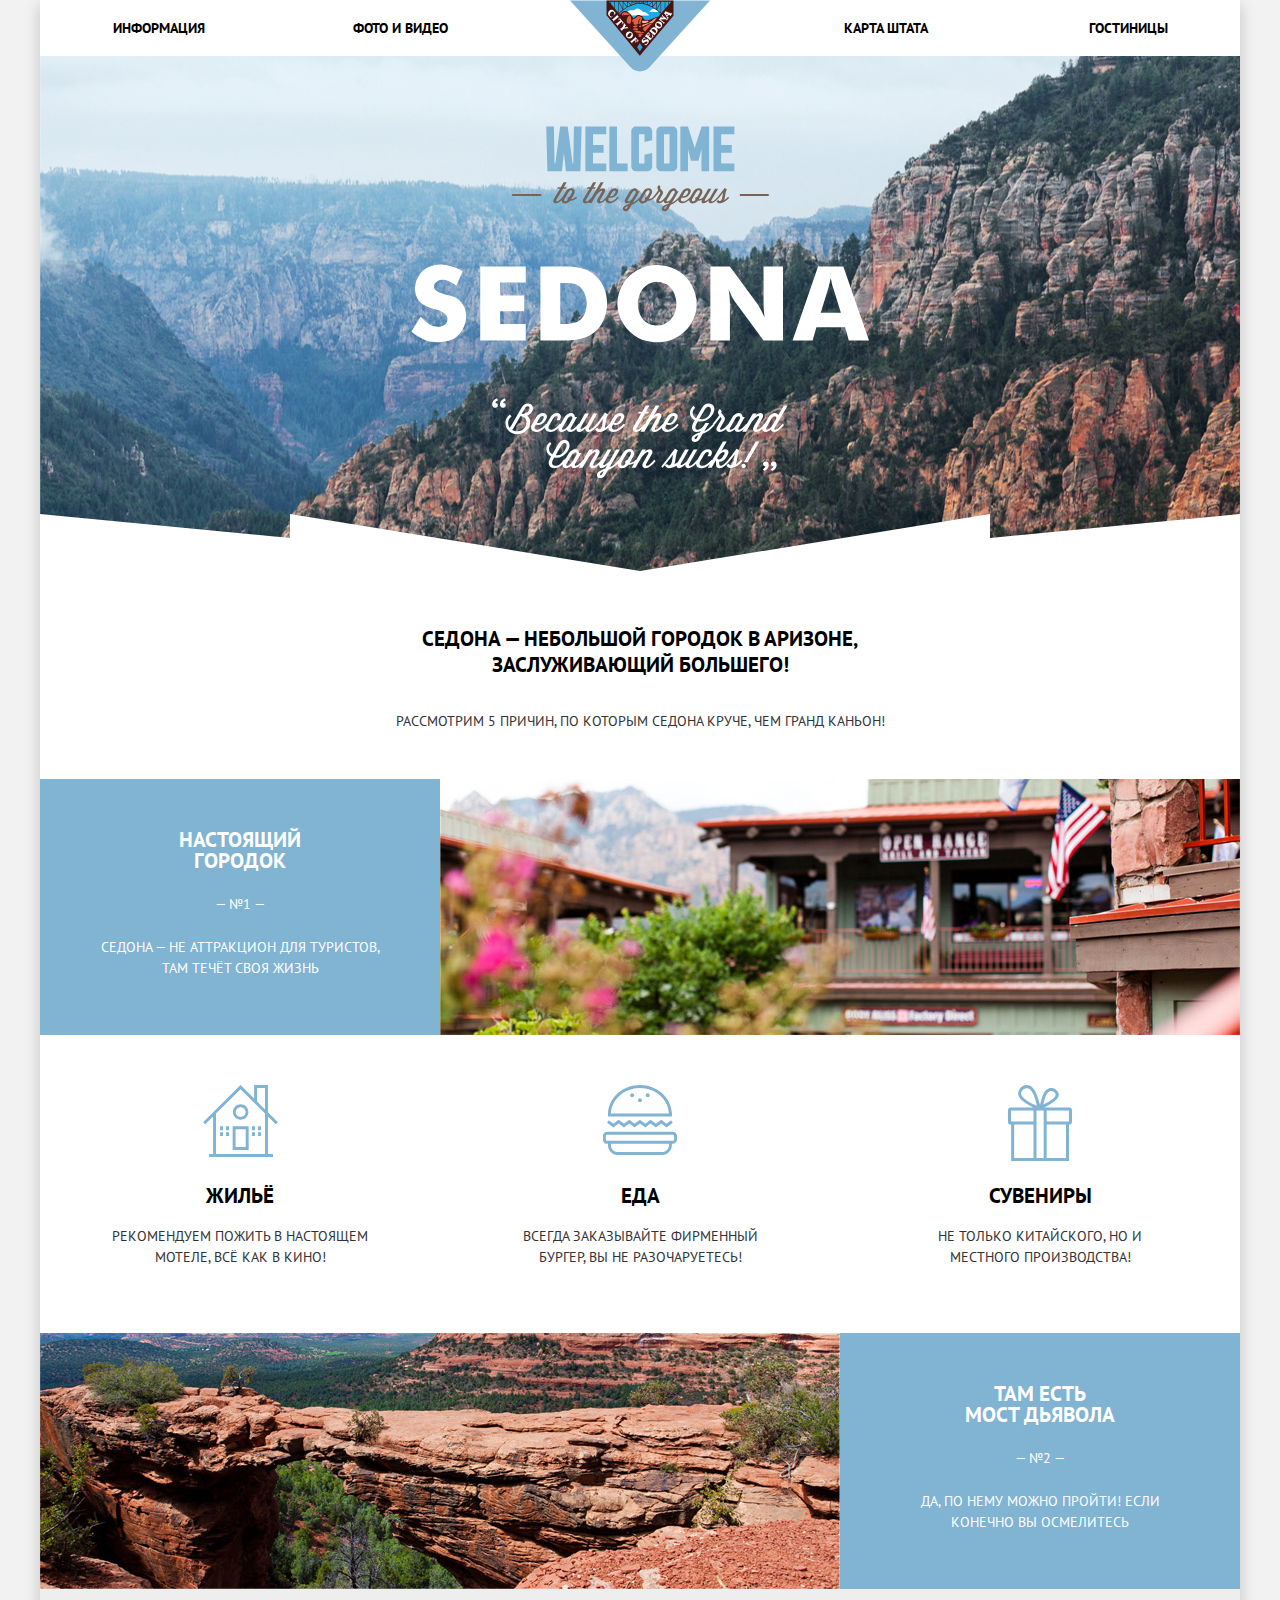
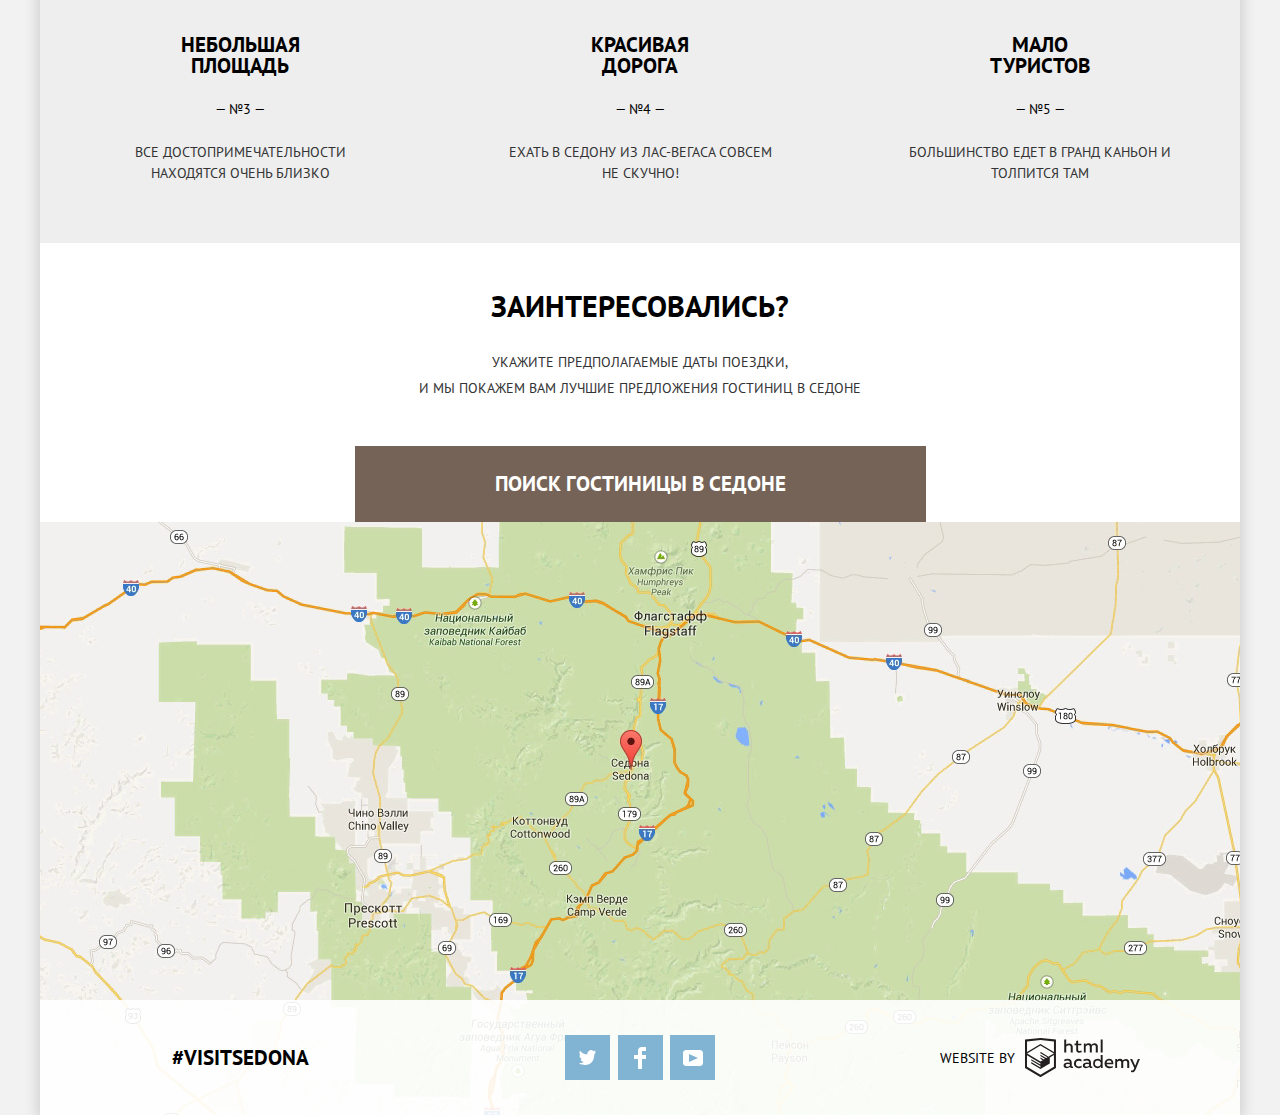
==== index.html @ 000bd225 "Добавлена анимация формы поиска" ====
<!DOCTYPE html>
<html lang="ru">
	<head>
		<meta charset="utf-8">
		<title>HTML Academy: Седона</title>
		<link href="https://fonts.googleapis.com/css?family=PT+Sans:400,700&amp;subset=cyrillic" rel="stylesheet">
		<link rel="stylesheet" href="css/normalize.css">
		<link rel="stylesheet" href="css/style.css">
	</head>
	<body>
		<div class="container">
			<header class="main-header">
				<nav class="main-navigation">
					<a class="main-header-logo">
						<img src="img/logo.svg" width="140px" height="72px" alt="Логотип города Седона">
					</a>
					<ul class="site-navigation">
						<li><a href="info.html">Информация</a></li>
						<li><a href="gallery.html">Фото и видео</a></li>
						<li><a href="map.html">Карта штата</a></li>
						<li><a href="inner.html">Гостиницы</a></li>
					</ul>
				</nav>
			</header>
			<main>
				<h1 class="visually-hidden">Туристический город Седона</h1>
				<div class="promo">
					<img src="img/promo-welcome.svg" width="459px" height="353px" alt="Добро пожаловать в Седона">
				</div>
				<div class="tagline">
					<b>Седона — небольшой городок в Аризоне, заслуживающий большего!</b>
				</div>
				<p class="summary">Рассмотрим 5 причин, по которым Седона круче, чем гранд каньон!</p>
				<section class="reasons">
					<h2 class="visually-hidden">Причины посетить в Седону</h2>
					<ol class="reasons-list">
						<li class="reasons-item">
							<div class="reason-description reason-blue">
								<h3 class="reason-title">Настоящий городок</h3>
								<span class="reason-number">&mdash; №1 &mdash;</span>
								<p class="summary">Седона — не аттракцион для туристов, там течёт своя жизнь</p>
							</div>
							<div class="reason-img reason-one-img">
								<img src="img/sedona_life.jpg" width="800px" height="256px" alt="Фото Седона">
							</div>
							<ul class="reason-points">
								<li class="reason-points-item">
									<h3>Жильё</h3>
									<p class="summary">Рекомендуем пожить в настоящем мотеле, всё как в кино!</p>
								</li>
								<li class="reason-points-item">
									<h3>Еда</h3>
									<p class="summary">Всегда заказывайте фирменный бургер, вы не разочаруетесь!</p>
								</li>
								<li class="reason-points-item">
									<h3>Сувениры</h3>
									<p class="summary">Не только китайского, но и местного производства!</p>
								</li>
							</ul>
						</li>
						<li class="reasons-item">
							<div class="reason-description reason-blue">
								<h3 class="reason-title">Там есть<br>Мост дьявола</h3>
								<span class="reason-number">&mdash; №2 &mdash;</span>
								<p class="summary">Да, по нему можно пройти! Если конечно вы осмелитесь</p>
							</div>
							<div class="reason-img reason-two-img">
								<img src="img/devil_bridge.jpg" width="800px" height="256px" alt="Мост Дьявола">
							</div>
						</li>
						<li class="reasons-item reason-grey">
							<h3 class="reason-title">Небольшая площадь</h3>
							<span class="reason-number">&mdash; №3 &mdash;</span>
							<p class="summary">Все достопримечательности находятся очень близко</p>
						</li>
						<li class="reasons-item reason-grey">
							<h3 class="reason-title">Красивая дорога</h3>
							<span class="reason-number">&mdash; №4 &mdash;</span>
							<p class="summary">Ехать в Седону из Лас-Вегаса совсем не скучно!</p>
						</li>
						<li class="reasons-item reason-grey">
							<h3 class="reason-title">Мало туристов</h3>
							<span class="reason-number">&mdash; №5 &mdash;</span>
							<p class="summary">Большинство едет в гранд каньон и толпится там</p>
						</li>
					</ol>
				</section>
				<section class="search-hotel">
					<h2>Заинтересовались?</h2>
					<p class="summary">Укажите предполагаемые даты поездки,<br>и мы покажем вам лучшие предложения гостиниц в Cедоне</p>
					<div>
						<a class="modal-open-button" href="search.html">Поиск гостиницы в Седоне</a>
					</div>
				</section>
				<section class="modal-search">
					<h2 class="visually-hidden">Параметры поиска гостиницы в Седоне</h2>
					<form class="search-hotel-form" action="https://echo.htmlacademy.ru" method="post">
						<p class="search-hotel-item arrival-item">
							<label for="arrival-date">Дата заезда:</label>
							<input id="arrival-date" type="text" name="arrival-date" value="" placeholder="24 апреля 2017">
							<button class="calendar" type="button">
								Календарь
								<svg xmlns="http://www.w3.org/2000/svg" width="21" height="22" viewBox="0 0 21 22">
									<path d="M19.251 2.025h-2.845V.648c0-.381-.294-.689-.656-.689-.363 0-.656.308-.656.689v1.377h-3.938V.648c0-.381-.294-.689-.655-.689-.363 0-.657.308-.657.689v1.377H5.906V.648c0-.381-.294-.689-.656-.689-.363 0-.657.308-.657.689v1.377H1.75C.784 2.025 0 2.847 0 3.862v16.302C0 21.179.784 22 1.75 22h17.501c.966 0 1.749-.821 1.749-1.836V3.862c0-1.015-.783-1.837-1.749-1.837zm.437 18.139a.448.448 0 0 1-.437.459H1.75a.45.45 0 0 1-.438-.459V3.862a.45.45 0 0 1 .438-.459h2.844v1.378c0 .381.294.689.657.689.362 0 .656-.308.656-.689V3.403h3.938v1.378c0 .381.294.689.657.689.361 0 .655-.308.655-.689V3.403h3.938v1.378c0 .381.293.689.656.689.362 0 .656-.308.656-.689V3.403h2.845c.241 0 .437.206.437.459v16.302z"/>
									<path d="M4.594 8.225h2.625v2.066H4.594zM4.594 11.668h2.625v2.067H4.594zM4.594 15.112h2.625v2.066H4.594zM9.188 15.112h2.625v2.066H9.188zM9.188 11.668h2.625v2.067H9.188zM9.188 8.225h2.625v2.066H9.188zM13.781 15.112h2.625v2.066h-2.625zM13.781 11.668h2.625v2.067h-2.625zM13.781 8.225h2.625v2.066h-2.625z"/>
								</svg>
							</button>
						</p>
						<p class="search-hotel-item departure-item">
							<label for="departure-date">Дата выезда:</label>
							<input id="departure-date" type="text" name="departure-date" value="" placeholder="4 июля 2017">
							<button class="calendar" type="button">
								Календарь
								<svg xmlns="http://www.w3.org/2000/svg" width="21" height="22" viewBox="0 0 21 22">
									<path d="M19.251 2.025h-2.845V.648c0-.381-.294-.689-.656-.689-.363 0-.656.308-.656.689v1.377h-3.938V.648c0-.381-.294-.689-.655-.689-.363 0-.657.308-.657.689v1.377H5.906V.648c0-.381-.294-.689-.656-.689-.363 0-.657.308-.657.689v1.377H1.75C.784 2.025 0 2.847 0 3.862v16.302C0 21.179.784 22 1.75 22h17.501c.966 0 1.749-.821 1.749-1.836V3.862c0-1.015-.783-1.837-1.749-1.837zm.437 18.139a.448.448 0 0 1-.437.459H1.75a.45.45 0 0 1-.438-.459V3.862a.45.45 0 0 1 .438-.459h2.844v1.378c0 .381.294.689.657.689.362 0 .656-.308.656-.689V3.403h3.938v1.378c0 .381.294.689.657.689.361 0 .655-.308.655-.689V3.403h3.938v1.378c0 .381.293.689.656.689.362 0 .656-.308.656-.689V3.403h2.845c.241 0 .437.206.437.459v16.302z"/>
									<path d="M4.594 8.225h2.625v2.066H4.594zM4.594 11.668h2.625v2.067H4.594zM4.594 15.112h2.625v2.066H4.594zM9.188 15.112h2.625v2.066H9.188zM9.188 11.668h2.625v2.067H9.188zM9.188 8.225h2.625v2.066H9.188zM13.781 15.112h2.625v2.066h-2.625zM13.781 11.668h2.625v2.067h-2.625zM13.781 8.225h2.625v2.066h-2.625z"/>
								</svg>
							</button>
						</p>
						<div class="item-wrapper">
						<div class="search-hotel-item adult-item">
							<label for="adult-number">Взрослые:</label>
							<div class="search-hotel-item-btn">
								<input id="adult-number" type="text" name="adult-number" value="" placeholder="2">
								<button class="minus-btn" type="button">Минус</button>
								<button class="plus-btn" type="button">Плюс</button>
							</div>
						</div>
						<div class="search-hotel-item children-item">
							<label class="children-number" for="children-number">Дети:</label>
							<div class="search-hotel-item-btn">
								<input id="children-number" type="text" name="children-number" value="" placeholder="0">
								<button class="minus-btn" type="button">Минус</button>
								<button class="plus-btn" type="button">Плюс</button>
							</div>
						</div>
						</div>
						<button class="modal-search-button" type="submit">
							Найти
						</button>
					</form>
				</section>
				<div class="map">
					<img src="img/map.jpg" width="1200px" height="593px" alt="Карта Седона">
				</div>
			</main>
			<footer>
					<div class="footer-hashtag">
						<b>#visitsedona</b>
					</div>
					<div class="footer-social">
						<ul>
							<li>
								<a class="social-button" href="#">
									<span class="visually-hidden">Twitter</span>
									<svg xmlns="http://www.w3.org/2000/svg" xmlns:xlink="http://www.w3.org/1999/xlink" width="17" height="15" viewBox="0 0 17 15">
										<path fill="#FFF" d="M10.95.144c1.685-.496 2.984.27 3.577 1.179.673-.231 1.331-.481 2.011-.708a2.345 2.345 0 0 1-.857 1.768c.685.17 1.304-.491 1.304-.491-.169 1-1.006 1.788-1.563 2.024-.231 6.75-3.175 11.217-10.077 11.082h-.446c-.41 0-4.164-.46-4.898-1.887 2.271.196 3.893-.422 4.693-1.177-.96-.3-2.679-.477-2.979-2.95.349.106.564.228 1.19.119C1.705 8.247.374 7.53.448 5.33c.285.328 1.067.536 1.34.472C1.085 5.561-.182 2.442.894.85c1.818 1.854 3.735 3.606 7.152 3.773C8.254 2.33 9.183.793 10.95.144z"/>
									</svg>
								</a>
							</li>
							<li>
								<a class="social-button" href="#">
									<span class="visually-hidden">Facebook</span>
									<svg xmlns="http://www.w3.org/2000/svg" width="12" height="22" viewBox="0 0 12 22">
										<path fill="#FFF" d="M12 4V0H8a4 4 0 0 0-4 4v4H0v4h4v10h4V12h4V8H8V4h4z"/>
									</svg>
								</a>
							</li>
							<li>
								<a class="social-button" href="#">
									<span class="visually-hidden">Youtube</span>
									<svg xmlns="http://www.w3.org/2000/svg" xmlns:xlink="http://www.w3.org/1999/xlink" width="20" height="16" viewBox="0 0 20 16">
										<path fill="#FFF" d="M17 0H3C1.35 0 0 1.35 0 3v10c0 1.65 1.35 3 3 3h14c1.65 0 3-1.35 3-3V3c0-1.65-1.35-3-3-3zM6.027 11.998V4.002L15.014 8l-8.987 3.998z"/>
									</svg>
								</a>
							</li>
						</ul>
					</div>
					<div class="footer-copyright">
						<b>Website by</b>
						<a class="button" href="https://htmlacademy.ru/intensive/htmlcss">
							<span class="visually-hidden">HTML Academy</span>
							<svg id="Layer_1" data-name="Layer 1" xmlns="http://www.w3.org/2000/svg" viewBox="0 0 108.08 36.85">
								<title>logo-htmlacademy-small1</title>
								<path d="M44.61,26.88a2,2,0,0,0,.55-0.1v1.33a3.25,3.25,0,0,1-1.18.21,1.67,1.67,0,0,1-1.67-1,4.84,4.84,0,0,1-3.14,1.08c-1.51,0-2.91-.83-2.91-2.55,0-2.13,2-2.79,3.71-2.79a11.08,11.08,0,0,1,2.17.25v-0.3c0-1-.76-1.77-2.19-1.77a7.42,7.42,0,0,0-3,.64v-1.7a10.21,10.21,0,0,1,3.19-.55c2.36,0,3.81,1.12,3.81,3.65v3a0.54,0.54,0,0,0,.49.59h0.17Zm-6.44-1.13A1.35,1.35,0,0,0,39.63,27h0.11a3.39,3.39,0,0,0,2.41-1V24.58a9.72,9.72,0,0,0-1.81-.21c-1,0-2.16.33-2.16,1.38h0Zm12.36-6.11a5,5,0,0,1,2.57.64V22a4.08,4.08,0,0,0-2.3-.7,2.75,2.75,0,1,0,0,5.49,5,5,0,0,0,2.43-.64v1.71a6.27,6.27,0,0,1-2.76.57A4.21,4.21,0,0,1,46,24.51q0-.21,0-0.41a4.32,4.32,0,0,1,4.18-4.46h0.38Zm12.17,7.24a2,2,0,0,0,.55-0.1v1.33a3.25,3.25,0,0,1-1.18.21,1.67,1.67,0,0,1-1.67-1,4.84,4.84,0,0,1-3.14,1.08c-1.51,0-2.91-.83-2.91-2.55,0-2.13,2-2.79,3.71-2.79a11.08,11.08,0,0,1,2.17.25v-0.3c0-1-.76-1.77-2.19-1.77a7.42,7.42,0,0,0-3,.64v-1.7a10.21,10.21,0,0,1,3.19-.55c2.36,0,3.81,1.12,3.81,3.65v3a0.54,0.54,0,0,0,.49.59h0.17Zm-6.44-1.13A1.35,1.35,0,0,0,57.73,27h0.11a3.39,3.39,0,0,0,2.41-1V24.58a9.72,9.72,0,0,0-1.81-.21c-1.06,0-2.16.33-2.16,1.38h0ZM73,16V28.2H71.35V26.88a3.88,3.88,0,0,1-3.19,1.54,4.4,4.4,0,0,1,0-8.78,3.81,3.81,0,0,1,3,1.3V16H73Zm-4.53,5.22a2.76,2.76,0,1,0,0,5.52A2.86,2.86,0,0,0,71.15,25V23A2.91,2.91,0,0,0,68.49,21.27ZM79,19.64c3.31,0,4.46,2.68,3.92,5.09H76.7c0.21,1.5,1.67,2.11,3.19,2.11a6.11,6.11,0,0,0,2.64-.59v1.6a7.14,7.14,0,0,1-3,.57C77,28.42,74.78,27,74.78,24a4.18,4.18,0,0,1,4-4.39H79Zm0.09,1.54a2.28,2.28,0,0,0-2.44,2.1v0.06H81.3A2,2,0,0,0,79.13,21.18Zm5.73,7V19.87h1.65v1a3.81,3.81,0,0,1,2.78-1.27A2.86,2.86,0,0,1,91.89,21a4.12,4.12,0,0,1,2.91-1.33A3.06,3.06,0,0,1,98,23V28.2h-1.9V23.05a1.59,1.59,0,0,0-1.42-1.75H94.42a2.8,2.8,0,0,0-2.07,1.12V28.2h-1.9V23.05A1.59,1.59,0,0,0,89,21.31H88.8a3,3,0,0,0-2.21,1.29v5.63H84.86Zm21.31-8.33h1.9l-3.91,9.46c-0.9,2.17-2.09,2.86-3.35,2.86a4.76,4.76,0,0,1-1.1-.14V30.46a2.86,2.86,0,0,0,.85.12c0.9,0,1.58-.64,2.07-1.9l0.17-.42-4-8.4h2l2.86,6.29ZM38.73,1.46V6.22a3.81,3.81,0,0,1,2.7-1.14,3.25,3.25,0,0,1,3.44,3.4v5.15H43V8.72a1.81,1.81,0,0,0-1.61-2h-0.3a2.93,2.93,0,0,0-2.32,1.39v5.52h-1.9V1.46h1.9ZM49.94,2.31v3h3V6.91h-3v3.81c0,1.1.5,1.46,1.58,1.46a4.49,4.49,0,0,0,1.69-.33v1.6A6.8,6.8,0,0,1,51,13.8a2.55,2.55,0,0,1-2.86-2.74V6.89H46.58V5.26h1.5V2.74Zm5.4,11.31V5.28H57v1A3.81,3.81,0,0,1,59.77,5a2.86,2.86,0,0,1,2.6,1.33A4.12,4.12,0,0,1,65.28,5,3.06,3.06,0,0,1,68.44,8.4v5.21h-1.9V8.46a1.59,1.59,0,0,0-1.42-1.75H64.89a2.8,2.8,0,0,0-2.07,1.12v5.78h-1.9V8.46A1.59,1.59,0,0,0,59.5,6.71H59.27A3,3,0,0,0,57.06,8v5.63H55.34ZM71.17,1.45H73V13.6H71.17V1.45ZM14.71,0H14.55L0,1.54V28.21l14.55,8.66,14.55-8.66V1.54Zm12.5,27.1L14.55,34.64,1.9,27.12V16.18l12.59,7.5V25L5.86,19.9v1.31l8.68,5.21v1.39L5.87,22.65V24l8.68,5.21,8.75-5.24V18.31L27.2,16V27.12Zm0-12.53-3.48,2-1.6,1L14.51,13v1.31L21,18.23H21l-0.14.09-1,.54-5.37-3.2V17l4.24,2.52-1,.67-3.2-1.9v1.31l2.1,1.24L14.5,22.1,2,14.65,14.51,7.11Zm0-1.32L14.49,5.76,1.91,13.25v-10L14.56,1.92,27.21,3.25v10h0Z" transform="translate(0 -0.02)" fill="#231f20"/>
							</svg>
						</a>
					</div>
			</footer>
		</div>
		<script>
			var link = document.querySelector(".modal-open-button");
			var popup = document.querySelector(".modal-search");
			var form = popup.querySelector("form");
			var arrivalDate = popup.querySelector("[name=arrival-date]");
			var departureDate = popup.querySelector("[name=departure-date]");
			var adultNumber = popup.querySelector("[name=adult-number]");
			var childrenNumber = popup.querySelector("[name=children-number]");

			var isStorageSupport = true;
			var adultNumberStorage = "";
			var childrenNumberStorage = "";

			try {
				adultNumberStorage = localStorage.setItem("adult-number");
				childrenNumberStorage = localStorage.setItem("children-number");
			} catch (err) {
				isStorageSupport = false;
			}

			link.addEventListener("click", function (evt) {
				evt.preventDefault();
				popup.classList.toggle("modal-show");
				arrivalDate.focus();

				if (adultNumberStorage) {
					adultNumber.value = adultNumberStorage;
				} else if (childrenNumberStorage) {
					childrenNumber.value = childrenNumberStorage;
				} else {
					arrivalDate.focus();
				}

			});

			form.addEventListener("submit", function (evt) {
				if (!arrivalDate.value || !departureDate.value || !adultNumber.value || !childrenNumber.value) {
				evt.preventDefault();
				console.log("Нужно заполнить все поля");
				} else {
					if (isStorageSupport) {
					localStorage.setItem("adult-number", adultNumber.value);
					localStorage.setItem("children-number", childrenNumber.value);
					}
				}
			});
		</script>
	</body>
</html>
---- css/style.css ----
body {
	margin: 0;
	padding: 0;
	position: relative;
	font-family: "PT Sans", Arial, sans-serif;
	font-size: 14px;
	line-height: 26px;
	font-weight: 700;
	color: #000000;
	text-transform: uppercase;
	background-color: #f2f2f2;
}

a {
	text-decoration: none;
}

.visually-hidden,
input[type="checkbox"].visually-hidden {
	position: absolute;
  width: 1px;
  height: 1px;
  margin: -1px;
  border: 0;
  padding: 0;
  white-space: nowrap;
  clip-path: inset(100%);
  clip: rect(0 0 0 0);
  overflow: hidden;
}

.container {
	width: 1200px;
	margin: 0 auto;
	background-color: #ffffff;
	box-shadow: 0 5px 15px rgba(0,1,1,.2);
}

main {
	position: relative;
	text-align: center;
}

.main-header {
	background-color: #ffffff;
	min-height: 55px;
}

.main-navigation {
	display: flex;
	flex-direction: column;
	align-items: center;
	position: relative;
	color: #000000;
}

.main-header-logo {
	display: block;
	align-self: center;
	position: absolute;
	z-index: 1;
	width: 140px;
	height: 72px;
}

.site-navigation {
	display: flex;
	align-items: center;
	justify-content: center;
	width: 1055px;
	margin: 0;
	padding: 15px 0;
	list-style: none;
}

.site-navigation li {
	width: 240px;
}

.site-navigation li:nth-child(2) {
	margin-right: auto;
}

.site-navigation li:nth-child(3),
.site-navigation li:nth-child(4) {
	text-align: right;
}

.site-navigation a {
	color: #000000;
}

.site-navigation a:hover {
	color: #81b3d2;
}

.site-navigation a:focus,
.site-navigation a:active {
	color: #bdbbbc;
}

.site-navigation-current a {
	color: #766357;
}

.promo {
	display: flex;
	justify-content: center;
	position: relative;
	min-height: 515px;
	box-sizing: border-box;
	padding-top: 70px;
	margin-bottom: 55px;
	background-color: #9faab6;
	background-image: url("../img/background-photo.jpg");
	background-position: center 25%;
	background-repeat: no-repeat;
}

.promo img {
	display: block;
	width: 459px;
	height: 353px;
}

.promo::before {
	content: "";
	position: absolute;
	bottom: -2px;
	width: 100%;
	height: 59px;
	background-image: url("../img/promo-mask.svg");
	background-position: center bottom;
	background-repeat: no-repeat;
}

.tagline {
	width: 440px;
	margin: 0 auto;
	margin-bottom: 30px;
	text-align: center;
	font-size: 21px;
	line-height: 26px;
	color: #000000;
}

.summary {
	font-weight: normal;
	color: #333333;
}

.reasons {
	margin: 45px 0;
}

.reasons-list {
	display: flex;
	flex-wrap: wrap;
	list-style: none;
	margin: 0;
	padding: 0;
}

.reasons-list h3 {
	width: 155px;
	margin: 0 auto;
	margin-bottom: 20px;
	font-size: 21px;
	line-height: 21px;
}

.reasons-item {
	flex-grow: 1;
}

.reasons-item:nth-child(1) {
	display: flex;
	flex-wrap: wrap;
}

.reasons-item p,
.reasons-item span {
	font-size: 14px;
	line-height: 21px;
}

.reasons-item p {
	margin: 0;
	margin-top: 20px;
}

.reason-description {
	padding: 50px;
	box-sizing: border-box;
}

.reason-number {
	font-weight: normal;
}

.reason-img {
	width: 800px;
}

.reason-img img {
	display: block;
	width: 800px;
}

.reasons-item:nth-child(2) {
	display: flex;
}

.reasons-item:nth-child(2) .reason-description {
	order: 1;
}

.reason-points {
	display: flex;
	list-style: none;
	justify-content: center;
	padding: 0;
	color: #000000;
	background-color: #ffffff;
}

.reason-points-item {
	width: 400px;
	min-height: 95px;
	box-sizing: border-box;
	position: relative;
	padding: 150px 65px 65px;
}

.reason-points-item:nth-child(1)::before {
	content: "";
	width: 75px;
	height: 72px;
	position: absolute;
	top: 50px;
	left: 0;
	right: 0;
	margin: 0 auto;
	background-image: url("../img/icon-1.svg");
	background-repeat: no-repeat;
}

.reason-points-item:nth-child(2)::before {
	content: "";
	width: 74px;
	height: 70px;
	position: absolute;
	top: 50px;
	left: 0;
	right: 0;
	margin: 0 auto;
	background-image: url("../img/icon-3.svg");
	background-repeat: no-repeat;
}

.reason-points-item:last-child::before {
	content: "";
	width: 64px;
	height: 76px;
	position: absolute;
	top: 50px;
	left: 0;
	right: 0;
	margin: 0 auto;
	background-image: url("../img/icon-2.svg");
	background-repeat: no-repeat;
}

.reason-points-item h3,
.reason-points-item p {
	margin: 0 auto;
}

.reason-points-item h3 {
	margin-bottom: 20px;
}

.reason-blue {
	width: 400px;
	color: #ffffff;
	background-color: #81b3d2;
}

.reason-blue p {
	color: #ffffff;
}

.reason-grey {
	width: 400px;
	min-height: 254px;
	box-sizing: border-box;
	padding: 45px 65px;
	color: #000000;
	background-color: #eeeeee;
}

.search-hotel h2 {
	margin: 0;
	margin-bottom: 25px;
	font-size: 30px;
	line-height: 36px;
	color: #000000;
}

.search-hotel p {
	margin: 0;
	margin-bottom: 45px;
}

.modal-open-button {
	display: inline-block;
	position: relative;
	z-index: 1;
	padding: 25px 140px;
	text-align: center;
	font-size: 21px;
	line-height: 26px;
	font-weight: 700;
	color: #ffffff;
	text-transform: uppercase;
	background-color: #766357;
	border: none;
}

.modal-open-button:hover {
	background-color: #604e43;
}

.modal-open-button:focus,
.modal-open-button:active {
	background-color: #503e33;
	color: rgba(255, 255, 255, 0.3);
}

@keyframes slide {
	0% {transform: translateY(-88px);}
	20% {transform: translateY(-78px);}
	30% {transform: translateY(-68px);}
	40% {transform: translateY(-58px);}
	50% {transform: translateY(-48px);}
	60% {transform: translateY(-38px);}
	70% {transform: translateY(-28px);}
	80% {transform: translateY(-18px);}
	90% {transform: translateY(-8px);}
	100% {transform: translateY(0px);}
}

.modal-search {
	position: relative;
	display: none;
}

.modal-show {
	display: block;
	animation: slide 0.5s;
}

.search-hotel-form {
	position: absolute;
	left: 0;
	right: 0;
	background-color: #ffffff;
	width: 570px;
	box-sizing: border-box;
	margin: 0 auto;
	padding: 55px;
}

.search-hotel-form p {
	margin: 0;
}

.search-hotel-form .search-hotel-item {
	display: flex;
	align-items: center;
	margin-bottom: 25px;
	position: relative;
	text-align: left;
}

.search-hotel-form input {
	box-sizing: border-box;
	height: 40px;
	font-size: 14px;
	font-weight: 700;
	line-height: 26px;
	color: #000000;
	background-color: #f2f2f2;
	border: 2px solid #f2f2f2;
}

::-webkit-input-placeholder {color:#000000;}
::-moz-placeholder          {color:#000000;}/* Firefox 19+ */
:-moz-placeholder           {color:#000000;}/* Firefox 18- */
:-ms-input-placeholder      {color:#000000;}

.search-hotel-form input:hover {
	background-color: #ebebeb;
	border: 2px solid #ebebeb;
}

.arrival-item input,
.departure-item input {
	width: 350px;
	padding-left: 9px;
	margin-left: auto;
}

.search-hotel-item-btn {
	position: relative;
	width: 113px;
}

.adult-item input,
.children-item input {
	width: 113px;
	text-align: center;
}

.search-hotel-form .item-wrapper {
	display: flex;
	justify-content: space-between;
}

.search-hotel-form input:focus {
	outline: none;
	background-color: transparent;
	border: 2px solid #ebebeb;
}

.search-hotel-form label {
	display: inline-block;
	margin-right: 15px;
	font-size: 14px;
	font-weight: 700;
	line-height: 26px;
	color: #000000;
}

.adult-item input {
	margin-right: 50px;
}

.adult-item label {
	margin-right: 35px;
}

.children-item label {
	margin-right: 25px;
}

.calendar {
	position: absolute;
	right: 0;
	width: 40px;
	height: 40px;
	padding: 0;
	font-size: 0px;
	background-color: transparent;
	border: none;
	outline: none;
}

.calendar path {
	opacity: 0.5;
}

.calendar:hover path {
	opacity: 1;
}

.calendar:focus path,
.calendar:active path {
	fill: #81b3d2;
}

.minus-btn,
.plus-btn {
	position: absolute;
	top: 0;
	width: 40px;
	height: 40px;
	padding: 0;
	font-size: 0px;
	background-color: transparent;
	border: none;
	outline: none;
	cursor: pointer;
}

.minus-btn {
	left: 0;
}

.plus-btn {
	right: 0;
}

.minus-btn::after {
	content: "";
	position: absolute;
	right: 14px;
	width: 12px;
	height: 3px;
	background-color: #898989;
}

.minus-btn:hover::after,
.plus-btn:hover::before,
.plus-btn:hover::after {
	background-color: #000000;
}

.minus-btn:focus::after,
.minus-btn:active::after,
.plus-btn:focus::before,
.plus-btn:focus::after,
.plus-btn:active::before,
.plus-btn:active::after {
	background-color: #81b3d2;
}

.plus-btn::before {
	content: "";
	position: absolute;
	right: 15px;
	width: 11px;
	height: 3px;
	background-color: #898989;
}

.plus-btn::after {
	content: "";
	position: absolute;
	top: 16px;
	left: 18px;
	width: 3px;
	height: 11px;
	background-color: #898989;
}

.modal-search-button {
	display: inline-block;
	width: 460px;
	padding: 20px 20px;
	margin-top: 25px;
	font-size: 21px;
	line-height: 26px;
	font-weight: 700;
	color: #ffffff;
	text-align: center;
	text-transform: uppercase;
	background-color: #81b3d2;
	border: none;
}

.modal-search-button:hover {
	background-color: #669ec0;
}

.modal-search-button:focus,
.modal-search-button:active {
	color: rgba(255, 255, 255, 0.3);
	background-color: #5496bd;
}

.map img {
	display: block;
	width: 100%;
	height: 593px;
}

.hotel-filters {
	padding: 25px 72px;
	font-size: 14px;
	line-height: 21px;
	font-weight: normal;
	text-align: left;
	color: #ffffff;
	background-color: #4e555c;
	background-image: url("../img/filter-background.jpg");
	background-position: center 25%;
	background-repeat: no-repeat;
}

.filter {
	display: flex;
}

.hotel-filters fieldset {
	border: none;
	padding: 0;
}

.hotel-filters legend {
	font-size: 16px;
	line-height: 21px;
	font-weight: 700;
	color: #ffffff;
}

.hotel-filters ul {
	margin: 0;
	padding: 0;
	list-style: none;
}

.filter-option {
	margin-bottom: 22px;
	padding-left: 40px;
}

.filter-option label {
	position: relative;
	display: block;
	cursor: pointer;
}

.filter-input-checkbox + label::before {
	content: "";
	position: absolute;
	width: 26px;
	height: 26px;
	top: 0;
	left: -40px;
	background-image: url("../img/checkbox-off.svg");
	background-repeat: no-repeat;
}

.filter-input-checkbox:checked + label::before {
	background-image: url("../img/checkbox-on.svg");
	background-repeat: no-repeat;
}

.infrastructure legend,
.type legend {
	margin-bottom: 24px;
}

.infrastructure {
	margin-right: 110px;
}

fieldset.type {
	margin-right: auto;
}

.filter-input:hover + label,
.filter-input:focus + label {
	color: #ffffff;
}

.filter-input:disabled + label {
	color: #4e555c;
}

.cost {
	width: 330px;
	text-align: left;
}

.cost legend {
	margin-bottom: 9px;
}

.cost-range {
	position: relative;
	height: 36px;
	margin-bottom: 20px;
	font-size: 0;
	border: 2px solid #ffffff;
	border-radius: 2px;
}

.cost-range::after {
	content: "";
	position: absolute;
	width: 2px;
	height: 22px;
	background-color: #ffffff;
	top: 50%;
	left: 50%;
	transform: translate(-50%, -50%);
}

.cost-range label {
	display: inline-block;
	font-size: 14px;
	line-height: 38px;
	vertical-align: top;
	cursor: pointer;
}

.cost-range .min-price,
.cost-range .max-price {
	width: 90px;
	padding-left: 65px;
}

.cost-range input {
	width: 50px;
	margin: 0;
	color: #ffffff;
	font-size: 14px;
	line-height: 38px;
	background: none;
	border: none;
}

.range-controls {
	position: relative;
	margin-bottom: 32px;
}

.range-controls .range-scale {
	height: 2px;
	background-color: rgba(255, 255, 255, 0.3);
}

.range-controls .bar {
	width: 80%;
	height: 2px;
	background-color: #ffffff;
}

.range-toggle {
	position: absolute;
	top: -9px;
	width: 4px;
	height: 4px;
	background-color: #ababab;
	border: 8px solid #ffffff;
	border-radius: 50%;
	box-shadow: 0 2px 1px 0 rgba(0, 1, 1, 0.2);
	cursor: pointer;
}

.range-toggle:hover {
	width: 5px;
	height: 5px;
	border: 9px solid #ffffff;
}

.range-toggle-min {
	left: 0;
}

.range-toggle-max {
	left: 80%;
}

.filter-button {
	display: block;
	margin: 0 auto;
	padding: 6px 30px;
	font-size: 14px;
	line-height: 21px;
	font-weight: normal;
	color: #ffffff;
	text-transform: uppercase;
	text-align: center;
	background-color: transparent;
	border: 2px solid #ffffff;
	border-radius: 2px;
	cursor: pointer;
}

.filter-button:hover,
.filter-button:focus,
.filter-button:active {
	color: #000000;
	background-color: #ffffff;
}

.sorting-filters {
	display: flex;
	justify-content: space-between;
	align-items: center;
	padding: 25px 72px;
	font-size: 12px;
	line-height: 18px;
}

.sorting-filters p {
	margin: 0;
	font-size: 21px;
	line-height: 26px;
	color: #000000;
}

.sorting-filters .wrapper {
	width: 118px;
	margin-right: 40px;
}

.sorting {
	display: flex;
	align-items: center;
	flex-grow: 1;
}

.sorting-title {
	margin: 0;
	font-size: 12px;
	line-height: 18px;
	color: #000000;
}

.sorting-list {
	display: flex;
	list-style: none;
	margin: 0;
	margin-right: auto;
}

.sorting-item {
	margin-right: 25px;
}

.sorting-item a {
	font-size: 12px;
	line-height: 18px;
	font-weight: 400;
	color: #766357;
	border-bottom: 1px dotted #766357;
}

.sorting-item a:hover {
	color: #81b3d2;
	border-bottom: 1px dotted #81b3d2;
}

.sorting-item a:focus,
.sorting-item a:active {
	color: #000000;
	border-bottom: none;
}

.sorting-item-active a {
	color: #81b3d2;
	border-bottom: none;
}

.sorting-arrows {
	display: flex;
	width: 35px;
	list-style: none;
	font-size: 0;
	margin: 0;
}

.sorting-arrow-up {
	margin-right: auto;
}

.sorting-arrow-up path,
.sorting-arrow-down path {
	fill: #cacaca;
}

.sorting-arrow-down-active path {
	fill: #81b3d2;
}

.sorting-arrow-up:hover path,
.sorting-arrow-down:hover path {
	fill: #000000;
}

.sorting-arrow-up:focus path,
.sorting-arrow-up:active path,
.sorting-arrow-down:focus path,
.sorting-arrow-down:active path  {
	fill: #81b3d2;
}

.catalog-list {
	margin: 0;
	padding: 0;
	list-style: none;
}

.catalog-item {
	display: flex;
	align-items: flex-start;
	width: 100%;
	box-sizing: border-box;
	padding: 25px 72px 30px;
	text-align: left;
	border-top: 1px solid #f2f2f2;
}

.catalog-item:last-child {
	border-bottom: 1px solid #f2f2f2;
}

.catalog-item h3 {
	font-size: 21px;
	line-height: 26px;
	color: #000000;
	margin: 0;
}

.catalog-item-image {
	margin-top: 5px;
	margin-right: 30px;
	width: 135px;
	height: 90px;
}

.catalog-item-info {
	max-width: 750px;
	margin-right: auto;
}

.catalog-item-info p {
	margin: 0;
	margin-bottom: 10px;
}

.catalog-item a {
	color: #000000;
}

.catalog-item a:hover {
	color: #81b3d2;
}

.catalog-item a:focus,
.catalog-item a:active {
	color: #bdbbbc;
}

.catalog-item-info .column {
	display: flex;
}

.catalog-item-info .column div:last-child {
	margin-left: 5px;
}

.catalog-item-price {
	width: 265px;
	padding-top: 10px;
}

.catalog-item-price .button,
.catalog-item-price .button-order {
	display: inline-block;
	padding: 2px 15px;
	font-size: 14px;
	line-height: 21px;
	font-weight: 700;
	color: #ffffff;
	text-align: center;
	text-transform: uppercase;
	border: none;
}

.catalog-item-price .button {
	background-color: #81b3d2;
}

.catalog-item-price .button:hover {
	color: #ffffff;
	background-color: #669ec0;
}

.catalog-item-price .button:focus,
.catalog-item-price .button:active {
	color: rgba(255, 255, 255, 0.3);
	background-color: #5496bd;
}

.catalog-item-price .button-order {
	background-color: #766357;
}

.catalog-item-price .button-order:hover {
	color: #ffffff;
	background-color: #604e43;
}

.catalog-item-price .button-order:focus,
.catalog-item-price .button-order:active {
	color: rgba(255, 255, 255, 0.3);
	background-color: #503e33;
}

.catalog-item-rate {
	width: 115px;
}

.stars {
	display: flex;
	justify-content: flex-end;
	font-size: 0;
}

.stars span {
	display: block;
	width: 18px;
	height: 17px;
	margin-right: 3px;
	background-image: url("../img/star-rate.svg");
	background-repeat: no-repeat;
}

.catalog-item .rate {
	margin-top: 40px;
	padding: 5px 15px;
	font-size: 14px;
	line-height: 21px;
	font-weight: normal;
	color: #666666;
	background-color: #f2f2f2;
}

footer {
	display: flex;
	align-items: center;
	justify-content: center;
	position: absolute;
	bottom: 0;
	z-index: 1;
	padding: 35px 0;
	color: #000000;
	background-color: rgba(255, 255, 255, 0.9);
}

.inner-footer {
	position: static;
}

.footer-hashtag {
	font-size: 21px;
	line-height: 26px;
	width: 400px;
	text-align: center;
}

.footer-social {
	width: 400px;
	text-align: center;
}

.social-button {
	display: flex;
	justify-content: center;
	align-items: center;
	width: 45px;
	height: 45px;
	background-color: #81b3d2;
}

.social-button:hover {
	background-color: #669ec0;
}

.social-button:active path,
.social-button:focus path {
	fill: rgba(255, 255, 255, 0.3);
}

.footer-social ul {
	display: flex;
	justify-content: space-between;
	width: 150px;
	list-style: none;
	margin: 0 auto;
	padding: 0;
}

.footer-copyright {
	display: flex;
	justify-content: center;
	align-items: center;
	width: 400px;
	margin: 0 auto;
	padding: 0;
	text-align: center;
}

.footer-copyright b {
	display: block;
	margin-right: 10px;
	font-size: 14px;
	line-height: 26px;
	font-weight: normal;
	color: #000000;
}

.footer-copyright a {
	display: block;
	width: 115px;
	height: 40px;
}

.footer-copyright:hover path {
	fill: #81b3d2;
}

.footer-copyright:focus path,
.footer-copyright:active path {
	fill: #bdbbbc;
}
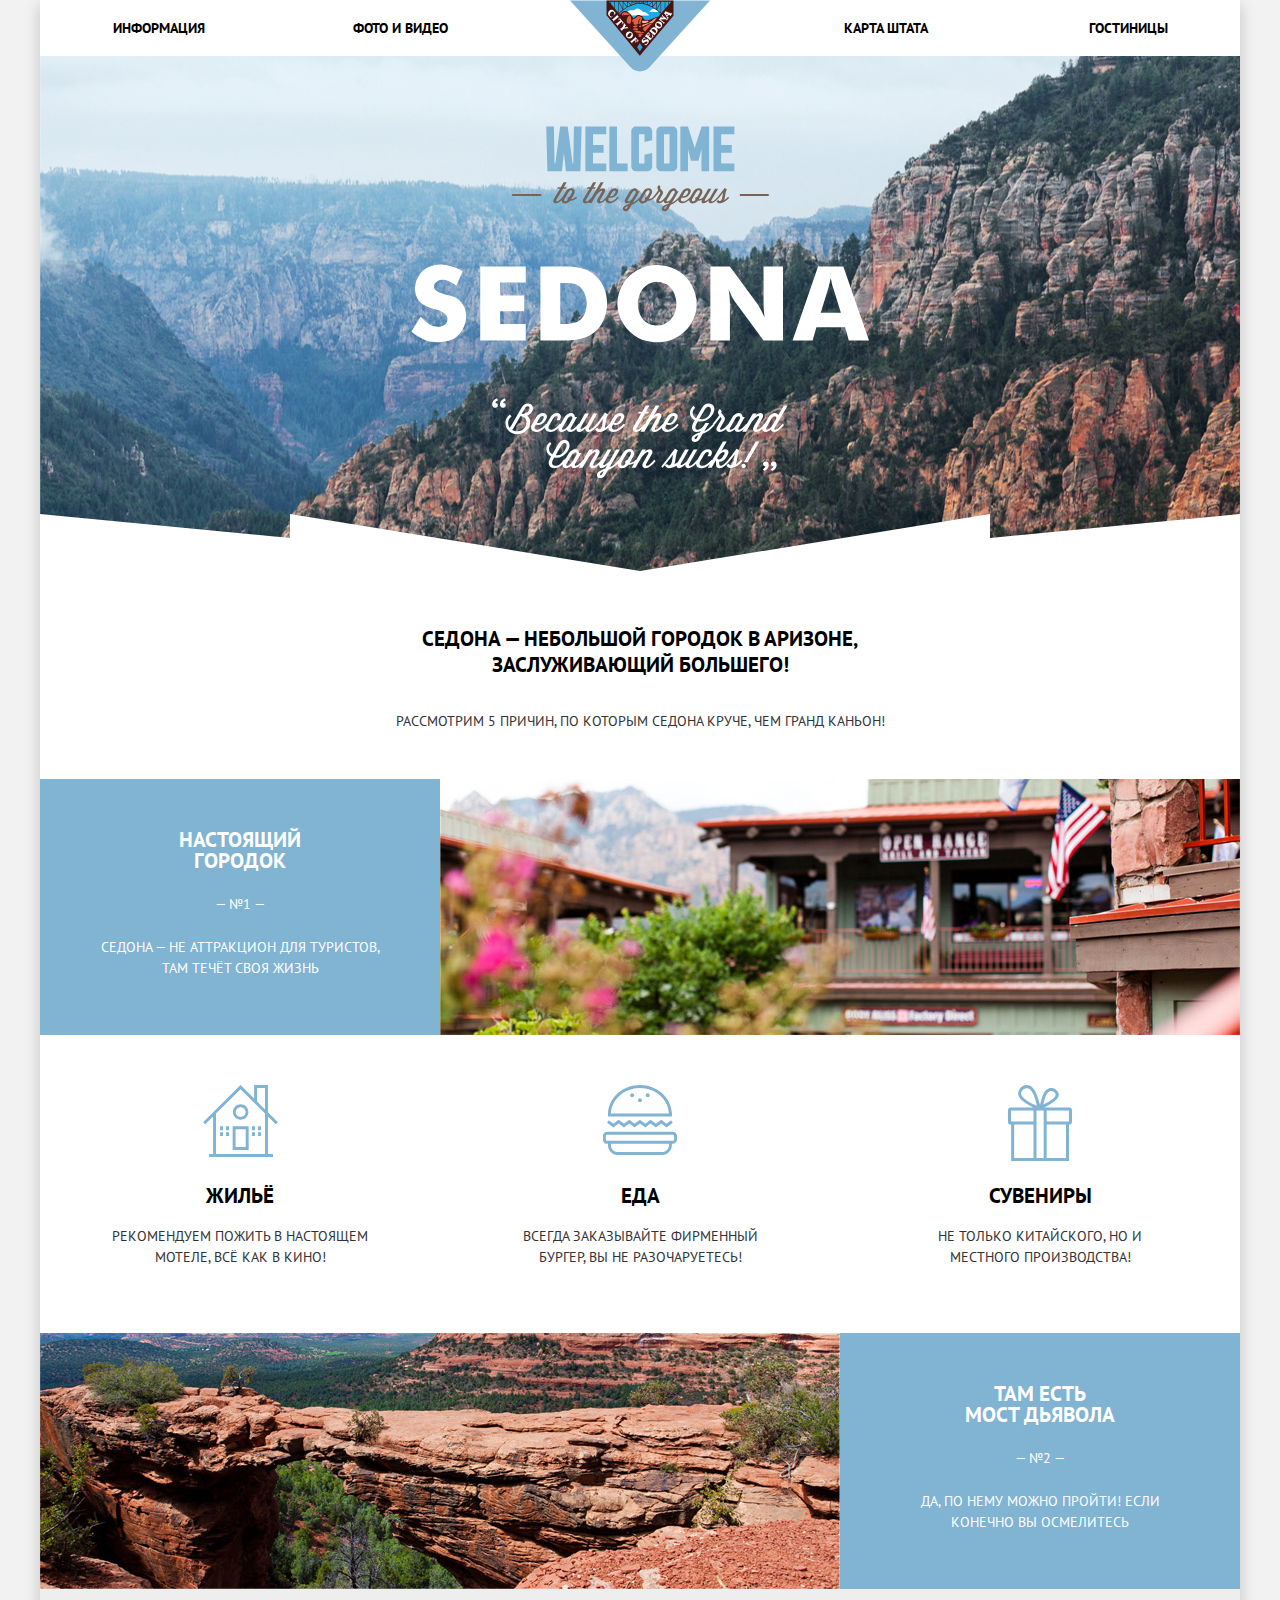
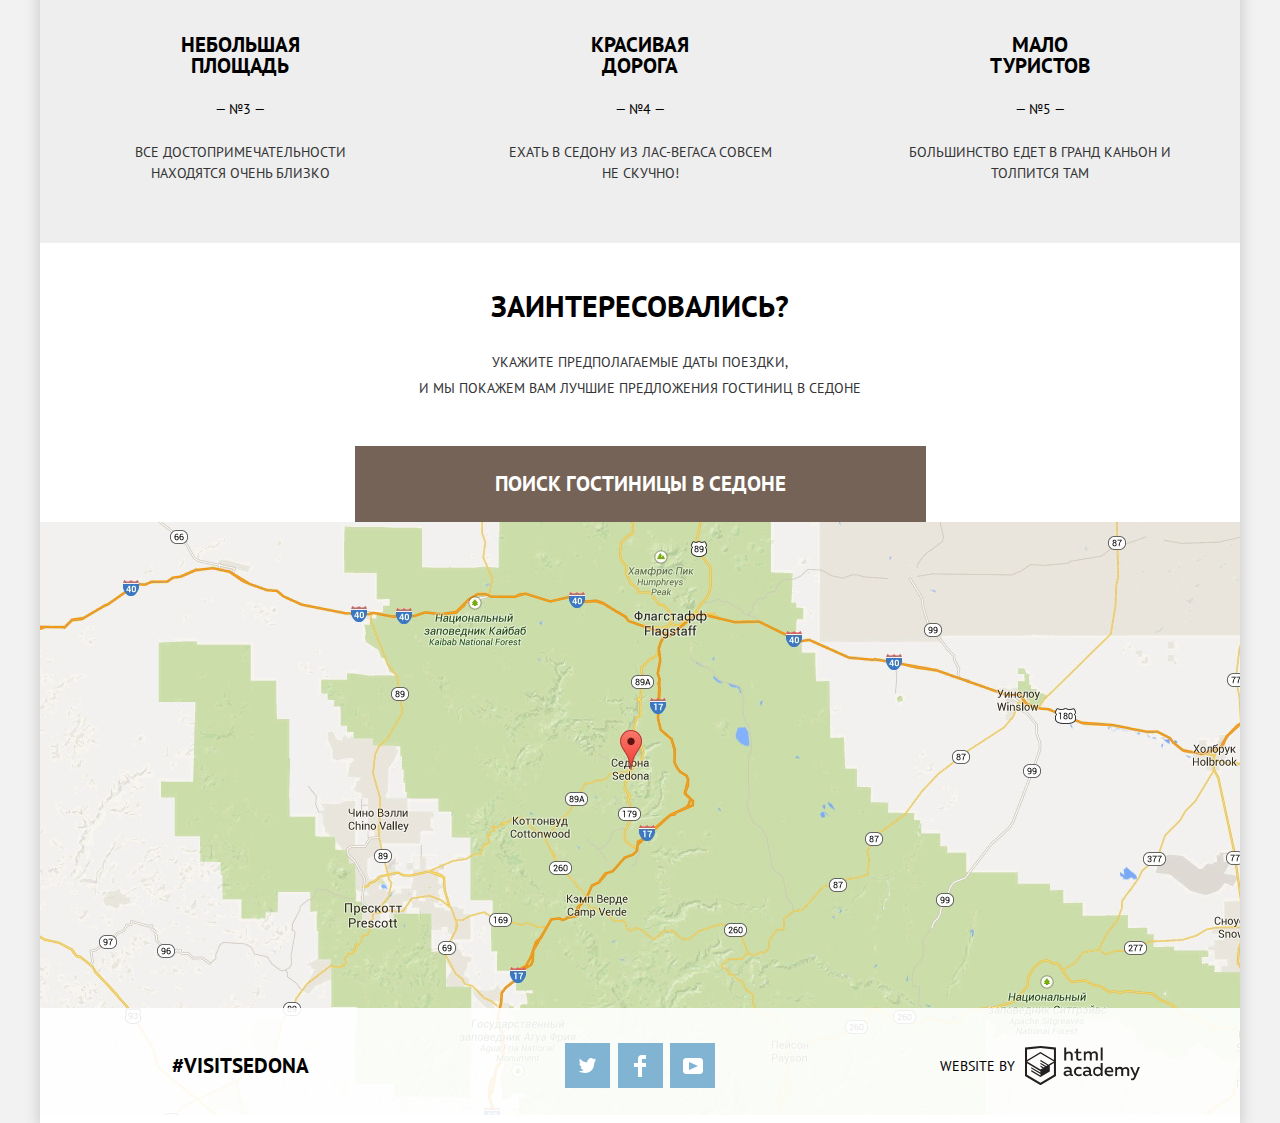
==== commit ae300c9e: "Добавлена интерактивная карта" ====
--- a/index.html
+++ b/index.html
@@ -141,6 +141,7 @@
 					</form>
 				</section>
 				<div class="map">
+					<iframe src="https://www.google.com/maps/embed?pb=!1m18!1m12!1m3!1d418821.0767118998!2d-112.03239201950795!3d34.90853691144896!2m3!1f0!2f0!3f0!3m2!1i1024!2i768!4f13.1!3m3!1m2!1s0x872da132f942b00d%3A0x5548c523fa6c8efd!2z0KHQtdC00L7QvdCwLCDQkNGA0LjQt9C-0L3QsCA4NjMzNiwg0KHQqNCQ!5e0!3m2!1sru!2sru!4v1544948900220" width="1200" height="593" frameborder="0" style="border:0" allowfullscreen></iframe>
 					<img src="img/map.jpg" width="1200px" height="593px" alt="Карта Седона">
 				</div>
 			</main>
--- a/css/style.css
+++ b/css/style.css
@@ -315,7 +315,7 @@
 .modal-open-button {
 	display: inline-block;
 	position: relative;
-	z-index: 1;
+	z-index: 3;
 	padding: 25px 140px;
 	text-align: center;
 	font-size: 21px;
@@ -352,12 +352,13 @@
 
 .modal-search {
 	position: relative;
+	z-index: 2;
 	display: none;
 }
 
 .modal-show {
 	display: block;
-	animation: slide 0.5s;
+	animation: slide 0.3s;
 }
 
 .search-hotel-form {
@@ -569,7 +570,19 @@
 	background-color: #5496bd;
 }
 
+.map {
+	position: relative;
+}
+
+.map iframe {
+	position: relative;
+	z-index: 1;
+}
+
 .map img {
+	position: absolute;
+	top: 0;
+	left: 0;
 	display: block;
 	width: 100%;
 	height: 593px;
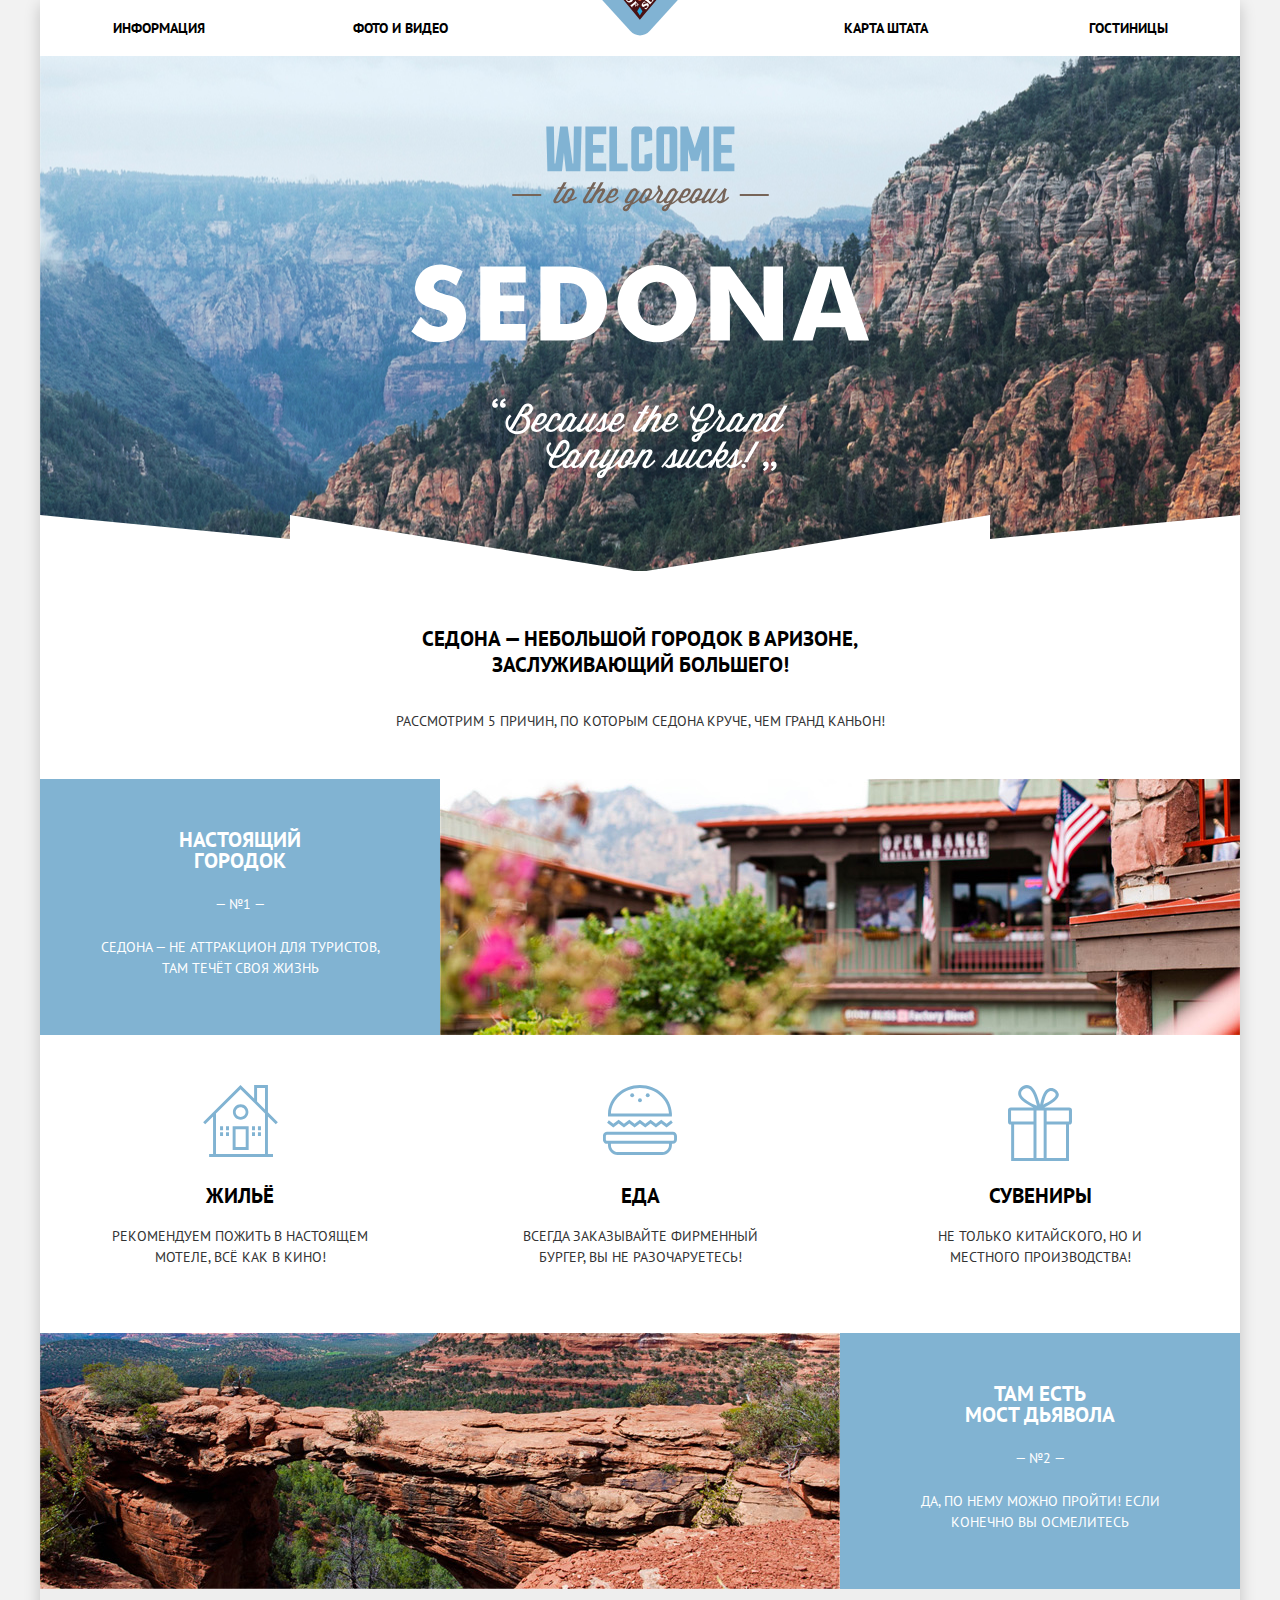
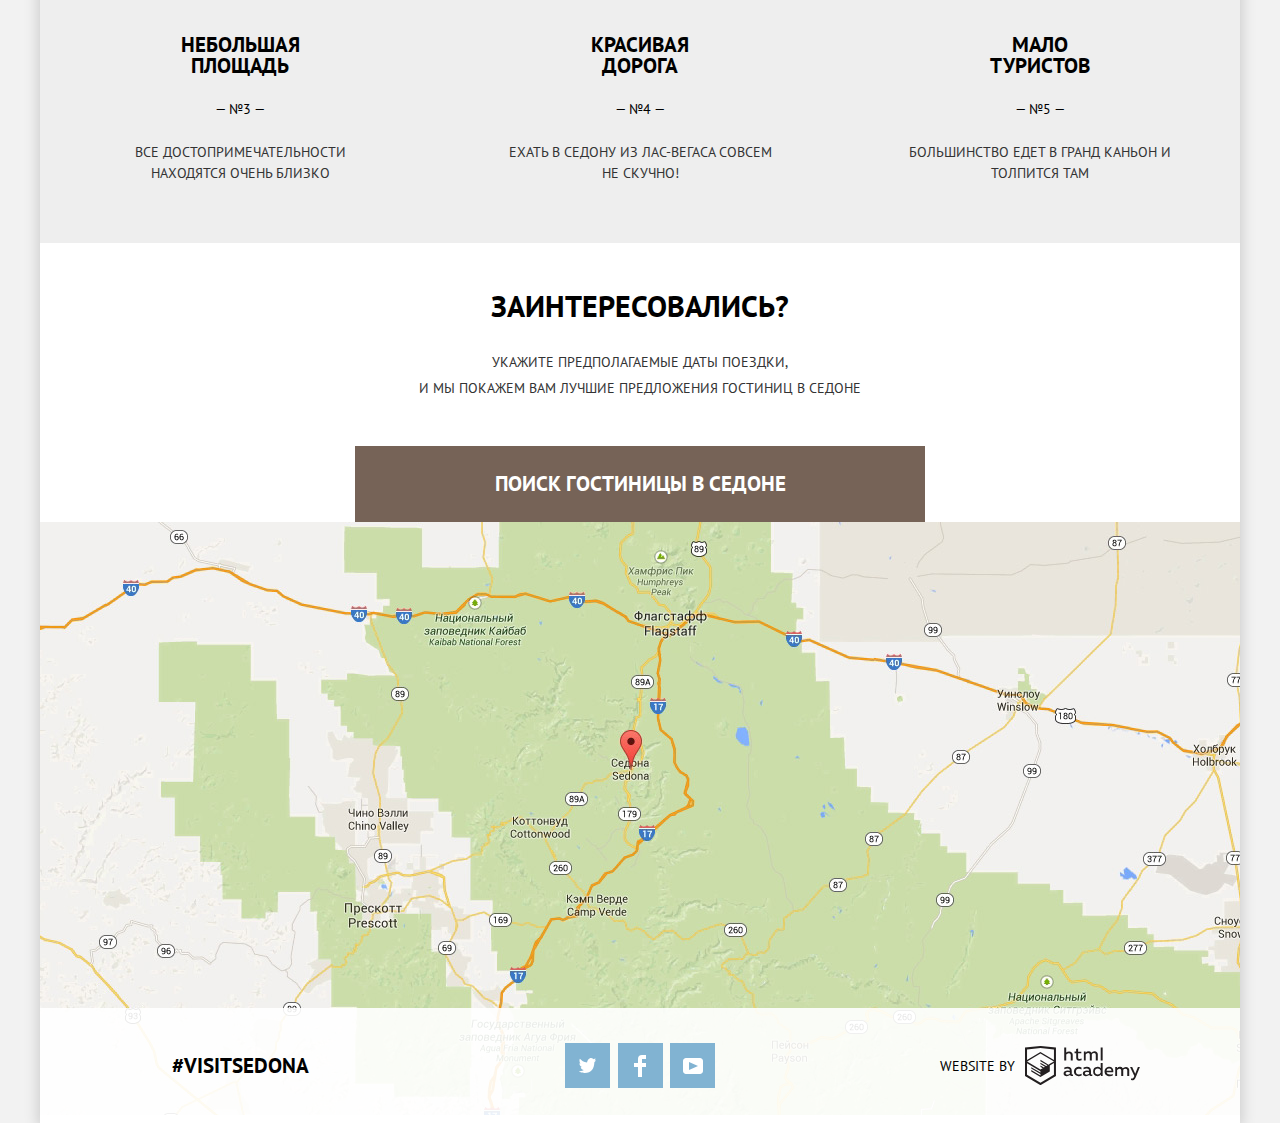
==== commit f4af9637: "Дополнения" ====
--- a/index.html
+++ b/index.html
@@ -101,8 +101,8 @@
 							<button class="calendar" type="button">
 								Календарь
 								<svg xmlns="http://www.w3.org/2000/svg" width="21" height="22" viewBox="0 0 21 22">
-									<path d="M19.251 2.025h-2.845V.648c0-.381-.294-.689-.656-.689-.363 0-.656.308-.656.689v1.377h-3.938V.648c0-.381-.294-.689-.655-.689-.363 0-.657.308-.657.689v1.377H5.906V.648c0-.381-.294-.689-.656-.689-.363 0-.657.308-.657.689v1.377H1.75C.784 2.025 0 2.847 0 3.862v16.302C0 21.179.784 22 1.75 22h17.501c.966 0 1.749-.821 1.749-1.836V3.862c0-1.015-.783-1.837-1.749-1.837zm.437 18.139a.448.448 0 0 1-.437.459H1.75a.45.45 0 0 1-.438-.459V3.862a.45.45 0 0 1 .438-.459h2.844v1.378c0 .381.294.689.657.689.362 0 .656-.308.656-.689V3.403h3.938v1.378c0 .381.294.689.657.689.361 0 .655-.308.655-.689V3.403h3.938v1.378c0 .381.293.689.656.689.362 0 .656-.308.656-.689V3.403h2.845c.241 0 .437.206.437.459v16.302z"/>
-									<path d="M4.594 8.225h2.625v2.066H4.594zM4.594 11.668h2.625v2.067H4.594zM4.594 15.112h2.625v2.066H4.594zM9.188 15.112h2.625v2.066H9.188zM9.188 11.668h2.625v2.067H9.188zM9.188 8.225h2.625v2.066H9.188zM13.781 15.112h2.625v2.066h-2.625zM13.781 11.668h2.625v2.067h-2.625zM13.781 8.225h2.625v2.066h-2.625z"/>
+									<path d="M19.251 2.025h-2.845V.648c0-.381-.294-.689-.656-.689-.363 0-.656.308-.656.689v1.377h-3.938V.648c0-.381-.294-.689-.655-.689-.363 0-.657.308-.657.689v1.377H5.906V.648c0-.381-.294-.689-.656-.689-.363 0-.657.308-.657.689v1.377H1.75C.784 2.025 0 2.847 0 3.862v16.302C0 21.179.784 22 1.75 22h17.501c.966 0 1.749-.821 1.749-1.836V3.862c0-1.015-.783-1.837-1.749-1.837zm.437 18.139a.448.448 0 0 1-.437.459H1.75a.45.45 0 0 1-.438-.459V3.862a.45.45 0 0 1 .438-.459h2.844v1.378c0 .381.294.689.657.689.362 0 .656-.308.656-.689V3.403h3.938v1.378c0 .381.294.689.657.689.361 0 .655-.308.655-.689V3.403h3.938v1.378c0 .381.293.689.656.689.362 0 .656-.308.656-.689V3.403h2.845c.241 0 .437.206.437.459v16.302z"></path>
+									<path d="M4.594 8.225h2.625v2.066H4.594zM4.594 11.668h2.625v2.067H4.594zM4.594 15.112h2.625v2.066H4.594zM9.188 15.112h2.625v2.066H9.188zM9.188 11.668h2.625v2.067H9.188zM9.188 8.225h2.625v2.066H9.188zM13.781 15.112h2.625v2.066h-2.625zM13.781 11.668h2.625v2.067h-2.625zM13.781 8.225h2.625v2.066h-2.625z"></path>
 								</svg>
 							</button>
 						</p>
@@ -112,8 +112,8 @@
 							<button class="calendar" type="button">
 								Календарь
 								<svg xmlns="http://www.w3.org/2000/svg" width="21" height="22" viewBox="0 0 21 22">
-									<path d="M19.251 2.025h-2.845V.648c0-.381-.294-.689-.656-.689-.363 0-.656.308-.656.689v1.377h-3.938V.648c0-.381-.294-.689-.655-.689-.363 0-.657.308-.657.689v1.377H5.906V.648c0-.381-.294-.689-.656-.689-.363 0-.657.308-.657.689v1.377H1.75C.784 2.025 0 2.847 0 3.862v16.302C0 21.179.784 22 1.75 22h17.501c.966 0 1.749-.821 1.749-1.836V3.862c0-1.015-.783-1.837-1.749-1.837zm.437 18.139a.448.448 0 0 1-.437.459H1.75a.45.45 0 0 1-.438-.459V3.862a.45.45 0 0 1 .438-.459h2.844v1.378c0 .381.294.689.657.689.362 0 .656-.308.656-.689V3.403h3.938v1.378c0 .381.294.689.657.689.361 0 .655-.308.655-.689V3.403h3.938v1.378c0 .381.293.689.656.689.362 0 .656-.308.656-.689V3.403h2.845c.241 0 .437.206.437.459v16.302z"/>
-									<path d="M4.594 8.225h2.625v2.066H4.594zM4.594 11.668h2.625v2.067H4.594zM4.594 15.112h2.625v2.066H4.594zM9.188 15.112h2.625v2.066H9.188zM9.188 11.668h2.625v2.067H9.188zM9.188 8.225h2.625v2.066H9.188zM13.781 15.112h2.625v2.066h-2.625zM13.781 11.668h2.625v2.067h-2.625zM13.781 8.225h2.625v2.066h-2.625z"/>
+									<path d="M19.251 2.025h-2.845V.648c0-.381-.294-.689-.656-.689-.363 0-.656.308-.656.689v1.377h-3.938V.648c0-.381-.294-.689-.655-.689-.363 0-.657.308-.657.689v1.377H5.906V.648c0-.381-.294-.689-.656-.689-.363 0-.657.308-.657.689v1.377H1.75C.784 2.025 0 2.847 0 3.862v16.302C0 21.179.784 22 1.75 22h17.501c.966 0 1.749-.821 1.749-1.836V3.862c0-1.015-.783-1.837-1.749-1.837zm.437 18.139a.448.448 0 0 1-.437.459H1.75a.45.45 0 0 1-.438-.459V3.862a.45.45 0 0 1 .438-.459h2.844v1.378c0 .381.294.689.657.689.362 0 .656-.308.656-.689V3.403h3.938v1.378c0 .381.294.689.657.689.361 0 .655-.308.655-.689V3.403h3.938v1.378c0 .381.293.689.656.689.362 0 .656-.308.656-.689V3.403h2.845c.241 0 .437.206.437.459v16.302z"></path>
+									<path d="M4.594 8.225h2.625v2.066H4.594zM4.594 11.668h2.625v2.067H4.594zM4.594 15.112h2.625v2.066H4.594zM9.188 15.112h2.625v2.066H9.188zM9.188 11.668h2.625v2.067H9.188zM9.188 8.225h2.625v2.066H9.188zM13.781 15.112h2.625v2.066h-2.625zM13.781 11.668h2.625v2.067h-2.625zM13.781 8.225h2.625v2.066h-2.625z"></path>
 								</svg>
 							</button>
 						</p>
@@ -141,7 +141,7 @@
 					</form>
 				</section>
 				<div class="map">
-					<iframe src="https://www.google.com/maps/embed?pb=!1m18!1m12!1m3!1d418821.0767118998!2d-112.03239201950795!3d34.90853691144896!2m3!1f0!2f0!3f0!3m2!1i1024!2i768!4f13.1!3m3!1m2!1s0x872da132f942b00d%3A0x5548c523fa6c8efd!2z0KHQtdC00L7QvdCwLCDQkNGA0LjQt9C-0L3QsCA4NjMzNiwg0KHQqNCQ!5e0!3m2!1sru!2sru!4v1544948900220" width="1200" height="593" frameborder="0" style="border:0" allowfullscreen></iframe>
+					<iframe src="https://www.google.com/maps/embed?pb=!1m18!1m12!1m3!1d418821.0767118998!2d-112.03239201950795!3d34.90853691144896!2m3!1f0!2f0!3f0!3m2!1i1024!2i768!4f13.1!3m3!1m2!1s0x872da132f942b00d%3A0x5548c523fa6c8efd!2z0KHQtdC00L7QvdCwLCDQkNGA0LjQt9C-0L3QsCA4NjMzNiwg0KHQqNCQ!5e0!3m2!1sru!2sru!4v1544948900220" width="1200" height="593" style="border:0" allowfullscreen></iframe>
 					<img src="img/map.jpg" width="1200px" height="593px" alt="Карта Седона">
 				</div>
 			</main>
@@ -155,7 +155,7 @@
 								<a class="social-button" href="#">
 									<span class="visually-hidden">Twitter</span>
 									<svg xmlns="http://www.w3.org/2000/svg" xmlns:xlink="http://www.w3.org/1999/xlink" width="17" height="15" viewBox="0 0 17 15">
-										<path fill="#FFF" d="M10.95.144c1.685-.496 2.984.27 3.577 1.179.673-.231 1.331-.481 2.011-.708a2.345 2.345 0 0 1-.857 1.768c.685.17 1.304-.491 1.304-.491-.169 1-1.006 1.788-1.563 2.024-.231 6.75-3.175 11.217-10.077 11.082h-.446c-.41 0-4.164-.46-4.898-1.887 2.271.196 3.893-.422 4.693-1.177-.96-.3-2.679-.477-2.979-2.95.349.106.564.228 1.19.119C1.705 8.247.374 7.53.448 5.33c.285.328 1.067.536 1.34.472C1.085 5.561-.182 2.442.894.85c1.818 1.854 3.735 3.606 7.152 3.773C8.254 2.33 9.183.793 10.95.144z"/>
+										<path fill="#FFF" d="M10.95.144c1.685-.496 2.984.27 3.577 1.179.673-.231 1.331-.481 2.011-.708a2.345 2.345 0 0 1-.857 1.768c.685.17 1.304-.491 1.304-.491-.169 1-1.006 1.788-1.563 2.024-.231 6.75-3.175 11.217-10.077 11.082h-.446c-.41 0-4.164-.46-4.898-1.887 2.271.196 3.893-.422 4.693-1.177-.96-.3-2.679-.477-2.979-2.95.349.106.564.228 1.19.119C1.705 8.247.374 7.53.448 5.33c.285.328 1.067.536 1.34.472C1.085 5.561-.182 2.442.894.85c1.818 1.854 3.735 3.606 7.152 3.773C8.254 2.33 9.183.793 10.95.144z"></path>
 									</svg>
 								</a>
 							</li>
@@ -163,7 +163,7 @@
 								<a class="social-button" href="#">
 									<span class="visually-hidden">Facebook</span>
 									<svg xmlns="http://www.w3.org/2000/svg" width="12" height="22" viewBox="0 0 12 22">
-										<path fill="#FFF" d="M12 4V0H8a4 4 0 0 0-4 4v4H0v4h4v10h4V12h4V8H8V4h4z"/>
+										<path fill="#FFF" d="M12 4V0H8a4 4 0 0 0-4 4v4H0v4h4v10h4V12h4V8H8V4h4z"></path>
 									</svg>
 								</a>
 							</li>
@@ -171,7 +171,7 @@
 								<a class="social-button" href="#">
 									<span class="visually-hidden">Youtube</span>
 									<svg xmlns="http://www.w3.org/2000/svg" xmlns:xlink="http://www.w3.org/1999/xlink" width="20" height="16" viewBox="0 0 20 16">
-										<path fill="#FFF" d="M17 0H3C1.35 0 0 1.35 0 3v10c0 1.65 1.35 3 3 3h14c1.65 0 3-1.35 3-3V3c0-1.65-1.35-3-3-3zM6.027 11.998V4.002L15.014 8l-8.987 3.998z"/>
+										<path fill="#FFF" d="M17 0H3C1.35 0 0 1.35 0 3v10c0 1.65 1.35 3 3 3h14c1.65 0 3-1.35 3-3V3c0-1.65-1.35-3-3-3zM6.027 11.998V4.002L15.014 8l-8.987 3.998z"></path>
 									</svg>
 								</a>
 							</li>
@@ -183,58 +183,12 @@
 							<span class="visually-hidden">HTML Academy</span>
 							<svg id="Layer_1" data-name="Layer 1" xmlns="http://www.w3.org/2000/svg" viewBox="0 0 108.08 36.85">
 								<title>logo-htmlacademy-small1</title>
-								<path d="M44.61,26.88a2,2,0,0,0,.55-0.1v1.33a3.25,3.25,0,0,1-1.18.21,1.67,1.67,0,0,1-1.67-1,4.84,4.84,0,0,1-3.14,1.08c-1.51,0-2.91-.83-2.91-2.55,0-2.13,2-2.79,3.71-2.79a11.08,11.08,0,0,1,2.17.25v-0.3c0-1-.76-1.77-2.19-1.77a7.42,7.42,0,0,0-3,.64v-1.7a10.21,10.21,0,0,1,3.19-.55c2.36,0,3.81,1.12,3.81,3.65v3a0.54,0.54,0,0,0,.49.59h0.17Zm-6.44-1.13A1.35,1.35,0,0,0,39.63,27h0.11a3.39,3.39,0,0,0,2.41-1V24.58a9.72,9.72,0,0,0-1.81-.21c-1,0-2.16.33-2.16,1.38h0Zm12.36-6.11a5,5,0,0,1,2.57.64V22a4.08,4.08,0,0,0-2.3-.7,2.75,2.75,0,1,0,0,5.49,5,5,0,0,0,2.43-.64v1.71a6.27,6.27,0,0,1-2.76.57A4.21,4.21,0,0,1,46,24.51q0-.21,0-0.41a4.32,4.32,0,0,1,4.18-4.46h0.38Zm12.17,7.24a2,2,0,0,0,.55-0.1v1.33a3.25,3.25,0,0,1-1.18.21,1.67,1.67,0,0,1-1.67-1,4.84,4.84,0,0,1-3.14,1.08c-1.51,0-2.91-.83-2.91-2.55,0-2.13,2-2.79,3.71-2.79a11.08,11.08,0,0,1,2.17.25v-0.3c0-1-.76-1.77-2.19-1.77a7.42,7.42,0,0,0-3,.64v-1.7a10.21,10.21,0,0,1,3.19-.55c2.36,0,3.81,1.12,3.81,3.65v3a0.54,0.54,0,0,0,.49.59h0.17Zm-6.44-1.13A1.35,1.35,0,0,0,57.73,27h0.11a3.39,3.39,0,0,0,2.41-1V24.58a9.72,9.72,0,0,0-1.81-.21c-1.06,0-2.16.33-2.16,1.38h0ZM73,16V28.2H71.35V26.88a3.88,3.88,0,0,1-3.19,1.54,4.4,4.4,0,0,1,0-8.78,3.81,3.81,0,0,1,3,1.3V16H73Zm-4.53,5.22a2.76,2.76,0,1,0,0,5.52A2.86,2.86,0,0,0,71.15,25V23A2.91,2.91,0,0,0,68.49,21.27ZM79,19.64c3.31,0,4.46,2.68,3.92,5.09H76.7c0.21,1.5,1.67,2.11,3.19,2.11a6.11,6.11,0,0,0,2.64-.59v1.6a7.14,7.14,0,0,1-3,.57C77,28.42,74.78,27,74.78,24a4.18,4.18,0,0,1,4-4.39H79Zm0.09,1.54a2.28,2.28,0,0,0-2.44,2.1v0.06H81.3A2,2,0,0,0,79.13,21.18Zm5.73,7V19.87h1.65v1a3.81,3.81,0,0,1,2.78-1.27A2.86,2.86,0,0,1,91.89,21a4.12,4.12,0,0,1,2.91-1.33A3.06,3.06,0,0,1,98,23V28.2h-1.9V23.05a1.59,1.59,0,0,0-1.42-1.75H94.42a2.8,2.8,0,0,0-2.07,1.12V28.2h-1.9V23.05A1.59,1.59,0,0,0,89,21.31H88.8a3,3,0,0,0-2.21,1.29v5.63H84.86Zm21.31-8.33h1.9l-3.91,9.46c-0.9,2.17-2.09,2.86-3.35,2.86a4.76,4.76,0,0,1-1.1-.14V30.46a2.86,2.86,0,0,0,.85.12c0.9,0,1.58-.64,2.07-1.9l0.17-.42-4-8.4h2l2.86,6.29ZM38.73,1.46V6.22a3.81,3.81,0,0,1,2.7-1.14,3.25,3.25,0,0,1,3.44,3.4v5.15H43V8.72a1.81,1.81,0,0,0-1.61-2h-0.3a2.93,2.93,0,0,0-2.32,1.39v5.52h-1.9V1.46h1.9ZM49.94,2.31v3h3V6.91h-3v3.81c0,1.1.5,1.46,1.58,1.46a4.49,4.49,0,0,0,1.69-.33v1.6A6.8,6.8,0,0,1,51,13.8a2.55,2.55,0,0,1-2.86-2.74V6.89H46.58V5.26h1.5V2.74Zm5.4,11.31V5.28H57v1A3.81,3.81,0,0,1,59.77,5a2.86,2.86,0,0,1,2.6,1.33A4.12,4.12,0,0,1,65.28,5,3.06,3.06,0,0,1,68.44,8.4v5.21h-1.9V8.46a1.59,1.59,0,0,0-1.42-1.75H64.89a2.8,2.8,0,0,0-2.07,1.12v5.78h-1.9V8.46A1.59,1.59,0,0,0,59.5,6.71H59.27A3,3,0,0,0,57.06,8v5.63H55.34ZM71.17,1.45H73V13.6H71.17V1.45ZM14.71,0H14.55L0,1.54V28.21l14.55,8.66,14.55-8.66V1.54Zm12.5,27.1L14.55,34.64,1.9,27.12V16.18l12.59,7.5V25L5.86,19.9v1.31l8.68,5.21v1.39L5.87,22.65V24l8.68,5.21,8.75-5.24V18.31L27.2,16V27.12Zm0-12.53-3.48,2-1.6,1L14.51,13v1.31L21,18.23H21l-0.14.09-1,.54-5.37-3.2V17l4.24,2.52-1,.67-3.2-1.9v1.31l2.1,1.24L14.5,22.1,2,14.65,14.51,7.11Zm0-1.32L14.49,5.76,1.91,13.25v-10L14.56,1.92,27.21,3.25v10h0Z" transform="translate(0 -0.02)" fill="#231f20"/>
+								<path d="M44.61,26.88a2,2,0,0,0,.55-0.1v1.33a3.25,3.25,0,0,1-1.18.21,1.67,1.67,0,0,1-1.67-1,4.84,4.84,0,0,1-3.14,1.08c-1.51,0-2.91-.83-2.91-2.55,0-2.13,2-2.79,3.71-2.79a11.08,11.08,0,0,1,2.17.25v-0.3c0-1-.76-1.77-2.19-1.77a7.42,7.42,0,0,0-3,.64v-1.7a10.21,10.21,0,0,1,3.19-.55c2.36,0,3.81,1.12,3.81,3.65v3a0.54,0.54,0,0,0,.49.59h0.17Zm-6.44-1.13A1.35,1.35,0,0,0,39.63,27h0.11a3.39,3.39,0,0,0,2.41-1V24.58a9.72,9.72,0,0,0-1.81-.21c-1,0-2.16.33-2.16,1.38h0Zm12.36-6.11a5,5,0,0,1,2.57.64V22a4.08,4.08,0,0,0-2.3-.7,2.75,2.75,0,1,0,0,5.49,5,5,0,0,0,2.43-.64v1.71a6.27,6.27,0,0,1-2.76.57A4.21,4.21,0,0,1,46,24.51q0-.21,0-0.41a4.32,4.32,0,0,1,4.18-4.46h0.38Zm12.17,7.24a2,2,0,0,0,.55-0.1v1.33a3.25,3.25,0,0,1-1.18.21,1.67,1.67,0,0,1-1.67-1,4.84,4.84,0,0,1-3.14,1.08c-1.51,0-2.91-.83-2.91-2.55,0-2.13,2-2.79,3.71-2.79a11.08,11.08,0,0,1,2.17.25v-0.3c0-1-.76-1.77-2.19-1.77a7.42,7.42,0,0,0-3,.64v-1.7a10.21,10.21,0,0,1,3.19-.55c2.36,0,3.81,1.12,3.81,3.65v3a0.54,0.54,0,0,0,.49.59h0.17Zm-6.44-1.13A1.35,1.35,0,0,0,57.73,27h0.11a3.39,3.39,0,0,0,2.41-1V24.58a9.72,9.72,0,0,0-1.81-.21c-1.06,0-2.16.33-2.16,1.38h0ZM73,16V28.2H71.35V26.88a3.88,3.88,0,0,1-3.19,1.54,4.4,4.4,0,0,1,0-8.78,3.81,3.81,0,0,1,3,1.3V16H73Zm-4.53,5.22a2.76,2.76,0,1,0,0,5.52A2.86,2.86,0,0,0,71.15,25V23A2.91,2.91,0,0,0,68.49,21.27ZM79,19.64c3.31,0,4.46,2.68,3.92,5.09H76.7c0.21,1.5,1.67,2.11,3.19,2.11a6.11,6.11,0,0,0,2.64-.59v1.6a7.14,7.14,0,0,1-3,.57C77,28.42,74.78,27,74.78,24a4.18,4.18,0,0,1,4-4.39H79Zm0.09,1.54a2.28,2.28,0,0,0-2.44,2.1v0.06H81.3A2,2,0,0,0,79.13,21.18Zm5.73,7V19.87h1.65v1a3.81,3.81,0,0,1,2.78-1.27A2.86,2.86,0,0,1,91.89,21a4.12,4.12,0,0,1,2.91-1.33A3.06,3.06,0,0,1,98,23V28.2h-1.9V23.05a1.59,1.59,0,0,0-1.42-1.75H94.42a2.8,2.8,0,0,0-2.07,1.12V28.2h-1.9V23.05A1.59,1.59,0,0,0,89,21.31H88.8a3,3,0,0,0-2.21,1.29v5.63H84.86Zm21.31-8.33h1.9l-3.91,9.46c-0.9,2.17-2.09,2.86-3.35,2.86a4.76,4.76,0,0,1-1.1-.14V30.46a2.86,2.86,0,0,0,.85.12c0.9,0,1.58-.64,2.07-1.9l0.17-.42-4-8.4h2l2.86,6.29ZM38.73,1.46V6.22a3.81,3.81,0,0,1,2.7-1.14,3.25,3.25,0,0,1,3.44,3.4v5.15H43V8.72a1.81,1.81,0,0,0-1.61-2h-0.3a2.93,2.93,0,0,0-2.32,1.39v5.52h-1.9V1.46h1.9ZM49.94,2.31v3h3V6.91h-3v3.81c0,1.1.5,1.46,1.58,1.46a4.49,4.49,0,0,0,1.69-.33v1.6A6.8,6.8,0,0,1,51,13.8a2.55,2.55,0,0,1-2.86-2.74V6.89H46.58V5.26h1.5V2.74Zm5.4,11.31V5.28H57v1A3.81,3.81,0,0,1,59.77,5a2.86,2.86,0,0,1,2.6,1.33A4.12,4.12,0,0,1,65.28,5,3.06,3.06,0,0,1,68.44,8.4v5.21h-1.9V8.46a1.59,1.59,0,0,0-1.42-1.75H64.89a2.8,2.8,0,0,0-2.07,1.12v5.78h-1.9V8.46A1.59,1.59,0,0,0,59.5,6.71H59.27A3,3,0,0,0,57.06,8v5.63H55.34ZM71.17,1.45H73V13.6H71.17V1.45ZM14.71,0H14.55L0,1.54V28.21l14.55,8.66,14.55-8.66V1.54Zm12.5,27.1L14.55,34.64,1.9,27.12V16.18l12.59,7.5V25L5.86,19.9v1.31l8.68,5.21v1.39L5.87,22.65V24l8.68,5.21,8.75-5.24V18.31L27.2,16V27.12Zm0-12.53-3.48,2-1.6,1L14.51,13v1.31L21,18.23H21l-0.14.09-1,.54-5.37-3.2V17l4.24,2.52-1,.67-3.2-1.9v1.31l2.1,1.24L14.5,22.1,2,14.65,14.51,7.11Zm0-1.32L14.49,5.76,1.91,13.25v-10L14.56,1.92,27.21,3.25v10h0Z" transform="translate(0 -0.02)" fill="#231f20"></path>
 							</svg>
 						</a>
 					</div>
 			</footer>
 		</div>
-		<script>
-			var link = document.querySelector(".modal-open-button");
-			var popup = document.querySelector(".modal-search");
-			var form = popup.querySelector("form");
-			var arrivalDate = popup.querySelector("[name=arrival-date]");
-			var departureDate = popup.querySelector("[name=departure-date]");
-			var adultNumber = popup.querySelector("[name=adult-number]");
-			var childrenNumber = popup.querySelector("[name=children-number]");
-
-			var isStorageSupport = true;
-			var adultNumberStorage = "";
-			var childrenNumberStorage = "";
-
-			try {
-				adultNumberStorage = localStorage.setItem("adult-number");
-				childrenNumberStorage = localStorage.setItem("children-number");
-			} catch (err) {
-				isStorageSupport = false;
-			}
-
-			link.addEventListener("click", function (evt) {
-				evt.preventDefault();
-				popup.classList.toggle("modal-show");
-				arrivalDate.focus();
-
-				if (adultNumberStorage) {
-					adultNumber.value = adultNumberStorage;
-				} else if (childrenNumberStorage) {
-					childrenNumber.value = childrenNumberStorage;
-				} else {
-					arrivalDate.focus();
-				}
-
-			});
-
-			form.addEventListener("submit", function (evt) {
-				if (!arrivalDate.value || !departureDate.value || !adultNumber.value || !childrenNumber.value) {
-				evt.preventDefault();
-				console.log("Нужно заполнить все поля");
-				} else {
-					if (isStorageSupport) {
-					localStorage.setItem("adult-number", adultNumber.value);
-					localStorage.setItem("children-number", childrenNumber.value);
-					}
-				}
-			});
-		</script>
+		<script src="js/script.js"></script>
 	</body>
 </html>
--- a/css/style.css
+++ b/css/style.css
@@ -47,9 +47,6 @@
 }
 
 .main-navigation {
-	display: flex;
-	flex-direction: column;
-	align-items: center;
 	position: relative;
 	color: #000000;
 }
@@ -58,6 +55,8 @@
 	display: block;
 	align-self: center;
 	position: absolute;
+	left: 50%;
+	transform: translateX(-50%);
 	z-index: 1;
 	width: 140px;
 	height: 72px;
@@ -66,9 +65,8 @@
 .site-navigation {
 	display: flex;
 	align-items: center;
-	justify-content: center;
 	width: 1055px;
-	margin: 0;
+	margin: 0 auto;
 	padding: 15px 0;
 	list-style: none;
 }
@@ -126,7 +124,8 @@
 .promo::before {
 	content: "";
 	position: absolute;
-	bottom: -2px;
+	left: 0;
+	bottom: -2.5px;
 	width: 100%;
 	height: 59px;
 	background-image: url("../img/promo-mask.svg");
@@ -314,9 +313,11 @@
 
 .modal-open-button {
 	display: inline-block;
+	width: 570px;
+	box-sizing: border-box;
 	position: relative;
 	z-index: 3;
-	padding: 25px 140px;
+	padding: 25px;
 	text-align: center;
 	font-size: 21px;
 	line-height: 26px;
@@ -350,6 +351,30 @@
 	100% {transform: translateY(0px);}
 }
 
+@keyframes shake {
+	0%,
+	100% {
+		transform: translateX(0);
+	}
+	10%,
+	30%,
+	50%,
+	70%,
+	90% {
+		transform: translateX(-10px);
+	}
+	20%,
+	40%,
+	60%,
+	80% {
+		transform: translateX(10px);
+	}
+}
+
+.modal-error {
+	animation: shake 0.6s;
+}
+
 .modal-search {
 	position: relative;
 	z-index: 2;
@@ -390,15 +415,16 @@
 	font-size: 14px;
 	font-weight: 700;
 	line-height: 26px;
+	text-transform: uppercase;
 	color: #000000;
 	background-color: #f2f2f2;
 	border: 2px solid #f2f2f2;
 }
 
-::-webkit-input-placeholder {color:#000000;}
-::-moz-placeholder          {color:#000000;}/* Firefox 19+ */
-:-moz-placeholder           {color:#000000;}/* Firefox 18- */
-:-ms-input-placeholder      {color:#000000;}
+::-webkit-input-placeholder {color:#000000; text-transform: uppercase;}
+::-moz-placeholder          {color:#000000; text-transform: uppercase;}/* Firefox 19+ */
+:-moz-placeholder           {color:#000000; text-transform: uppercase;}/* Firefox 18- */
+:-ms-input-placeholder      {color:#000000; text-transform: uppercase;}
 
 .search-hotel-form input:hover {
 	background-color: #ebebeb;
@@ -457,6 +483,7 @@
 
 .calendar {
 	position: absolute;
+	top: 0;
 	right: 0;
 	width: 40px;
 	height: 40px;
@@ -505,6 +532,7 @@
 .minus-btn::after {
 	content: "";
 	position: absolute;
+	top: 50%;
 	right: 14px;
 	width: 12px;
 	height: 3px;
@@ -529,6 +557,7 @@
 .plus-btn::before {
 	content: "";
 	position: absolute;
+	top: 50%;
 	right: 15px;
 	width: 11px;
 	height: 3px;
@@ -577,6 +606,7 @@
 .map iframe {
 	position: relative;
 	z-index: 1;
+	border: 0;
 }
 
 .map img {
@@ -717,6 +747,7 @@
 
 .cost-range input {
 	width: 50px;
+	height: 33px;
 	margin: 0;
 	color: #ffffff;
 	font-size: 14px;
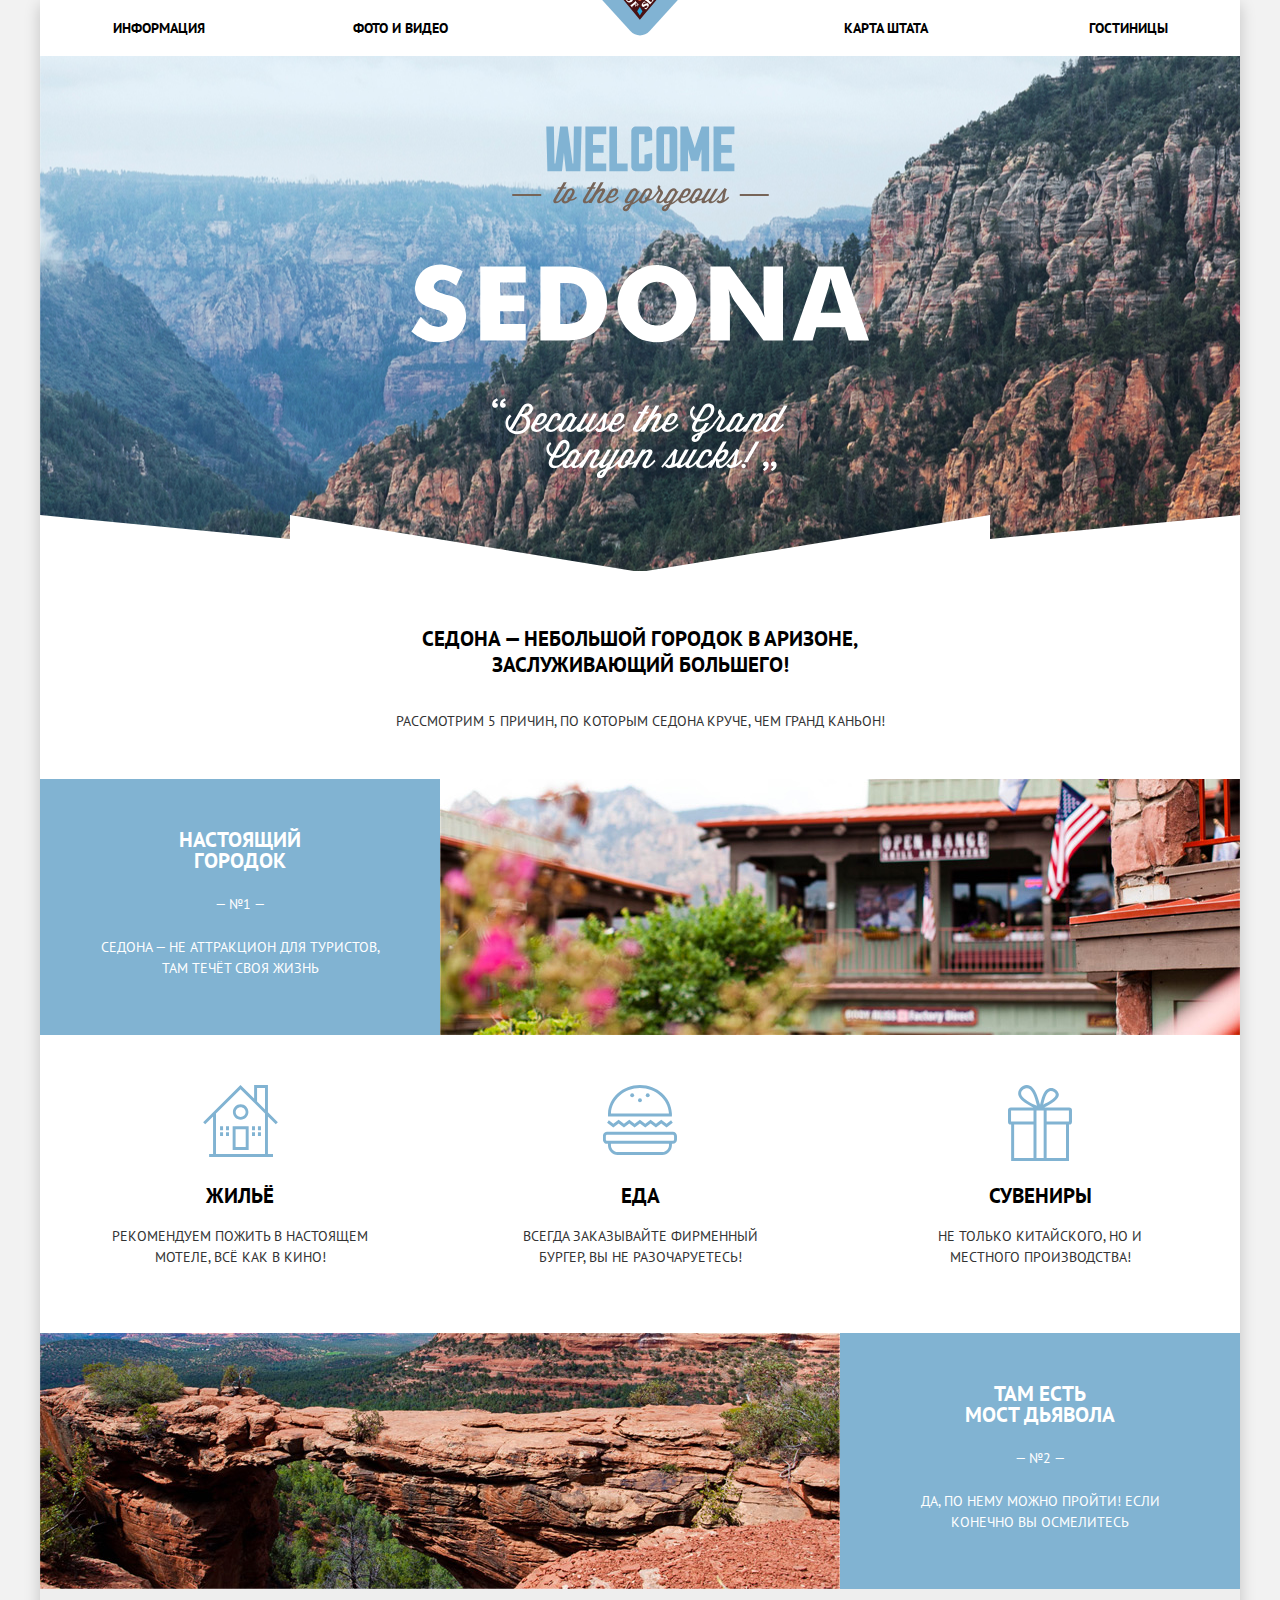
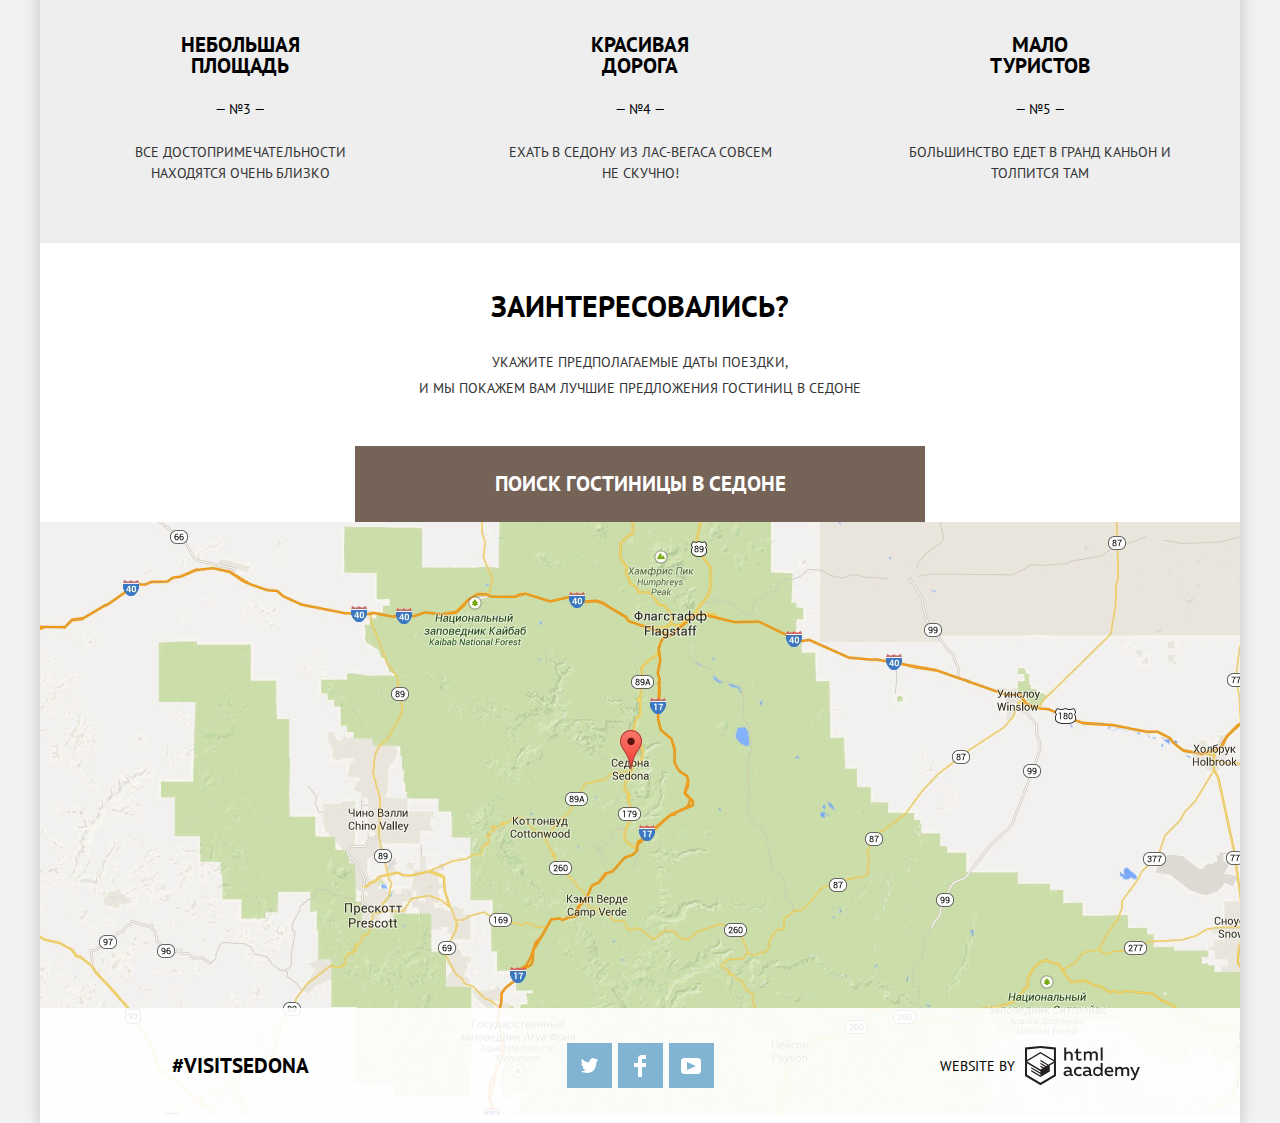
==== commit c6170944: "Доработы дополнительные критерии" ====
--- a/index.html
+++ b/index.html
@@ -5,14 +5,14 @@
 		<title>HTML Academy: Седона</title>
 		<link href="https://fonts.googleapis.com/css?family=PT+Sans:400,700&amp;subset=cyrillic" rel="stylesheet">
 		<link rel="stylesheet" href="css/normalize.css">
-		<link rel="stylesheet" href="css/style.css">
+		<link rel="stylesheet" href="css/ministyle.css">
 	</head>
 	<body>
 		<div class="container">
 			<header class="main-header">
 				<nav class="main-navigation">
 					<a class="main-header-logo">
-						<img src="img/logo.svg" width="140px" height="72px" alt="Логотип города Седона">
+						<img src="img/logo.svg" width="140" height="72" alt="Логотип города Седона">
 					</a>
 					<ul class="site-navigation">
 						<li><a href="info.html">Информация</a></li>
@@ -25,7 +25,7 @@
 			<main>
 				<h1 class="visually-hidden">Туристический город Седона</h1>
 				<div class="promo">
-					<img src="img/promo-welcome.svg" width="459px" height="353px" alt="Добро пожаловать в Седона">
+					<img src="img/promo-welcome.svg" width="459" height="353" alt="Добро пожаловать в Седона">
 				</div>
 				<div class="tagline">
 					<b>Седона — небольшой городок в Аризоне, заслуживающий большего!</b>
@@ -41,7 +41,7 @@
 								<p class="summary">Седона — не аттракцион для туристов, там течёт своя жизнь</p>
 							</div>
 							<div class="reason-img reason-one-img">
-								<img src="img/sedona_life.jpg" width="800px" height="256px" alt="Фото Седона">
+								<img src="img/sedona_life.jpg" width="800" height="256" alt="Фото Седона">
 							</div>
 							<ul class="reason-points">
 								<li class="reason-points-item">
@@ -65,7 +65,7 @@
 								<p class="summary">Да, по нему можно пройти! Если конечно вы осмелитесь</p>
 							</div>
 							<div class="reason-img reason-two-img">
-								<img src="img/devil_bridge.jpg" width="800px" height="256px" alt="Мост Дьявола">
+								<img src="img/devil_bridge.jpg" width="800" height="256" alt="Мост Дьявола">
 							</div>
 						</li>
 						<li class="reasons-item reason-grey">
@@ -142,7 +142,7 @@
 				</section>
 				<div class="map">
 					<iframe src="https://www.google.com/maps/embed?pb=!1m18!1m12!1m3!1d418821.0767118998!2d-112.03239201950795!3d34.90853691144896!2m3!1f0!2f0!3f0!3m2!1i1024!2i768!4f13.1!3m3!1m2!1s0x872da132f942b00d%3A0x5548c523fa6c8efd!2z0KHQtdC00L7QvdCwLCDQkNGA0LjQt9C-0L3QsCA4NjMzNiwg0KHQqNCQ!5e0!3m2!1sru!2sru!4v1544948900220" width="1200" height="593" style="border:0" allowfullscreen></iframe>
-					<img src="img/map.jpg" width="1200px" height="593px" alt="Карта Седона">
+					<img src="img/map.jpg" width="1200" height="593" alt="Карта Седона">
 				</div>
 			</main>
 			<footer>
@@ -189,6 +189,6 @@
 					</div>
 			</footer>
 		</div>
-		<script src="js/script.js"></script>
+		<script src="js/miniscript.js"></script>
 	</body>
 </html>
--- a/css/ministyle.css
+++ b/css/ministyle.css
@@ -0,0 +1 @@
+@-webkit-keyframes slide{0%{-webkit-transform:translateY(-88px);transform:translateY(-88px)}20%{-webkit-transform:translateY(-78px);transform:translateY(-78px)}30%{-webkit-transform:translateY(-68px);transform:translateY(-68px)}40%{-webkit-transform:translateY(-58px);transform:translateY(-58px)}50%{-webkit-transform:translateY(-48px);transform:translateY(-48px)}60%{-webkit-transform:translateY(-38px);transform:translateY(-38px)}70%{-webkit-transform:translateY(-28px);transform:translateY(-28px)}80%{-webkit-transform:translateY(-18px);transform:translateY(-18px)}90%{-webkit-transform:translateY(-8px);transform:translateY(-8px)}to{-webkit-transform:translateY(0);transform:translateY(0)}}@keyframes slide{0%{-webkit-transform:translateY(-88px);transform:translateY(-88px)}20%{-webkit-transform:translateY(-78px);transform:translateY(-78px)}30%{-webkit-transform:translateY(-68px);transform:translateY(-68px)}40%{-webkit-transform:translateY(-58px);transform:translateY(-58px)}50%{-webkit-transform:translateY(-48px);transform:translateY(-48px)}60%{-webkit-transform:translateY(-38px);transform:translateY(-38px)}70%{-webkit-transform:translateY(-28px);transform:translateY(-28px)}80%{-webkit-transform:translateY(-18px);transform:translateY(-18px)}90%{-webkit-transform:translateY(-8px);transform:translateY(-8px)}to{-webkit-transform:translateY(0);transform:translateY(0)}}@-webkit-keyframes shake{0%,to{-webkit-transform:translateX(0);transform:translateX(0)}10%,30%,50%,70%,90%{-webkit-transform:translateX(-10px);transform:translateX(-10px)}20%,40%,60%,80%{-webkit-transform:translateX(10px);transform:translateX(10px)}}@keyframes shake{0%,to{-webkit-transform:translateX(0);transform:translateX(0)}10%,30%,50%,70%,90%{-webkit-transform:translateX(-10px);transform:translateX(-10px)}20%,40%,60%,80%{-webkit-transform:translateX(10px);transform:translateX(10px)}}body{margin:0;padding:0;position:relative;font-family:"PT Sans",Arial,sans-serif;font-size:14px;line-height:26px;font-weight:700;color:#000;text-transform:uppercase;background-color:#f2f2f2}a{text-decoration:none}.visually-hidden,input[type=checkbox].visually-hidden{position:absolute;width:1px;height:1px;margin:-1px;border:0;padding:0;white-space:nowrap;-webkit-clip-path:inset(100%);clip-path:inset(100%);clip:rect(0 0 0 0);overflow:hidden}.container{width:1200px;margin:0 auto;background-color:#fff;-webkit-box-shadow:0 5px 15px rgba(0,1,1,.2);box-shadow:0 5px 15px rgba(0,1,1,.2)}.container main{position:relative;text-align:center}.main-header{background-color:#fff;min-height:55px}.main-navigation{position:relative;color:#000}.main-header-logo{display:block;-ms-flex-item-align:center;-ms-grid-row-align:center;align-self:center;position:absolute;left:50%;-webkit-transform:translateX(-50%);-ms-transform:translateX(-50%);transform:translateX(-50%);z-index:1;width:140px;height:72px}.site-navigation{display:-webkit-box;display:-ms-flexbox;display:flex;-webkit-box-align:center;-ms-flex-align:center;align-items:center;width:1055px;margin:0 auto;padding:15px 0;list-style:none}.site-navigation li{width:240px}.site-navigation li:nth-child(2){margin-right:auto}.site-navigation li:nth-child(3),.site-navigation li:nth-child(4){text-align:right}.site-navigation a{color:#000}.site-navigation a:hover{color:#81b3d2}.site-navigation a:active,.site-navigation a:focus{color:#bdbbbc}.site-navigation-current a{color:#766357}.promo,.promo::before{background-repeat:no-repeat}.promo{display:-webkit-box;display:-ms-flexbox;display:flex;-webkit-box-pack:center;-ms-flex-pack:center;justify-content:center;min-height:515px;-webkit-box-sizing:border-box;box-sizing:border-box;padding-top:70px;margin-bottom:55px;background-color:#9faab6;position:relative;background-image:url(../img/background-photo.jpg);background-position:center 25%}.promo img{display:block;width:459px;height:353px}.promo::before{content:"";position:absolute;left:0;bottom:-2.5px;width:100%;height:59px;background-image:url(../img/promo-mask.svg);background-position:center bottom}.tagline{width:440px;margin:0 auto 30px;text-align:center;font-size:21px;line-height:26px;color:#000}.summary{font-weight:400;color:#333}.reasons{margin:45px 0}.reasons-list{display:-webkit-box;display:-ms-flexbox;display:flex;-ms-flex-wrap:wrap;flex-wrap:wrap;list-style:none;margin:0;padding:0}.reasons-list h3{width:155px;margin:0 auto 20px;font-size:21px;line-height:21px}.reasons-item{-webkit-box-flex:1;-ms-flex-positive:1;flex-grow:1}.reasons-item:nth-child(1){display:-webkit-box;display:-ms-flexbox;display:flex;-ms-flex-wrap:wrap;flex-wrap:wrap}.reasons-item p,.reasons-item span{font-size:14px;line-height:21px}.reasons-item p{margin:20px 0 0}.reason-description{padding:50px;-webkit-box-sizing:border-box;box-sizing:border-box}.reason-number{font-weight:400}.reason-img{width:800px;background-color:#81b3d2}.reason-img img{display:block;width:800px}.reasons-item:nth-child(2){display:-webkit-box;display:-ms-flexbox;display:flex}.reasons-item:nth-child(2) .reason-description{-webkit-box-ordinal-group:2;-ms-flex-order:1;order:1}.reason-points{display:-webkit-box;display:-ms-flexbox;display:flex;list-style:none;-webkit-box-pack:center;-ms-flex-pack:center;justify-content:center;padding:0;color:#000;background-color:#fff}.reason-points-item{width:400px;min-height:95px;-webkit-box-sizing:border-box;box-sizing:border-box;position:relative;padding:150px 65px 65px}.reason-points-item:nth-child(1)::before,.reason-points-item:nth-child(2)::before{content:"";width:75px;height:72px;position:absolute;top:50px;left:0;right:0;margin:0 auto;background-image:url(../img/icon-1.svg);background-repeat:no-repeat}.reason-points-item:nth-child(2)::before{width:74px;height:70px;background-image:url(../img/icon-3.svg)}.reason-points-item:last-child::before{content:"";width:64px;height:76px;position:absolute;top:50px;left:0;right:0;margin:0 auto;background-image:url(../img/icon-2.svg);background-repeat:no-repeat}.reason-points-item h3,.reason-points-item p{margin:0 auto}.reason-points-item h3{margin-bottom:20px}.reason-blue{width:400px;color:#fff;background-color:#81b3d2}.reason-blue p{color:#fff}.modal-open-button,.reason-grey{-webkit-box-sizing:border-box;box-sizing:border-box}.reason-grey{min-height:254px;width:400px;padding:45px 65px;color:#000;background-color:#eee}.search-hotel h2{margin:0 0 25px;font-size:30px;line-height:36px;color:#000}.search-hotel p{margin:0 20px 45px}.modal-open-button{display:inline-block;width:570px;position:relative;z-index:3;padding:25px;text-align:center;font-size:21px;line-height:26px;font-weight:700;color:#fff;text-transform:uppercase;background-color:#766357;border:0}.modal-open-button:hover{background-color:#604e43}.modal-open-button:active,.modal-open-button:focus{background-color:#503e33;color:rgba(255,255,255,.3)}.modal-error{-webkit-animation:shake .6s;animation:shake .6s}.modal-search{position:relative;z-index:2;display:none}.modal-show{display:block;-webkit-animation:slide .3s;animation:slide .3s}.search-hotel-form,.search-hotel-form input{-webkit-box-sizing:border-box;box-sizing:border-box}.search-hotel-form{position:absolute;left:0;right:0;width:570px;margin:0 auto;padding:55px;background-color:#fff}.search-hotel-form p{margin:0}.search-hotel-form .search-hotel-item{display:-webkit-box;display:-ms-flexbox;display:flex;-webkit-box-align:center;-ms-flex-align:center;align-items:center;margin-bottom:25px;position:relative;text-align:left}.search-hotel-form input{height:40px;font-size:14px;font-weight:700;line-height:26px;text-transform:uppercase;color:#000;background-color:#f2f2f2;border:2px solid #f2f2f2}::-webkit-input-placeholder{color:#000;text-transform:uppercase}:-moz-placeholder,::-moz-placeholder{color:#000;text-transform:uppercase}:-ms-input-placeholder{color:#000;text-transform:uppercase}.search-hotel-form input:hover{background-color:#ebebeb;border:2px solid #ebebeb}.arrival-item input,.departure-item input{width:350px;padding-left:9px;margin-left:auto}.search-hotel-item-btn{position:relative;width:113px}.adult-item input,.children-item input{width:113px;text-align:center}.search-hotel-form .item-wrapper{display:-webkit-box;display:-ms-flexbox;display:flex;-webkit-box-pack:justify;-ms-flex-pack:justify;justify-content:space-between}.search-hotel-form input:focus{outline:0;background-color:transparent;border:2px solid #ebebeb}.search-hotel-form label{display:inline-block;margin-right:15px;font-size:14px;font-weight:700;line-height:26px;color:#000}.adult-item input{margin-right:50px}.adult-item label{margin-right:35px}.children-item label{margin-right:25px}.calendar{position:absolute;top:0;right:0;width:40px;height:40px;padding:0;font-size:0;background-color:transparent;border:0;outline:0}.calendar path{opacity:.5}.calendar:hover path{opacity:1}.calendar:active path,.calendar:focus path{fill:#81b3d2}.minus-btn,.plus-btn{position:absolute;top:0;width:40px;height:40px;padding:0;font-size:0;background-color:transparent;border:0;outline:0;cursor:pointer}.minus-btn{left:0}.plus-btn{right:0}.minus-btn::after{content:"";position:absolute;top:50%;right:14px;width:12px;height:3px;background-color:#898989}.minus-btn:hover::after,.plus-btn:hover::after,.plus-btn:hover::before{background-color:#000}.minus-btn:active::after,.minus-btn:focus::after,.plus-btn:active::after,.plus-btn:active::before,.plus-btn:focus::after,.plus-btn:focus::before{background-color:#81b3d2}.plus-btn::after,.plus-btn::before{content:"";position:absolute;background-color:#898989}.plus-btn::before{right:15px;top:50%;width:11px;height:3px}.plus-btn::after{top:16px;left:18px;width:3px;height:11px}.modal-search-button{display:inline-block;width:460px;padding:20px;margin-top:25px;font-size:21px;line-height:26px;font-weight:700;color:#fff;text-align:center;text-transform:uppercase;background-color:#81b3d2;border:0}.modal-search-button:hover{background-color:#669ec0}.modal-search-button:active,.modal-search-button:focus{color:rgba(255,255,255,.3);background-color:#5496bd}.map,.map iframe{position:relative}.map iframe{z-index:1;border:0}.map img{position:absolute;top:0;left:0;display:block;width:100%;height:593px}.hotel-filters{padding:25px 72px;font-size:14px;line-height:21px;font-weight:400;text-align:left;color:#fff;background-color:#4e555c;background-image:url(../img/filter-background.jpg);background-position:center 25%;background-repeat:no-repeat}.filter{display:-webkit-box;display:-ms-flexbox;display:flex}.hotel-filters fieldset{border:0;padding:0}.hotel-filters legend{font-size:16px;line-height:21px;font-weight:700;color:#fff}.hotel-filters ul{margin:0;padding:0;list-style:none}.filter-option{margin-bottom:22px;padding-left:40px}.filter-option label{position:relative;display:block;cursor:pointer}.filter-input-checkbox+label::before{content:"";position:absolute;width:26px;height:26px;top:0;left:-40px;background-image:url(../img/checkbox-off.svg);background-repeat:no-repeat}.filter-input-checkbox:checked+label::before{background-image:url(../img/checkbox-on.svg);background-repeat:no-repeat}.infrastructure legend,.type legend{margin-bottom:24px}.infrastructure{margin-right:110px}fieldset.type{margin-right:auto}.filter-input:focus+label,.filter-input:hover+label{color:#fff}.filter-input:focus+label{outline:1px solid #81b3d2}.filter-input:disabled+label{color:#4e555c}.cost{width:330px;text-align:left}.cost legend{margin-bottom:9px}.cost-range{position:relative;height:36px;margin-bottom:20px;font-size:0;border:2px solid #fff;border-radius:2px}.cost-range::after{content:"";position:absolute;width:2px;height:22px;background-color:#fff;top:50%;left:50%;-webkit-transform:translate(-50%,-50%);-ms-transform:translate(-50%,-50%);transform:translate(-50%,-50%)}.cost-range label{display:inline-block;font-size:14px;line-height:38px;vertical-align:top;cursor:pointer}.cost-range .max-price,.cost-range .min-price{width:90px;padding-left:65px}.cost-range input{width:50px;height:33px;margin:0;color:#fff;font-size:14px;line-height:38px;background:0 0;border:0}.range-controls{position:relative;margin-bottom:32px}.range-controls .range-scale{height:2px;background-color:rgba(255,255,255,.3)}.range-controls .bar{width:80%;height:2px;background-color:#fff}.range-toggle{position:absolute;top:-9px;width:4px;height:4px;background-color:#ababab;border:8px solid #fff;border-radius:50%;-webkit-box-shadow:0 2px 1px 0 rgba(0,1,1,.2);box-shadow:0 2px 1px 0 rgba(0,1,1,.2);cursor:pointer}.range-toggle:hover{width:5px;height:5px;border:9px solid #fff}.range-toggle-min{left:0}.range-toggle-max{left:80%}.filter-button{display:block;margin:0 auto;padding:6px 30px;font-size:14px;line-height:21px;font-weight:400;color:#fff;text-transform:uppercase;text-align:center;background-color:transparent;border:2px solid #fff;border-radius:2px;cursor:pointer}.filter-button:active,.filter-button:focus,.filter-button:hover{color:#000;background-color:#fff}.sorting,.sorting-filters{display:-webkit-box;display:-ms-flexbox;display:flex;-webkit-box-align:center;-ms-flex-align:center;align-items:center}.sorting-filters{-webkit-box-pack:justify;-ms-flex-pack:justify;justify-content:space-between;padding:25px 72px;font-size:12px;line-height:18px}.sorting-filters p{margin:0;font-size:21px;line-height:26px;color:#000}.sorting-filters .wrapper{width:118px;margin-right:40px}.sorting{-webkit-box-flex:1;-ms-flex-positive:1;flex-grow:1}.sorting-title{margin:0;font-size:12px;line-height:18px;color:#000}.sorting-list{display:-webkit-box;display:-ms-flexbox;display:flex;list-style:none;margin:0 auto 0 0}.sorting-item{margin-right:25px}.sorting-item a{font-size:12px;line-height:18px;font-weight:400;color:#766357;border-bottom:1px dotted #766357}.sorting-item a:hover{color:#81b3d2;border-bottom:1px dotted #81b3d2}.sorting-item a:active,.sorting-item a:focus{color:#000;border-bottom:none}.sorting-item-active a{color:#81b3d2;border-bottom:none}.sorting-arrows{display:-webkit-box;display:-ms-flexbox;display:flex;width:35px;list-style:none;font-size:0;margin:0}.sorting-arrow-up{margin-right:auto}.sorting-arrow-down path,.sorting-arrow-up path{fill:#cacaca}.sorting-arrow-down-active path{fill:#81b3d2}.sorting-arrow-down:hover path,.sorting-arrow-up:hover path{fill:#000}.sorting-arrow-down:active path,.sorting-arrow-down:focus path,.sorting-arrow-up:active path,.sorting-arrow-up:focus path{fill:#81b3d2}.catalog-list{margin:0;padding:0;list-style:none}.catalog-item{display:-webkit-box;display:-ms-flexbox;display:flex;-webkit-box-align:start;-ms-flex-align:start;align-items:flex-start;width:100%;-webkit-box-sizing:border-box;box-sizing:border-box;padding:25px 72px 30px;text-align:left;border-top:1px solid #f2f2f2}.catalog-item:last-child{border-bottom:1px solid #f2f2f2}.catalog-item h3{font-size:21px;line-height:26px;color:#000;margin:0}.catalog-item-image{margin-top:5px;margin-right:30px;width:135px;height:90px}.catalog-item-info{max-width:750px;margin-right:auto}.catalog-item-info p{margin:0 0 10px}.catalog-item a{color:#000}.catalog-item a:hover{color:#81b3d2}.catalog-item a:active,.catalog-item a:focus{color:#bdbbbc}.catalog-item-info .column{display:-webkit-box;display:-ms-flexbox;display:flex}.catalog-item-info .column div:last-child{margin-left:5px}.catalog-item-price{width:265px;padding-top:10px}.catalog-item-price .button,.catalog-item-price .button-order{display:inline-block;padding:2px 15px;font-size:14px;line-height:21px;font-weight:700;color:#fff;text-align:center;text-transform:uppercase;border:0}.catalog-item-price .button{background-color:#81b3d2}.catalog-item-price .button:hover{color:#fff;background-color:#669ec0}.catalog-item-price .button:active,.catalog-item-price .button:focus{color:rgba(255,255,255,.3);background-color:#5496bd}.catalog-item-price .button-order{background-color:#766357}.catalog-item-price .button-order:hover{color:#fff;background-color:#604e43}.catalog-item-price .button-order:active,.catalog-item-price .button-order:focus{color:rgba(255,255,255,.3);background-color:#503e33}.catalog-item-rate{width:115px}.stars,footer{display:-webkit-box;display:-ms-flexbox;display:flex}.stars{font-size:0;-webkit-box-pack:end;-ms-flex-pack:end;justify-content:flex-end}.stars span{display:block;width:18px;height:17px;margin-right:3px;background-image:url(../img/star-rate.svg);background-repeat:no-repeat}.catalog-item .rate{margin-top:40px;padding:5px 15px;font-size:14px;line-height:21px;font-weight:400;color:#666;background-color:#f2f2f2}footer{-webkit-box-align:center;-ms-flex-align:center;align-items:center;-webkit-box-pack:center;-ms-flex-pack:center;justify-content:center;position:absolute;bottom:0;z-index:1;padding:35px 0;color:#000;background-color:rgba(255,255,255,.9)}.inner-footer{position:static}.footer-hashtag{font-size:21px;line-height:26px}.footer-hashtag,.footer-social{width:400px;text-align:center}.social-button{display:-webkit-box;display:-ms-flexbox;display:flex;-webkit-box-pack:center;-ms-flex-pack:center;justify-content:center;-webkit-box-align:center;-ms-flex-align:center;align-items:center;width:45px;height:45px;margin-left:3px;margin-right:3px;background-color:#81b3d2}.social-button:hover{background-color:#669ec0}.social-button:active path,.social-button:focus path{fill:rgba(255,255,255,.3)}.footer-copyright,.footer-social ul{display:-webkit-box;display:-ms-flexbox;display:flex;justify-content:center;margin:0 auto;padding:0}.footer-social ul{list-style:none;-webkit-box-pack:justify;-ms-flex-pack:justify}.footer-copyright{-webkit-box-pack:center;-ms-flex-pack:center;-webkit-box-align:center;-ms-flex-align:center;align-items:center;width:400px;text-align:center}.footer-copyright b{display:block;margin-right:10px;font-size:14px;line-height:26px;font-weight:400;color:#000}.footer-copyright a{display:block;width:115px;height:40px}.footer-copyright:hover path{fill:#81b3d2}.footer-copyright:active path,.footer-copyright:focus path{fill:#bdbbbc}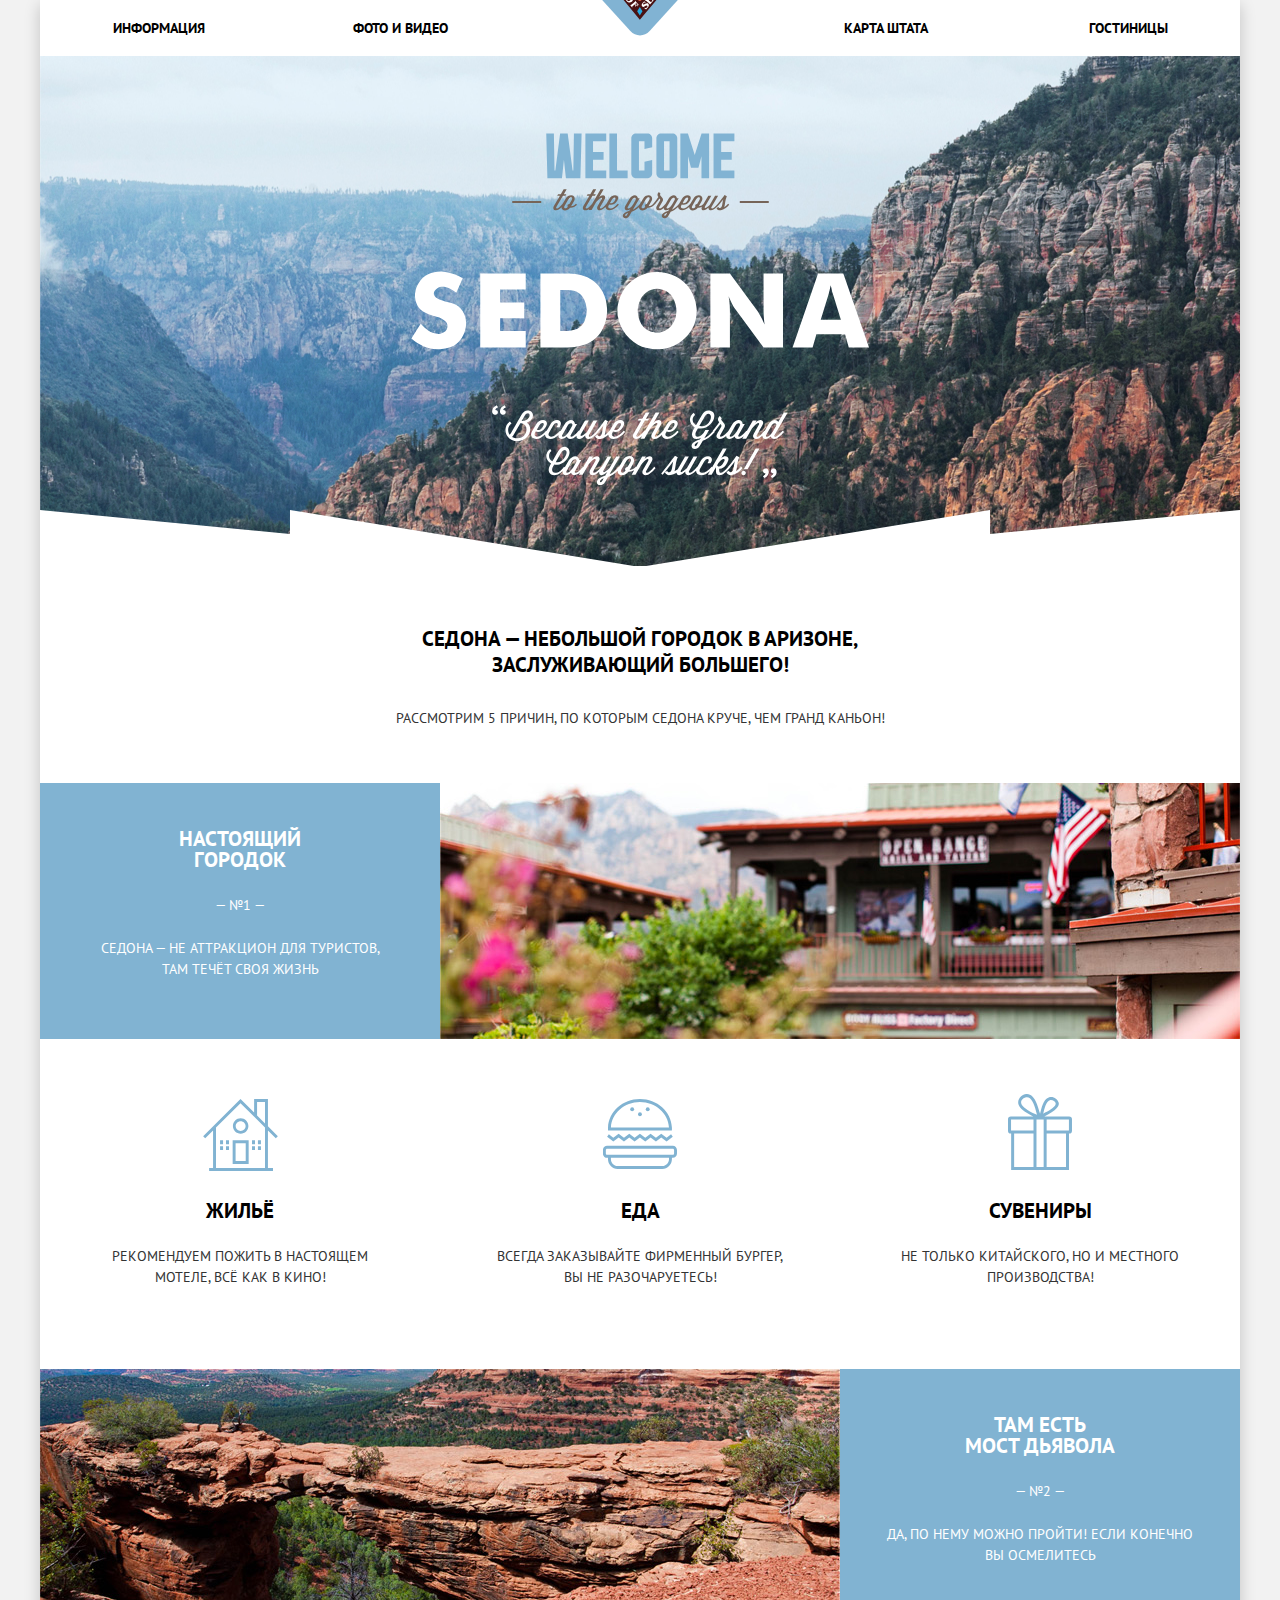
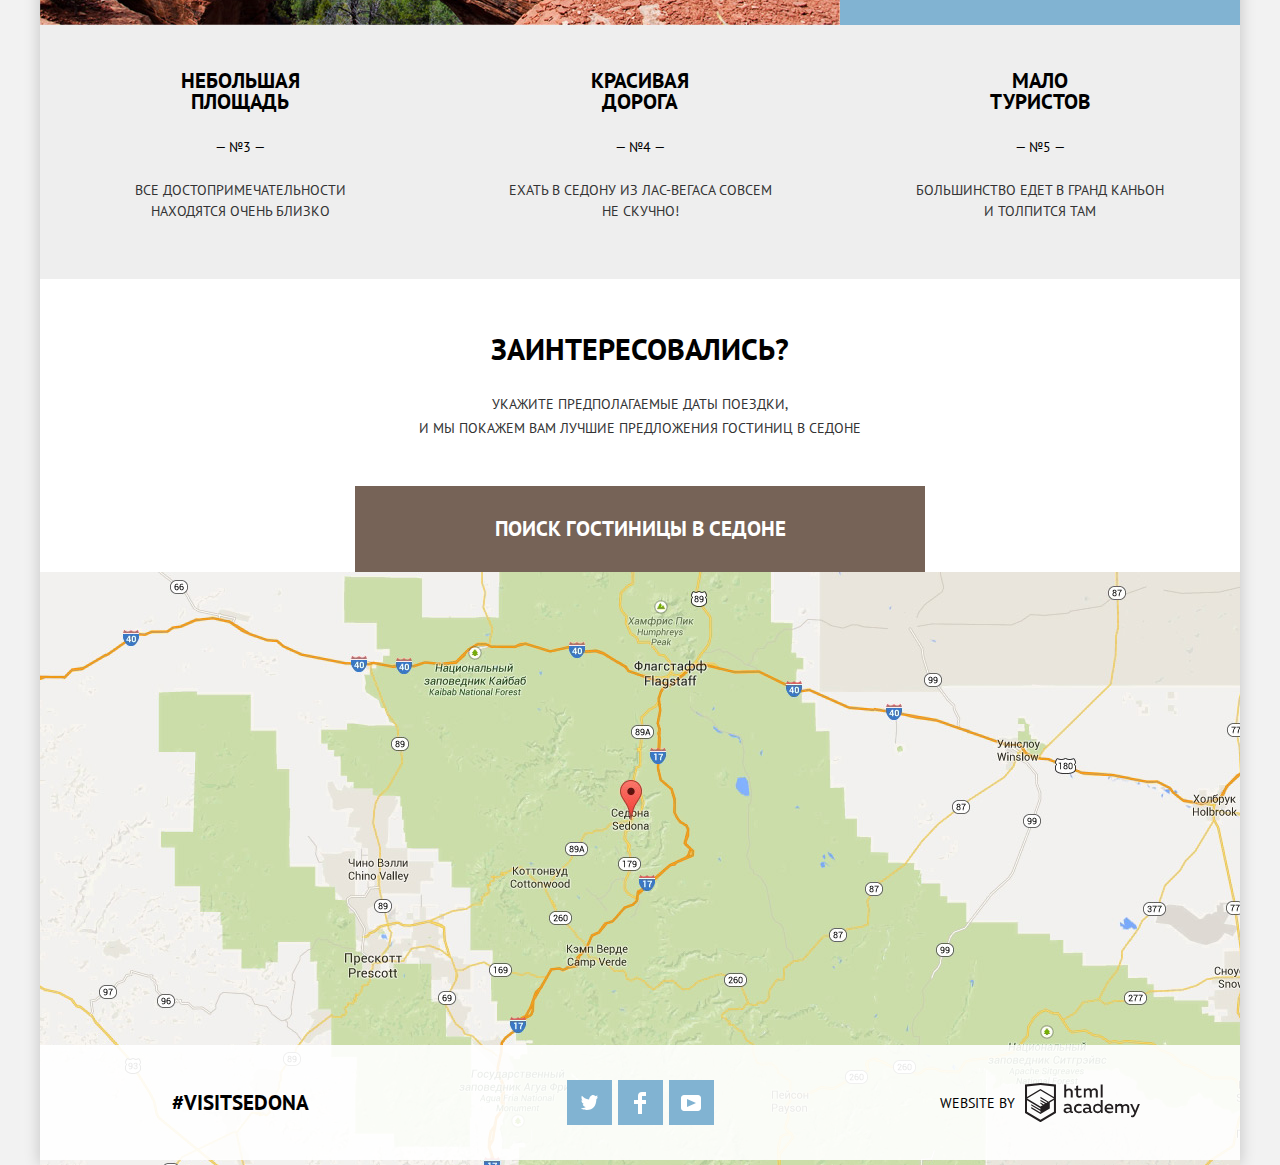
==== commit 45072041: "Правки по комментариям к защите" ====
--- a/index.html
+++ b/index.html
@@ -7,7 +7,7 @@
 		<link rel="stylesheet" href="css/normalize.css">
 		<link rel="stylesheet" href="css/ministyle.css">
 	</head>
-	<body>
+	<body class="no-js">
 		<div class="container">
 			<header class="main-header">
 				<nav class="main-navigation">
@@ -146,47 +146,47 @@
 				</div>
 			</main>
 			<footer>
-					<div class="footer-hashtag">
-						<b>#visitsedona</b>
-					</div>
-					<div class="footer-social">
-						<ul>
-							<li>
-								<a class="social-button" href="#">
-									<span class="visually-hidden">Twitter</span>
-									<svg xmlns="http://www.w3.org/2000/svg" xmlns:xlink="http://www.w3.org/1999/xlink" width="17" height="15" viewBox="0 0 17 15">
-										<path fill="#FFF" d="M10.95.144c1.685-.496 2.984.27 3.577 1.179.673-.231 1.331-.481 2.011-.708a2.345 2.345 0 0 1-.857 1.768c.685.17 1.304-.491 1.304-.491-.169 1-1.006 1.788-1.563 2.024-.231 6.75-3.175 11.217-10.077 11.082h-.446c-.41 0-4.164-.46-4.898-1.887 2.271.196 3.893-.422 4.693-1.177-.96-.3-2.679-.477-2.979-2.95.349.106.564.228 1.19.119C1.705 8.247.374 7.53.448 5.33c.285.328 1.067.536 1.34.472C1.085 5.561-.182 2.442.894.85c1.818 1.854 3.735 3.606 7.152 3.773C8.254 2.33 9.183.793 10.95.144z"></path>
-									</svg>
-								</a>
-							</li>
-							<li>
-								<a class="social-button" href="#">
-									<span class="visually-hidden">Facebook</span>
-									<svg xmlns="http://www.w3.org/2000/svg" width="12" height="22" viewBox="0 0 12 22">
-										<path fill="#FFF" d="M12 4V0H8a4 4 0 0 0-4 4v4H0v4h4v10h4V12h4V8H8V4h4z"></path>
-									</svg>
-								</a>
-							</li>
-							<li>
-								<a class="social-button" href="#">
-									<span class="visually-hidden">Youtube</span>
-									<svg xmlns="http://www.w3.org/2000/svg" xmlns:xlink="http://www.w3.org/1999/xlink" width="20" height="16" viewBox="0 0 20 16">
-										<path fill="#FFF" d="M17 0H3C1.35 0 0 1.35 0 3v10c0 1.65 1.35 3 3 3h14c1.65 0 3-1.35 3-3V3c0-1.65-1.35-3-3-3zM6.027 11.998V4.002L15.014 8l-8.987 3.998z"></path>
-									</svg>
-								</a>
-							</li>
-						</ul>
-					</div>
-					<div class="footer-copyright">
-						<b>Website by</b>
-						<a class="button" href="https://htmlacademy.ru/intensive/htmlcss">
-							<span class="visually-hidden">HTML Academy</span>
-							<svg id="Layer_1" data-name="Layer 1" xmlns="http://www.w3.org/2000/svg" viewBox="0 0 108.08 36.85">
-								<title>logo-htmlacademy-small1</title>
-								<path d="M44.61,26.88a2,2,0,0,0,.55-0.1v1.33a3.25,3.25,0,0,1-1.18.21,1.67,1.67,0,0,1-1.67-1,4.84,4.84,0,0,1-3.14,1.08c-1.51,0-2.91-.83-2.91-2.55,0-2.13,2-2.79,3.71-2.79a11.08,11.08,0,0,1,2.17.25v-0.3c0-1-.76-1.77-2.19-1.77a7.42,7.42,0,0,0-3,.64v-1.7a10.21,10.21,0,0,1,3.19-.55c2.36,0,3.81,1.12,3.81,3.65v3a0.54,0.54,0,0,0,.49.59h0.17Zm-6.44-1.13A1.35,1.35,0,0,0,39.63,27h0.11a3.39,3.39,0,0,0,2.41-1V24.58a9.72,9.72,0,0,0-1.81-.21c-1,0-2.16.33-2.16,1.38h0Zm12.36-6.11a5,5,0,0,1,2.57.64V22a4.08,4.08,0,0,0-2.3-.7,2.75,2.75,0,1,0,0,5.49,5,5,0,0,0,2.43-.64v1.71a6.27,6.27,0,0,1-2.76.57A4.21,4.21,0,0,1,46,24.51q0-.21,0-0.41a4.32,4.32,0,0,1,4.18-4.46h0.38Zm12.17,7.24a2,2,0,0,0,.55-0.1v1.33a3.25,3.25,0,0,1-1.18.21,1.67,1.67,0,0,1-1.67-1,4.84,4.84,0,0,1-3.14,1.08c-1.51,0-2.91-.83-2.91-2.55,0-2.13,2-2.79,3.71-2.79a11.08,11.08,0,0,1,2.17.25v-0.3c0-1-.76-1.77-2.19-1.77a7.42,7.42,0,0,0-3,.64v-1.7a10.21,10.21,0,0,1,3.19-.55c2.36,0,3.81,1.12,3.81,3.65v3a0.54,0.54,0,0,0,.49.59h0.17Zm-6.44-1.13A1.35,1.35,0,0,0,57.73,27h0.11a3.39,3.39,0,0,0,2.41-1V24.58a9.72,9.72,0,0,0-1.81-.21c-1.06,0-2.16.33-2.16,1.38h0ZM73,16V28.2H71.35V26.88a3.88,3.88,0,0,1-3.19,1.54,4.4,4.4,0,0,1,0-8.78,3.81,3.81,0,0,1,3,1.3V16H73Zm-4.53,5.22a2.76,2.76,0,1,0,0,5.52A2.86,2.86,0,0,0,71.15,25V23A2.91,2.91,0,0,0,68.49,21.27ZM79,19.64c3.31,0,4.46,2.68,3.92,5.09H76.7c0.21,1.5,1.67,2.11,3.19,2.11a6.11,6.11,0,0,0,2.64-.59v1.6a7.14,7.14,0,0,1-3,.57C77,28.42,74.78,27,74.78,24a4.18,4.18,0,0,1,4-4.39H79Zm0.09,1.54a2.28,2.28,0,0,0-2.44,2.1v0.06H81.3A2,2,0,0,0,79.13,21.18Zm5.73,7V19.87h1.65v1a3.81,3.81,0,0,1,2.78-1.27A2.86,2.86,0,0,1,91.89,21a4.12,4.12,0,0,1,2.91-1.33A3.06,3.06,0,0,1,98,23V28.2h-1.9V23.05a1.59,1.59,0,0,0-1.42-1.75H94.42a2.8,2.8,0,0,0-2.07,1.12V28.2h-1.9V23.05A1.59,1.59,0,0,0,89,21.31H88.8a3,3,0,0,0-2.21,1.29v5.63H84.86Zm21.31-8.33h1.9l-3.91,9.46c-0.9,2.17-2.09,2.86-3.35,2.86a4.76,4.76,0,0,1-1.1-.14V30.46a2.86,2.86,0,0,0,.85.12c0.9,0,1.58-.64,2.07-1.9l0.17-.42-4-8.4h2l2.86,6.29ZM38.73,1.46V6.22a3.81,3.81,0,0,1,2.7-1.14,3.25,3.25,0,0,1,3.44,3.4v5.15H43V8.72a1.81,1.81,0,0,0-1.61-2h-0.3a2.93,2.93,0,0,0-2.32,1.39v5.52h-1.9V1.46h1.9ZM49.94,2.31v3h3V6.91h-3v3.81c0,1.1.5,1.46,1.58,1.46a4.49,4.49,0,0,0,1.69-.33v1.6A6.8,6.8,0,0,1,51,13.8a2.55,2.55,0,0,1-2.86-2.74V6.89H46.58V5.26h1.5V2.74Zm5.4,11.31V5.28H57v1A3.81,3.81,0,0,1,59.77,5a2.86,2.86,0,0,1,2.6,1.33A4.12,4.12,0,0,1,65.28,5,3.06,3.06,0,0,1,68.44,8.4v5.21h-1.9V8.46a1.59,1.59,0,0,0-1.42-1.75H64.89a2.8,2.8,0,0,0-2.07,1.12v5.78h-1.9V8.46A1.59,1.59,0,0,0,59.5,6.71H59.27A3,3,0,0,0,57.06,8v5.63H55.34ZM71.17,1.45H73V13.6H71.17V1.45ZM14.71,0H14.55L0,1.54V28.21l14.55,8.66,14.55-8.66V1.54Zm12.5,27.1L14.55,34.64,1.9,27.12V16.18l12.59,7.5V25L5.86,19.9v1.31l8.68,5.21v1.39L5.87,22.65V24l8.68,5.21,8.75-5.24V18.31L27.2,16V27.12Zm0-12.53-3.48,2-1.6,1L14.51,13v1.31L21,18.23H21l-0.14.09-1,.54-5.37-3.2V17l4.24,2.52-1,.67-3.2-1.9v1.31l2.1,1.24L14.5,22.1,2,14.65,14.51,7.11Zm0-1.32L14.49,5.76,1.91,13.25v-10L14.56,1.92,27.21,3.25v10h0Z" transform="translate(0 -0.02)" fill="#231f20"></path>
-							</svg>
-						</a>
-					</div>
+				<div class="footer-hashtag">
+					<b>#visitsedona</b>
+				</div>
+				<div class="footer-social">
+					<ul>
+						<li>
+							<a class="social-button" href="#">
+								<span class="visually-hidden">Twitter</span>
+								<svg xmlns="http://www.w3.org/2000/svg" xmlns:xlink="http://www.w3.org/1999/xlink" width="17" height="15" viewBox="0 0 17 15">
+									<path fill="#FFF" d="M10.95.144c1.685-.496 2.984.27 3.577 1.179.673-.231 1.331-.481 2.011-.708a2.345 2.345 0 0 1-.857 1.768c.685.17 1.304-.491 1.304-.491-.169 1-1.006 1.788-1.563 2.024-.231 6.75-3.175 11.217-10.077 11.082h-.446c-.41 0-4.164-.46-4.898-1.887 2.271.196 3.893-.422 4.693-1.177-.96-.3-2.679-.477-2.979-2.95.349.106.564.228 1.19.119C1.705 8.247.374 7.53.448 5.33c.285.328 1.067.536 1.34.472C1.085 5.561-.182 2.442.894.85c1.818 1.854 3.735 3.606 7.152 3.773C8.254 2.33 9.183.793 10.95.144z"></path>
+								</svg>
+							</a>
+						</li>
+						<li>
+							<a class="social-button" href="#">
+								<span class="visually-hidden">Facebook</span>
+								<svg xmlns="http://www.w3.org/2000/svg" width="12" height="22" viewBox="0 0 12 22">
+									<path fill="#FFF" d="M12 4V0H8a4 4 0 0 0-4 4v4H0v4h4v10h4V12h4V8H8V4h4z"></path>
+								</svg>
+							</a>
+						</li>
+						<li>
+							<a class="social-button" href="#">
+								<span class="visually-hidden">Youtube</span>
+								<svg xmlns="http://www.w3.org/2000/svg" xmlns:xlink="http://www.w3.org/1999/xlink" width="20" height="16" viewBox="0 0 20 16">
+									<path fill="#FFF" d="M17 0H3C1.35 0 0 1.35 0 3v10c0 1.65 1.35 3 3 3h14c1.65 0 3-1.35 3-3V3c0-1.65-1.35-3-3-3zM6.027 11.998V4.002L15.014 8l-8.987 3.998z"></path>
+								</svg>
+							</a>
+						</li>
+					</ul>
+				</div>
+				<div class="footer-copyright">
+					<b>Website by</b>
+					<a class="button copyright-button" href="https://htmlacademy.ru/intensive/htmlcss">
+						<span class="visually-hidden">HTML Academy</span>
+						<svg id="Layer_1" data-name="Layer 1" xmlns="http://www.w3.org/2000/svg" viewBox="0 0 108.08 36.85">
+							<title>logo-htmlacademy-small1</title>
+							<path d="M44.61,26.88a2,2,0,0,0,.55-0.1v1.33a3.25,3.25,0,0,1-1.18.21,1.67,1.67,0,0,1-1.67-1,4.84,4.84,0,0,1-3.14,1.08c-1.51,0-2.91-.83-2.91-2.55,0-2.13,2-2.79,3.71-2.79a11.08,11.08,0,0,1,2.17.25v-0.3c0-1-.76-1.77-2.19-1.77a7.42,7.42,0,0,0-3,.64v-1.7a10.21,10.21,0,0,1,3.19-.55c2.36,0,3.81,1.12,3.81,3.65v3a0.54,0.54,0,0,0,.49.59h0.17Zm-6.44-1.13A1.35,1.35,0,0,0,39.63,27h0.11a3.39,3.39,0,0,0,2.41-1V24.58a9.72,9.72,0,0,0-1.81-.21c-1,0-2.16.33-2.16,1.38h0Zm12.36-6.11a5,5,0,0,1,2.57.64V22a4.08,4.08,0,0,0-2.3-.7,2.75,2.75,0,1,0,0,5.49,5,5,0,0,0,2.43-.64v1.71a6.27,6.27,0,0,1-2.76.57A4.21,4.21,0,0,1,46,24.51q0-.21,0-0.41a4.32,4.32,0,0,1,4.18-4.46h0.38Zm12.17,7.24a2,2,0,0,0,.55-0.1v1.33a3.25,3.25,0,0,1-1.18.21,1.67,1.67,0,0,1-1.67-1,4.84,4.84,0,0,1-3.14,1.08c-1.51,0-2.91-.83-2.91-2.55,0-2.13,2-2.79,3.71-2.79a11.08,11.08,0,0,1,2.17.25v-0.3c0-1-.76-1.77-2.19-1.77a7.42,7.42,0,0,0-3,.64v-1.7a10.21,10.21,0,0,1,3.19-.55c2.36,0,3.81,1.12,3.81,3.65v3a0.54,0.54,0,0,0,.49.59h0.17Zm-6.44-1.13A1.35,1.35,0,0,0,57.73,27h0.11a3.39,3.39,0,0,0,2.41-1V24.58a9.72,9.72,0,0,0-1.81-.21c-1.06,0-2.16.33-2.16,1.38h0ZM73,16V28.2H71.35V26.88a3.88,3.88,0,0,1-3.19,1.54,4.4,4.4,0,0,1,0-8.78,3.81,3.81,0,0,1,3,1.3V16H73Zm-4.53,5.22a2.76,2.76,0,1,0,0,5.52A2.86,2.86,0,0,0,71.15,25V23A2.91,2.91,0,0,0,68.49,21.27ZM79,19.64c3.31,0,4.46,2.68,3.92,5.09H76.7c0.21,1.5,1.67,2.11,3.19,2.11a6.11,6.11,0,0,0,2.64-.59v1.6a7.14,7.14,0,0,1-3,.57C77,28.42,74.78,27,74.78,24a4.18,4.18,0,0,1,4-4.39H79Zm0.09,1.54a2.28,2.28,0,0,0-2.44,2.1v0.06H81.3A2,2,0,0,0,79.13,21.18Zm5.73,7V19.87h1.65v1a3.81,3.81,0,0,1,2.78-1.27A2.86,2.86,0,0,1,91.89,21a4.12,4.12,0,0,1,2.91-1.33A3.06,3.06,0,0,1,98,23V28.2h-1.9V23.05a1.59,1.59,0,0,0-1.42-1.75H94.42a2.8,2.8,0,0,0-2.07,1.12V28.2h-1.9V23.05A1.59,1.59,0,0,0,89,21.31H88.8a3,3,0,0,0-2.21,1.29v5.63H84.86Zm21.31-8.33h1.9l-3.91,9.46c-0.9,2.17-2.09,2.86-3.35,2.86a4.76,4.76,0,0,1-1.1-.14V30.46a2.86,2.86,0,0,0,.85.12c0.9,0,1.58-.64,2.07-1.9l0.17-.42-4-8.4h2l2.86,6.29ZM38.73,1.46V6.22a3.81,3.81,0,0,1,2.7-1.14,3.25,3.25,0,0,1,3.44,3.4v5.15H43V8.72a1.81,1.81,0,0,0-1.61-2h-0.3a2.93,2.93,0,0,0-2.32,1.39v5.52h-1.9V1.46h1.9ZM49.94,2.31v3h3V6.91h-3v3.81c0,1.1.5,1.46,1.58,1.46a4.49,4.49,0,0,0,1.69-.33v1.6A6.8,6.8,0,0,1,51,13.8a2.55,2.55,0,0,1-2.86-2.74V6.89H46.58V5.26h1.5V2.74Zm5.4,11.31V5.28H57v1A3.81,3.81,0,0,1,59.77,5a2.86,2.86,0,0,1,2.6,1.33A4.12,4.12,0,0,1,65.28,5,3.06,3.06,0,0,1,68.44,8.4v5.21h-1.9V8.46a1.59,1.59,0,0,0-1.42-1.75H64.89a2.8,2.8,0,0,0-2.07,1.12v5.78h-1.9V8.46A1.59,1.59,0,0,0,59.5,6.71H59.27A3,3,0,0,0,57.06,8v5.63H55.34ZM71.17,1.45H73V13.6H71.17V1.45ZM14.71,0H14.55L0,1.54V28.21l14.55,8.66,14.55-8.66V1.54Zm12.5,27.1L14.55,34.64,1.9,27.12V16.18l12.59,7.5V25L5.86,19.9v1.31l8.68,5.21v1.39L5.87,22.65V24l8.68,5.21,8.75-5.24V18.31L27.2,16V27.12Zm0-12.53-3.48,2-1.6,1L14.51,13v1.31L21,18.23H21l-0.14.09-1,.54-5.37-3.2V17l4.24,2.52-1,.67-3.2-1.9v1.31l2.1,1.24L14.5,22.1,2,14.65,14.51,7.11Zm0-1.32L14.49,5.76,1.91,13.25v-10L14.56,1.92,27.21,3.25v10h0Z" transform="translate(0 -0.02)" fill="#231f20"></path>
+						</svg>
+					</a>
+				</div>
 			</footer>
 		</div>
 		<script src="js/miniscript.js"></script>
--- a/css/ministyle.css
+++ b/css/ministyle.css
@@ -1 +1 @@
-@-webkit-keyframes slide{0%{-webkit-transform:translateY(-88px);transform:translateY(-88px)}20%{-webkit-transform:translateY(-78px);transform:translateY(-78px)}30%{-webkit-transform:translateY(-68px);transform:translateY(-68px)}40%{-webkit-transform:translateY(-58px);transform:translateY(-58px)}50%{-webkit-transform:translateY(-48px);transform:translateY(-48px)}60%{-webkit-transform:translateY(-38px);transform:translateY(-38px)}70%{-webkit-transform:translateY(-28px);transform:translateY(-28px)}80%{-webkit-transform:translateY(-18px);transform:translateY(-18px)}90%{-webkit-transform:translateY(-8px);transform:translateY(-8px)}to{-webkit-transform:translateY(0);transform:translateY(0)}}@keyframes slide{0%{-webkit-transform:translateY(-88px);transform:translateY(-88px)}20%{-webkit-transform:translateY(-78px);transform:translateY(-78px)}30%{-webkit-transform:translateY(-68px);transform:translateY(-68px)}40%{-webkit-transform:translateY(-58px);transform:translateY(-58px)}50%{-webkit-transform:translateY(-48px);transform:translateY(-48px)}60%{-webkit-transform:translateY(-38px);transform:translateY(-38px)}70%{-webkit-transform:translateY(-28px);transform:translateY(-28px)}80%{-webkit-transform:translateY(-18px);transform:translateY(-18px)}90%{-webkit-transform:translateY(-8px);transform:translateY(-8px)}to{-webkit-transform:translateY(0);transform:translateY(0)}}@-webkit-keyframes shake{0%,to{-webkit-transform:translateX(0);transform:translateX(0)}10%,30%,50%,70%,90%{-webkit-transform:translateX(-10px);transform:translateX(-10px)}20%,40%,60%,80%{-webkit-transform:translateX(10px);transform:translateX(10px)}}@keyframes shake{0%,to{-webkit-transform:translateX(0);transform:translateX(0)}10%,30%,50%,70%,90%{-webkit-transform:translateX(-10px);transform:translateX(-10px)}20%,40%,60%,80%{-webkit-transform:translateX(10px);transform:translateX(10px)}}body{margin:0;padding:0;position:relative;font-family:"PT Sans",Arial,sans-serif;font-size:14px;line-height:26px;font-weight:700;color:#000;text-transform:uppercase;background-color:#f2f2f2}a{text-decoration:none}.visually-hidden,input[type=checkbox].visually-hidden{position:absolute;width:1px;height:1px;margin:-1px;border:0;padding:0;white-space:nowrap;-webkit-clip-path:inset(100%);clip-path:inset(100%);clip:rect(0 0 0 0);overflow:hidden}.container{width:1200px;margin:0 auto;background-color:#fff;-webkit-box-shadow:0 5px 15px rgba(0,1,1,.2);box-shadow:0 5px 15px rgba(0,1,1,.2)}.container main{position:relative;text-align:center}.main-header{background-color:#fff;min-height:55px}.main-navigation{position:relative;color:#000}.main-header-logo{display:block;-ms-flex-item-align:center;-ms-grid-row-align:center;align-self:center;position:absolute;left:50%;-webkit-transform:translateX(-50%);-ms-transform:translateX(-50%);transform:translateX(-50%);z-index:1;width:140px;height:72px}.site-navigation{display:-webkit-box;display:-ms-flexbox;display:flex;-webkit-box-align:center;-ms-flex-align:center;align-items:center;width:1055px;margin:0 auto;padding:15px 0;list-style:none}.site-navigation li{width:240px}.site-navigation li:nth-child(2){margin-right:auto}.site-navigation li:nth-child(3),.site-navigation li:nth-child(4){text-align:right}.site-navigation a{color:#000}.site-navigation a:hover{color:#81b3d2}.site-navigation a:active,.site-navigation a:focus{color:#bdbbbc}.site-navigation-current a{color:#766357}.promo,.promo::before{background-repeat:no-repeat}.promo{display:-webkit-box;display:-ms-flexbox;display:flex;-webkit-box-pack:center;-ms-flex-pack:center;justify-content:center;min-height:515px;-webkit-box-sizing:border-box;box-sizing:border-box;padding-top:70px;margin-bottom:55px;background-color:#9faab6;position:relative;background-image:url(../img/background-photo.jpg);background-position:center 25%}.promo img{display:block;width:459px;height:353px}.promo::before{content:"";position:absolute;left:0;bottom:-2.5px;width:100%;height:59px;background-image:url(../img/promo-mask.svg);background-position:center bottom}.tagline{width:440px;margin:0 auto 30px;text-align:center;font-size:21px;line-height:26px;color:#000}.summary{font-weight:400;color:#333}.reasons{margin:45px 0}.reasons-list{display:-webkit-box;display:-ms-flexbox;display:flex;-ms-flex-wrap:wrap;flex-wrap:wrap;list-style:none;margin:0;padding:0}.reasons-list h3{width:155px;margin:0 auto 20px;font-size:21px;line-height:21px}.reasons-item{-webkit-box-flex:1;-ms-flex-positive:1;flex-grow:1}.reasons-item:nth-child(1){display:-webkit-box;display:-ms-flexbox;display:flex;-ms-flex-wrap:wrap;flex-wrap:wrap}.reasons-item p,.reasons-item span{font-size:14px;line-height:21px}.reasons-item p{margin:20px 0 0}.reason-description{padding:50px;-webkit-box-sizing:border-box;box-sizing:border-box}.reason-number{font-weight:400}.reason-img{width:800px;background-color:#81b3d2}.reason-img img{display:block;width:800px}.reasons-item:nth-child(2){display:-webkit-box;display:-ms-flexbox;display:flex}.reasons-item:nth-child(2) .reason-description{-webkit-box-ordinal-group:2;-ms-flex-order:1;order:1}.reason-points{display:-webkit-box;display:-ms-flexbox;display:flex;list-style:none;-webkit-box-pack:center;-ms-flex-pack:center;justify-content:center;padding:0;color:#000;background-color:#fff}.reason-points-item{width:400px;min-height:95px;-webkit-box-sizing:border-box;box-sizing:border-box;position:relative;padding:150px 65px 65px}.reason-points-item:nth-child(1)::before,.reason-points-item:nth-child(2)::before{content:"";width:75px;height:72px;position:absolute;top:50px;left:0;right:0;margin:0 auto;background-image:url(../img/icon-1.svg);background-repeat:no-repeat}.reason-points-item:nth-child(2)::before{width:74px;height:70px;background-image:url(../img/icon-3.svg)}.reason-points-item:last-child::before{content:"";width:64px;height:76px;position:absolute;top:50px;left:0;right:0;margin:0 auto;background-image:url(../img/icon-2.svg);background-repeat:no-repeat}.reason-points-item h3,.reason-points-item p{margin:0 auto}.reason-points-item h3{margin-bottom:20px}.reason-blue{width:400px;color:#fff;background-color:#81b3d2}.reason-blue p{color:#fff}.modal-open-button,.reason-grey{-webkit-box-sizing:border-box;box-sizing:border-box}.reason-grey{min-height:254px;width:400px;padding:45px 65px;color:#000;background-color:#eee}.search-hotel h2{margin:0 0 25px;font-size:30px;line-height:36px;color:#000}.search-hotel p{margin:0 20px 45px}.modal-open-button{display:inline-block;width:570px;position:relative;z-index:3;padding:25px;text-align:center;font-size:21px;line-height:26px;font-weight:700;color:#fff;text-transform:uppercase;background-color:#766357;border:0}.modal-open-button:hover{background-color:#604e43}.modal-open-button:active,.modal-open-button:focus{background-color:#503e33;color:rgba(255,255,255,.3)}.modal-error{-webkit-animation:shake .6s;animation:shake .6s}.modal-search{position:relative;z-index:2;display:none}.modal-show{display:block;-webkit-animation:slide .3s;animation:slide .3s}.search-hotel-form,.search-hotel-form input{-webkit-box-sizing:border-box;box-sizing:border-box}.search-hotel-form{position:absolute;left:0;right:0;width:570px;margin:0 auto;padding:55px;background-color:#fff}.search-hotel-form p{margin:0}.search-hotel-form .search-hotel-item{display:-webkit-box;display:-ms-flexbox;display:flex;-webkit-box-align:center;-ms-flex-align:center;align-items:center;margin-bottom:25px;position:relative;text-align:left}.search-hotel-form input{height:40px;font-size:14px;font-weight:700;line-height:26px;text-transform:uppercase;color:#000;background-color:#f2f2f2;border:2px solid #f2f2f2}::-webkit-input-placeholder{color:#000;text-transform:uppercase}:-moz-placeholder,::-moz-placeholder{color:#000;text-transform:uppercase}:-ms-input-placeholder{color:#000;text-transform:uppercase}.search-hotel-form input:hover{background-color:#ebebeb;border:2px solid #ebebeb}.arrival-item input,.departure-item input{width:350px;padding-left:9px;margin-left:auto}.search-hotel-item-btn{position:relative;width:113px}.adult-item input,.children-item input{width:113px;text-align:center}.search-hotel-form .item-wrapper{display:-webkit-box;display:-ms-flexbox;display:flex;-webkit-box-pack:justify;-ms-flex-pack:justify;justify-content:space-between}.search-hotel-form input:focus{outline:0;background-color:transparent;border:2px solid #ebebeb}.search-hotel-form label{display:inline-block;margin-right:15px;font-size:14px;font-weight:700;line-height:26px;color:#000}.adult-item input{margin-right:50px}.adult-item label{margin-right:35px}.children-item label{margin-right:25px}.calendar{position:absolute;top:0;right:0;width:40px;height:40px;padding:0;font-size:0;background-color:transparent;border:0;outline:0}.calendar path{opacity:.5}.calendar:hover path{opacity:1}.calendar:active path,.calendar:focus path{fill:#81b3d2}.minus-btn,.plus-btn{position:absolute;top:0;width:40px;height:40px;padding:0;font-size:0;background-color:transparent;border:0;outline:0;cursor:pointer}.minus-btn{left:0}.plus-btn{right:0}.minus-btn::after{content:"";position:absolute;top:50%;right:14px;width:12px;height:3px;background-color:#898989}.minus-btn:hover::after,.plus-btn:hover::after,.plus-btn:hover::before{background-color:#000}.minus-btn:active::after,.minus-btn:focus::after,.plus-btn:active::after,.plus-btn:active::before,.plus-btn:focus::after,.plus-btn:focus::before{background-color:#81b3d2}.plus-btn::after,.plus-btn::before{content:"";position:absolute;background-color:#898989}.plus-btn::before{right:15px;top:50%;width:11px;height:3px}.plus-btn::after{top:16px;left:18px;width:3px;height:11px}.modal-search-button{display:inline-block;width:460px;padding:20px;margin-top:25px;font-size:21px;line-height:26px;font-weight:700;color:#fff;text-align:center;text-transform:uppercase;background-color:#81b3d2;border:0}.modal-search-button:hover{background-color:#669ec0}.modal-search-button:active,.modal-search-button:focus{color:rgba(255,255,255,.3);background-color:#5496bd}.map,.map iframe{position:relative}.map iframe{z-index:1;border:0}.map img{position:absolute;top:0;left:0;display:block;width:100%;height:593px}.hotel-filters{padding:25px 72px;font-size:14px;line-height:21px;font-weight:400;text-align:left;color:#fff;background-color:#4e555c;background-image:url(../img/filter-background.jpg);background-position:center 25%;background-repeat:no-repeat}.filter{display:-webkit-box;display:-ms-flexbox;display:flex}.hotel-filters fieldset{border:0;padding:0}.hotel-filters legend{font-size:16px;line-height:21px;font-weight:700;color:#fff}.hotel-filters ul{margin:0;padding:0;list-style:none}.filter-option{margin-bottom:22px;padding-left:40px}.filter-option label{position:relative;display:block;cursor:pointer}.filter-input-checkbox+label::before{content:"";position:absolute;width:26px;height:26px;top:0;left:-40px;background-image:url(../img/checkbox-off.svg);background-repeat:no-repeat}.filter-input-checkbox:checked+label::before{background-image:url(../img/checkbox-on.svg);background-repeat:no-repeat}.infrastructure legend,.type legend{margin-bottom:24px}.infrastructure{margin-right:110px}fieldset.type{margin-right:auto}.filter-input:focus+label,.filter-input:hover+label{color:#fff}.filter-input:focus+label{outline:1px solid #81b3d2}.filter-input:disabled+label{color:#4e555c}.cost{width:330px;text-align:left}.cost legend{margin-bottom:9px}.cost-range{position:relative;height:36px;margin-bottom:20px;font-size:0;border:2px solid #fff;border-radius:2px}.cost-range::after{content:"";position:absolute;width:2px;height:22px;background-color:#fff;top:50%;left:50%;-webkit-transform:translate(-50%,-50%);-ms-transform:translate(-50%,-50%);transform:translate(-50%,-50%)}.cost-range label{display:inline-block;font-size:14px;line-height:38px;vertical-align:top;cursor:pointer}.cost-range .max-price,.cost-range .min-price{width:90px;padding-left:65px}.cost-range input{width:50px;height:33px;margin:0;color:#fff;font-size:14px;line-height:38px;background:0 0;border:0}.range-controls{position:relative;margin-bottom:32px}.range-controls .range-scale{height:2px;background-color:rgba(255,255,255,.3)}.range-controls .bar{width:80%;height:2px;background-color:#fff}.range-toggle{position:absolute;top:-9px;width:4px;height:4px;background-color:#ababab;border:8px solid #fff;border-radius:50%;-webkit-box-shadow:0 2px 1px 0 rgba(0,1,1,.2);box-shadow:0 2px 1px 0 rgba(0,1,1,.2);cursor:pointer}.range-toggle:hover{width:5px;height:5px;border:9px solid #fff}.range-toggle-min{left:0}.range-toggle-max{left:80%}.filter-button{display:block;margin:0 auto;padding:6px 30px;font-size:14px;line-height:21px;font-weight:400;color:#fff;text-transform:uppercase;text-align:center;background-color:transparent;border:2px solid #fff;border-radius:2px;cursor:pointer}.filter-button:active,.filter-button:focus,.filter-button:hover{color:#000;background-color:#fff}.sorting,.sorting-filters{display:-webkit-box;display:-ms-flexbox;display:flex;-webkit-box-align:center;-ms-flex-align:center;align-items:center}.sorting-filters{-webkit-box-pack:justify;-ms-flex-pack:justify;justify-content:space-between;padding:25px 72px;font-size:12px;line-height:18px}.sorting-filters p{margin:0;font-size:21px;line-height:26px;color:#000}.sorting-filters .wrapper{width:118px;margin-right:40px}.sorting{-webkit-box-flex:1;-ms-flex-positive:1;flex-grow:1}.sorting-title{margin:0;font-size:12px;line-height:18px;color:#000}.sorting-list{display:-webkit-box;display:-ms-flexbox;display:flex;list-style:none;margin:0 auto 0 0}.sorting-item{margin-right:25px}.sorting-item a{font-size:12px;line-height:18px;font-weight:400;color:#766357;border-bottom:1px dotted #766357}.sorting-item a:hover{color:#81b3d2;border-bottom:1px dotted #81b3d2}.sorting-item a:active,.sorting-item a:focus{color:#000;border-bottom:none}.sorting-item-active a{color:#81b3d2;border-bottom:none}.sorting-arrows{display:-webkit-box;display:-ms-flexbox;display:flex;width:35px;list-style:none;font-size:0;margin:0}.sorting-arrow-up{margin-right:auto}.sorting-arrow-down path,.sorting-arrow-up path{fill:#cacaca}.sorting-arrow-down-active path{fill:#81b3d2}.sorting-arrow-down:hover path,.sorting-arrow-up:hover path{fill:#000}.sorting-arrow-down:active path,.sorting-arrow-down:focus path,.sorting-arrow-up:active path,.sorting-arrow-up:focus path{fill:#81b3d2}.catalog-list{margin:0;padding:0;list-style:none}.catalog-item{display:-webkit-box;display:-ms-flexbox;display:flex;-webkit-box-align:start;-ms-flex-align:start;align-items:flex-start;width:100%;-webkit-box-sizing:border-box;box-sizing:border-box;padding:25px 72px 30px;text-align:left;border-top:1px solid #f2f2f2}.catalog-item:last-child{border-bottom:1px solid #f2f2f2}.catalog-item h3{font-size:21px;line-height:26px;color:#000;margin:0}.catalog-item-image{margin-top:5px;margin-right:30px;width:135px;height:90px}.catalog-item-info{max-width:750px;margin-right:auto}.catalog-item-info p{margin:0 0 10px}.catalog-item a{color:#000}.catalog-item a:hover{color:#81b3d2}.catalog-item a:active,.catalog-item a:focus{color:#bdbbbc}.catalog-item-info .column{display:-webkit-box;display:-ms-flexbox;display:flex}.catalog-item-info .column div:last-child{margin-left:5px}.catalog-item-price{width:265px;padding-top:10px}.catalog-item-price .button,.catalog-item-price .button-order{display:inline-block;padding:2px 15px;font-size:14px;line-height:21px;font-weight:700;color:#fff;text-align:center;text-transform:uppercase;border:0}.catalog-item-price .button{background-color:#81b3d2}.catalog-item-price .button:hover{color:#fff;background-color:#669ec0}.catalog-item-price .button:active,.catalog-item-price .button:focus{color:rgba(255,255,255,.3);background-color:#5496bd}.catalog-item-price .button-order{background-color:#766357}.catalog-item-price .button-order:hover{color:#fff;background-color:#604e43}.catalog-item-price .button-order:active,.catalog-item-price .button-order:focus{color:rgba(255,255,255,.3);background-color:#503e33}.catalog-item-rate{width:115px}.stars,footer{display:-webkit-box;display:-ms-flexbox;display:flex}.stars{font-size:0;-webkit-box-pack:end;-ms-flex-pack:end;justify-content:flex-end}.stars span{display:block;width:18px;height:17px;margin-right:3px;background-image:url(../img/star-rate.svg);background-repeat:no-repeat}.catalog-item .rate{margin-top:40px;padding:5px 15px;font-size:14px;line-height:21px;font-weight:400;color:#666;background-color:#f2f2f2}footer{-webkit-box-align:center;-ms-flex-align:center;align-items:center;-webkit-box-pack:center;-ms-flex-pack:center;justify-content:center;position:absolute;bottom:0;z-index:1;padding:35px 0;color:#000;background-color:rgba(255,255,255,.9)}.inner-footer{position:static}.footer-hashtag{font-size:21px;line-height:26px}.footer-hashtag,.footer-social{width:400px;text-align:center}.social-button{display:-webkit-box;display:-ms-flexbox;display:flex;-webkit-box-pack:center;-ms-flex-pack:center;justify-content:center;-webkit-box-align:center;-ms-flex-align:center;align-items:center;width:45px;height:45px;margin-left:3px;margin-right:3px;background-color:#81b3d2}.social-button:hover{background-color:#669ec0}.social-button:active path,.social-button:focus path{fill:rgba(255,255,255,.3)}.footer-copyright,.footer-social ul{display:-webkit-box;display:-ms-flexbox;display:flex;justify-content:center;margin:0 auto;padding:0}.footer-social ul{list-style:none;-webkit-box-pack:justify;-ms-flex-pack:justify}.footer-copyright{-webkit-box-pack:center;-ms-flex-pack:center;-webkit-box-align:center;-ms-flex-align:center;align-items:center;width:400px;text-align:center}.footer-copyright b{display:block;margin-right:10px;font-size:14px;line-height:26px;font-weight:400;color:#000}.footer-copyright a{display:block;width:115px;height:40px}.footer-copyright:hover path{fill:#81b3d2}.footer-copyright:active path,.footer-copyright:focus path{fill:#bdbbbc}+@-webkit-keyframes slide{0%{-webkit-transform:translateY(-88px);transform:translateY(-88px)}20%{-webkit-transform:translateY(-78px);transform:translateY(-78px)}30%{-webkit-transform:translateY(-68px);transform:translateY(-68px)}40%{-webkit-transform:translateY(-58px);transform:translateY(-58px)}50%{-webkit-transform:translateY(-48px);transform:translateY(-48px)}60%{-webkit-transform:translateY(-38px);transform:translateY(-38px)}70%{-webkit-transform:translateY(-28px);transform:translateY(-28px)}80%{-webkit-transform:translateY(-18px);transform:translateY(-18px)}90%{-webkit-transform:translateY(-8px);transform:translateY(-8px)}to{-webkit-transform:translateY(0);transform:translateY(0)}}@keyframes slide{0%{-webkit-transform:translateY(-88px);transform:translateY(-88px)}20%{-webkit-transform:translateY(-78px);transform:translateY(-78px)}30%{-webkit-transform:translateY(-68px);transform:translateY(-68px)}40%{-webkit-transform:translateY(-58px);transform:translateY(-58px)}50%{-webkit-transform:translateY(-48px);transform:translateY(-48px)}60%{-webkit-transform:translateY(-38px);transform:translateY(-38px)}70%{-webkit-transform:translateY(-28px);transform:translateY(-28px)}80%{-webkit-transform:translateY(-18px);transform:translateY(-18px)}90%{-webkit-transform:translateY(-8px);transform:translateY(-8px)}to{-webkit-transform:translateY(0);transform:translateY(0)}}@-webkit-keyframes shake{0%,to{-webkit-transform:translateX(0);transform:translateX(0)}10%,30%,50%,70%,90%{-webkit-transform:translateX(-10px);transform:translateX(-10px)}20%,40%,60%,80%{-webkit-transform:translateX(10px);transform:translateX(10px)}}@keyframes shake{0%,to{-webkit-transform:translateX(0);transform:translateX(0)}10%,30%,50%,70%,90%{-webkit-transform:translateX(-10px);transform:translateX(-10px)}20%,40%,60%,80%{-webkit-transform:translateX(10px);transform:translateX(10px)}}body{margin:0;padding:0;position:relative;font-family:"PT Sans",Arial,sans-serif;font-size:14px;line-height:26px;font-weight:700;color:#000;text-transform:uppercase;background-color:#f2f2f2}a{text-decoration:none}.no-js .modal-search{display:block}.visually-hidden,input[type=checkbox].visually-hidden{position:absolute;width:1px;height:1px;margin:-1px;border:0;padding:0;white-space:nowrap;-webkit-clip-path:inset(100%);clip-path:inset(100%);clip:rect(0 0 0 0);overflow:hidden}.container{width:1200px;margin:0 auto;background-color:#fff;-webkit-box-shadow:0 5px 15px rgba(0,1,1,.2);box-shadow:0 5px 15px rgba(0,1,1,.2)}.container main{position:relative;text-align:center}.main-header{background-color:#fff;min-height:55px}.main-navigation{position:relative;color:#000}.main-header-logo{display:block;-ms-flex-item-align:center;-ms-grid-row-align:center;align-self:center;position:absolute;left:50%;-webkit-transform:translateX(-50%);-ms-transform:translateX(-50%);transform:translateX(-50%);z-index:1;width:140px;height:72px}.site-navigation{display:-webkit-box;display:-ms-flexbox;display:flex;-webkit-box-align:center;-ms-flex-align:center;align-items:center;width:1055px;margin:0 auto;padding:15px 0;list-style:none}.site-navigation li{width:240px}.site-navigation li:nth-child(2){margin-right:auto}.site-navigation li:nth-child(3),.site-navigation li:nth-child(4){text-align:right}.site-navigation a{color:#000}.site-navigation a:hover{color:#81b3d2}.site-navigation a:active,.site-navigation a:focus{color:#bdbbbc}.site-navigation-current a{color:#766357}.promo,.promo::before{background-repeat:no-repeat}.promo{display:-webkit-box;display:-ms-flexbox;display:flex;-webkit-box-pack:center;-ms-flex-pack:center;justify-content:center;min-height:510px;-webkit-box-sizing:border-box;box-sizing:border-box;padding-top:77px;margin-bottom:60px;background-color:#9faab6;position:relative;background-image:url(../img/background-photo.jpg);background-position:center 21%}.promo img{display:block;width:459px;height:353px}.promo::before{content:"";position:absolute;left:0;bottom:-2.5px;width:100%;height:59px;background-image:url(../img/promo-mask.svg);background-position:center bottom}.tagline{width:440px;margin:0 auto 27px;text-align:center;font-size:21px;line-height:26px;color:#000}.summary{margin:0 0 52px;font-weight:400;color:#333}.reasons{margin:45px 0 52px}.reasons-list{display:-webkit-box;display:-ms-flexbox;display:flex;-ms-flex-wrap:wrap;flex-wrap:wrap;list-style:none;margin:0;padding:0}.reasons-list h3{width:155px;margin:0 auto 22px;font-size:21px;line-height:21px}.reasons-item{-webkit-box-flex:1;-ms-flex-positive:1;flex-grow:1}.reasons-item:nth-child(1){display:-webkit-box;display:-ms-flexbox;display:flex;-ms-flex-wrap:wrap;flex-wrap:wrap}.reasons-item p,.reasons-item span{font-size:14px;line-height:21px}.reasons-item p{margin:20px 0 0}.reason-description{padding:45px 50px;-webkit-box-sizing:border-box;box-sizing:border-box}.reason-number{font-weight:400}.reason-img{width:800px;background-color:#81b3d2}.reason-img img{display:block;width:800px}.reasons-item:nth-child(2){display:-webkit-box;display:-ms-flexbox;display:flex}.reasons-item:nth-child(2) .reason-description{-webkit-box-ordinal-group:2;-ms-flex-order:1;order:1;padding:45px}.reasons-item:nth-child(4){padding:45px 65px}.reason-points{display:-webkit-box;display:-ms-flexbox;display:flex;list-style:none;-webkit-box-pack:center;-ms-flex-pack:center;justify-content:center;padding:0;color:#000;background-color:#fff}.reason-points-item{width:400px;min-height:330px;-webkit-box-sizing:border-box;box-sizing:border-box;position:relative;padding:161px 55px 65px}.reason-points-item:nth-child(1)::before,.reason-points-item:nth-child(2)::before{content:"";width:75px;height:72px;position:absolute;top:60px;left:0;right:0;margin:0 auto;background-image:url(../img/icon-1.svg);background-repeat:no-repeat}.reason-points-item:nth-child(2)::before{width:74px;height:70px;background-image:url(../img/icon-3.svg)}.reason-points-item:last-child::before{content:"";width:64px;height:76px;position:absolute;top:55px;left:0;right:0;margin:0 auto;background-image:url(../img/icon-2.svg);background-repeat:no-repeat}.reason-points-item h3,.reason-points-item p{margin:0 auto}.reason-points-item h3{margin-bottom:25px}.reason-blue{width:400px;color:#fff;background-color:#81b3d2}.reason-blue p{color:#fff}.modal-open-button,.reason-grey{-webkit-box-sizing:border-box;box-sizing:border-box}.reason-grey{min-height:254px;width:400px;padding:45px 75px;color:#000;background-color:#eee}.search-hotel h2{margin:0 0 25px;font-size:30px;line-height:36px;color:#000}.search-hotel p{margin:0 20px 46px;line-height:24px}.modal-open-button{display:inline-block;width:570px;position:relative;z-index:3;padding:30px 25px;vertical-align:center;text-align:center;font-size:21px;line-height:26px;font-weight:700;color:#fff;text-transform:uppercase;background-color:#766357;border:0}.modal-open-button:hover{background-color:#604e43}.modal-open-button:active,.modal-open-button:focus{background-color:#503e33;color:rgba(255,255,255,.3)}.modal-error{-webkit-animation:shake .6s;animation:shake .6s}.modal-search{position:relative;z-index:2;display:none}.modal-show{display:block;-webkit-animation:slide .3s;animation:slide .3s}.search-hotel-form,.search-hotel-form input{-webkit-box-sizing:border-box;box-sizing:border-box}.search-hotel-form{position:absolute;left:0;right:0;width:570px;margin:0 auto;padding:55px;background-color:#fff}.search-hotel-form p{margin:0}.search-hotel-form .search-hotel-item{display:-webkit-box;display:-ms-flexbox;display:flex;-webkit-box-align:center;-ms-flex-align:center;align-items:center;margin-bottom:25px;position:relative;text-align:left}.search-hotel-form input{height:40px;font-size:14px;font-weight:700;line-height:26px;text-transform:uppercase;color:#000;background-color:#f2f2f2;border:2px solid #f2f2f2}::-webkit-input-placeholder{color:#000;text-transform:uppercase}:-moz-placeholder,::-moz-placeholder{color:#000;text-transform:uppercase;opacity:1}:-ms-input-placeholder{color:#000;text-transform:uppercase}.search-hotel-form input:hover{background-color:#ebebeb;border:2px solid #ebebeb}.arrival-item input,.departure-item input{width:350px;padding-left:9px;margin-left:auto}.search-hotel-item-btn{position:relative;width:113px}.adult-item input,.children-item input{width:113px;text-align:center}.search-hotel-form .item-wrapper{display:-webkit-box;display:-ms-flexbox;display:flex;-webkit-box-pack:justify;-ms-flex-pack:justify;justify-content:space-between}.search-hotel-form input:focus{outline:0;background-color:transparent;border:2px solid #ebebeb}.search-hotel-form label{display:inline-block;margin-right:15px;font-size:14px;font-weight:700;line-height:26px;vertical-align:center;color:#000}.adult-item input{margin-right:50px}.adult-item label{margin-right:35px}.children-item label{margin-right:25px}.calendar{position:absolute;top:0;right:0;width:40px;height:40px;padding:0;font-size:0;background-color:transparent;border:0;outline:0}.calendar path{opacity:.5}.calendar:hover path{opacity:1}.calendar:active path,.calendar:focus path{fill:#81b3d2}.minus-btn,.plus-btn{position:absolute;top:0;width:40px;height:40px;padding:0;font-size:0;background-color:transparent;border:0;outline:0;cursor:pointer}.minus-btn{left:0}.plus-btn{right:0}.minus-btn::after{content:"";position:absolute;top:50%;right:14px;width:12px;height:3px;background-color:#898989}.minus-btn:hover::after,.plus-btn:hover::after,.plus-btn:hover::before{background-color:#000}.minus-btn:active::after,.minus-btn:focus::after,.plus-btn:active::after,.plus-btn:active::before,.plus-btn:focus::after,.plus-btn:focus::before{background-color:#81b3d2}.plus-btn::after,.plus-btn::before{content:"";position:absolute;background-color:#898989}.plus-btn::before{right:15px;top:50%;width:11px;height:3px}.plus-btn::after{top:16px;left:18px;width:3px;height:11px}.modal-search-button{display:inline-block;width:460px;padding:20px;margin-top:25px;font-size:21px;line-height:26px;font-weight:700;color:#fff;vertical-align:center;text-align:center;text-transform:uppercase;background-color:#81b3d2;border:0}.modal-search-button:hover{background-color:#669ec0}.modal-search-button:active,.modal-search-button:focus{color:rgba(255,255,255,.3);background-color:#5496bd}.map,.map iframe{position:relative}.map iframe{display:block;height:588px;z-index:1;border:0}.map img{position:absolute;top:0;left:0;display:block;width:100%;height:593px}.hotel-filters{padding:10px 72px;font-size:14px;line-height:21px;font-weight:400;text-align:left;color:#fff;background-color:#4e555c;background-image:url(../img/filter-background.jpg);background-position:center 25%;background-repeat:no-repeat}.filter{display:-webkit-box;display:-ms-flexbox;display:flex}.hotel-filters fieldset{border:0;padding:0}.hotel-filters legend{font-size:16px;line-height:21px;font-weight:700;color:#fff}.hotel-filters ul{margin:0;padding:0;list-style:none}.infrastructure .filter-option{margin-bottom:24px;padding-left:38px}.type .filter-option{margin-bottom:24px;padding-left:45px}.filter-option label{position:relative;display:block;cursor:pointer}.filter-input-checkbox+label::before{content:"";position:absolute;width:26px;height:26px;top:0;left:-40px;background-image:url(../img/checkbox-off.svg);background-repeat:no-repeat}.filter-input-checkbox:checked+label::before{background-image:url(../img/checkbox-on.svg);background-repeat:no-repeat}.infrastructure legend,.type legend{margin-bottom:24px;padding-top:17px;padding-left:1px}.infrastructure{margin-right:110px}fieldset.type{margin-right:auto}.filter-input:focus+label,.filter-input:hover+label{color:#fff}.filter-input:focus+label{outline:1px solid #81b3d2}.filter-input:disabled+label{color:#fff;opacity:.6}.filter-input:disabled+label::before{opacity:.6}.cost{width:318px;text-align:left}.cost legend{padding-top:17px;margin-bottom:9px}.cost-range{position:relative;height:36px;margin-bottom:20px;font-size:0;border:2px solid #fff;border-radius:2px}.cost-range::after{content:"";position:absolute;width:2px;height:22px;background-color:#fff;top:50%;left:50%;-webkit-transform:translate(-50%,-50%);-ms-transform:translate(-50%,-50%);transform:translate(-50%,-50%)}.cost-range label{display:inline-block;font-size:14px;line-height:38px;vertical-align:top;cursor:pointer}.cost-range .max-price,.cost-range .min-price{width:90px;padding-left:65px}.cost-range input{width:50px;height:33px;margin:0;color:#fff;font-size:14px;line-height:38px;background:0 0;border:0}.range-controls{position:relative;margin-bottom:32px}.range-controls .range-scale{height:2px;background-color:rgba(255,255,255,.3)}.range-controls .bar{width:80%;height:2px;background-color:#fff}.range-toggle{position:absolute;top:-9px;width:4px;height:4px;background-color:#ababab;border:8px solid #fff;border-radius:50%;-webkit-box-shadow:0 2px 1px 0 rgba(0,1,1,.2);box-shadow:0 2px 1px 0 rgba(0,1,1,.2);cursor:pointer}.range-toggle:hover{width:5px;height:5px;border:9px solid #fff}.range-toggle-min{left:0}.range-toggle-max{left:80%}.filter-button{display:block;margin:0 auto;padding:6px 34px;font-size:14px;line-height:21px;font-weight:400;color:#fff;text-transform:uppercase;text-align:center;background-color:transparent;border:2px solid #fff;border-radius:2px;cursor:pointer}.filter-button:active,.filter-button:focus,.filter-button:hover{color:#000;background-color:#fff}.sorting,.sorting-filters{display:-webkit-box;display:-ms-flexbox;display:flex}.sorting-filters{-webkit-box-pack:justify;-ms-flex-pack:justify;justify-content:space-between;padding:30px 72px;font-size:12px;line-height:18px;-webkit-box-align:flex-end;-ms-flex-align:flex-end;align-items:flex-end}.sorting-filters p{margin:0;font-size:21px;line-height:26px;color:#000}.sorting-filters .wrapper{width:118px;margin-right:40px}.sorting{-webkit-box-align:center;-ms-flex-align:center;align-items:center;-webkit-box-flex:1;-ms-flex-positive:1;flex-grow:1}.sorting-title{margin:0;font-size:12px;line-height:18px;color:#000;padding-left:5px}.sorting-list{display:-webkit-box;display:-ms-flexbox;display:flex;justify-content:flex-start;list-style:none;margin:0 auto 0 0}.sorting-item{margin-right:35px}.sorting-item a{font-size:12px;line-height:18px;font-weight:400;color:#766357;border-bottom:1px dotted #766357}.sorting-item a:hover{color:#81b3d2;border-bottom:1px dotted #81b3d2}.sorting-item a:active,.sorting-item a:focus{color:#000;border-bottom:none}.sorting-item-active a{color:#81b3d2;border-bottom:none}.sorting-arrows{display:-webkit-box;display:-ms-flexbox;display:flex;width:35px;list-style:none;font-size:0;margin:0}.sorting-arrow-up{margin-right:auto}.sorting-arrow-down path,.sorting-arrow-up path{fill:#cacaca}.sorting-arrow-down-active path{fill:#81b3d2}.sorting-arrow-down:hover path,.sorting-arrow-up:hover path{fill:#000}.sorting-arrow-down:active path,.sorting-arrow-down:focus path,.sorting-arrow-up:active path,.sorting-arrow-up:focus path{fill:#81b3d2}.catalog-list{margin:0;padding:0;list-style:none}.catalog-item{display:-webkit-box;display:-ms-flexbox;display:flex;-webkit-box-align:start;-ms-flex-align:start;align-items:flex-start;width:100%;-webkit-box-sizing:border-box;box-sizing:border-box;padding:24px 72px 30px;text-align:left;border-top:1px solid #f2f2f2}.catalog-item:last-child{border-bottom:1px solid #f2f2f2}.catalog-item h3{font-size:21px;line-height:26px;color:#000;margin:0}.catalog-item-image{margin-top:5px;margin-right:30px;width:135px;height:90px}.catalog-item-info{max-width:750px;margin-right:auto}.catalog-item-info p{margin:0 0 15px}.catalog-item a{color:#000}.catalog-item a:hover{color:#81b3d2}.catalog-item a:active,.catalog-item a:focus{color:#bdbbbc}.catalog-item-info .column{display:-webkit-box;display:-ms-flexbox;display:flex}.catalog-item-info .column div:last-child{margin-left:7px}.catalog-item-price{width:265px;padding-top:5px}.catalog-item-price .button,.catalog-item-price .button-order{display:inline-block;padding:2px 16px;font-size:14px;line-height:21px;font-weight:700;color:#fff;vertical-align:center;text-align:center;text-transform:uppercase;border:0}.catalog-item-price .button{background-color:#81b3d2}.catalog-item-price .button:hover{color:#fff;background-color:#669ec0}.catalog-item-price .button:active,.catalog-item-price .button:focus{color:rgba(255,255,255,.3);background-color:#5496bd}.catalog-item-price .button-order{background-color:#766357}.catalog-item-price .button-order:hover{color:#fff;background-color:#604e43}.catalog-item-price .button-order:active,.catalog-item-price .button-order:focus{color:rgba(255,255,255,.3);background-color:#503e33}.catalog-item .summary{margin:0}.catalog-item-rate{width:115px;text-align:right}.stars,footer{display:-webkit-box;display:-ms-flexbox;display:flex}.stars{font-size:0;-webkit-box-pack:end;-ms-flex-pack:end;justify-content:flex-end}.stars span{display:block;width:18px;height:17px;margin-top:3px;margin-right:4px;background-image:url(../img/star-rate.svg);background-repeat:no-repeat}.catalog-item .rate{margin-top:40px;padding:5px 15px;font-size:14px;line-height:21px;font-weight:400;color:#666;background-color:#f2f2f2}footer{-webkit-box-align:center;-ms-flex-align:center;align-items:center;-webkit-box-pack:center;-ms-flex-pack:center;justify-content:center;position:absolute;bottom:0;z-index:1;padding:35px 0;color:#000;background-color:rgba(255,255,255,.9)}.inner-footer{position:static}.footer-hashtag{font-size:21px;line-height:26px}.footer-hashtag,.footer-social{width:400px;text-align:center}.social-button{display:-webkit-box;display:-ms-flexbox;display:flex;-webkit-box-pack:center;-ms-flex-pack:center;justify-content:center;-webkit-box-align:center;-ms-flex-align:center;align-items:center;width:45px;height:45px;margin-left:3px;margin-right:3px;background-color:#81b3d2}.social-button:hover{background-color:#669ec0}.social-button:active path,.social-button:focus path{fill:rgba(255,255,255,.3)}.footer-copyright,.footer-social ul{display:-webkit-box;display:-ms-flexbox;display:flex;justify-content:center;margin:0 auto;padding:0}.footer-social ul{list-style:none;-webkit-box-pack:justify;-ms-flex-pack:justify}.footer-copyright{-webkit-box-pack:center;-ms-flex-pack:center;-webkit-box-align:center;-ms-flex-align:center;align-items:center;width:400px;text-align:center}.footer-copyright b{display:block;margin-right:10px;font-size:14px;line-height:26px;font-weight:400;color:#000}.footer-copyright a{display:block;width:115px;height:40px}.footer-copyright svg,.footer-social svg{pointer-events:none}.copyright-button:hover path{fill:#81b3d2}.copyright-button a:active path,.copyright-button:focus path{fill:#bdbbbc}
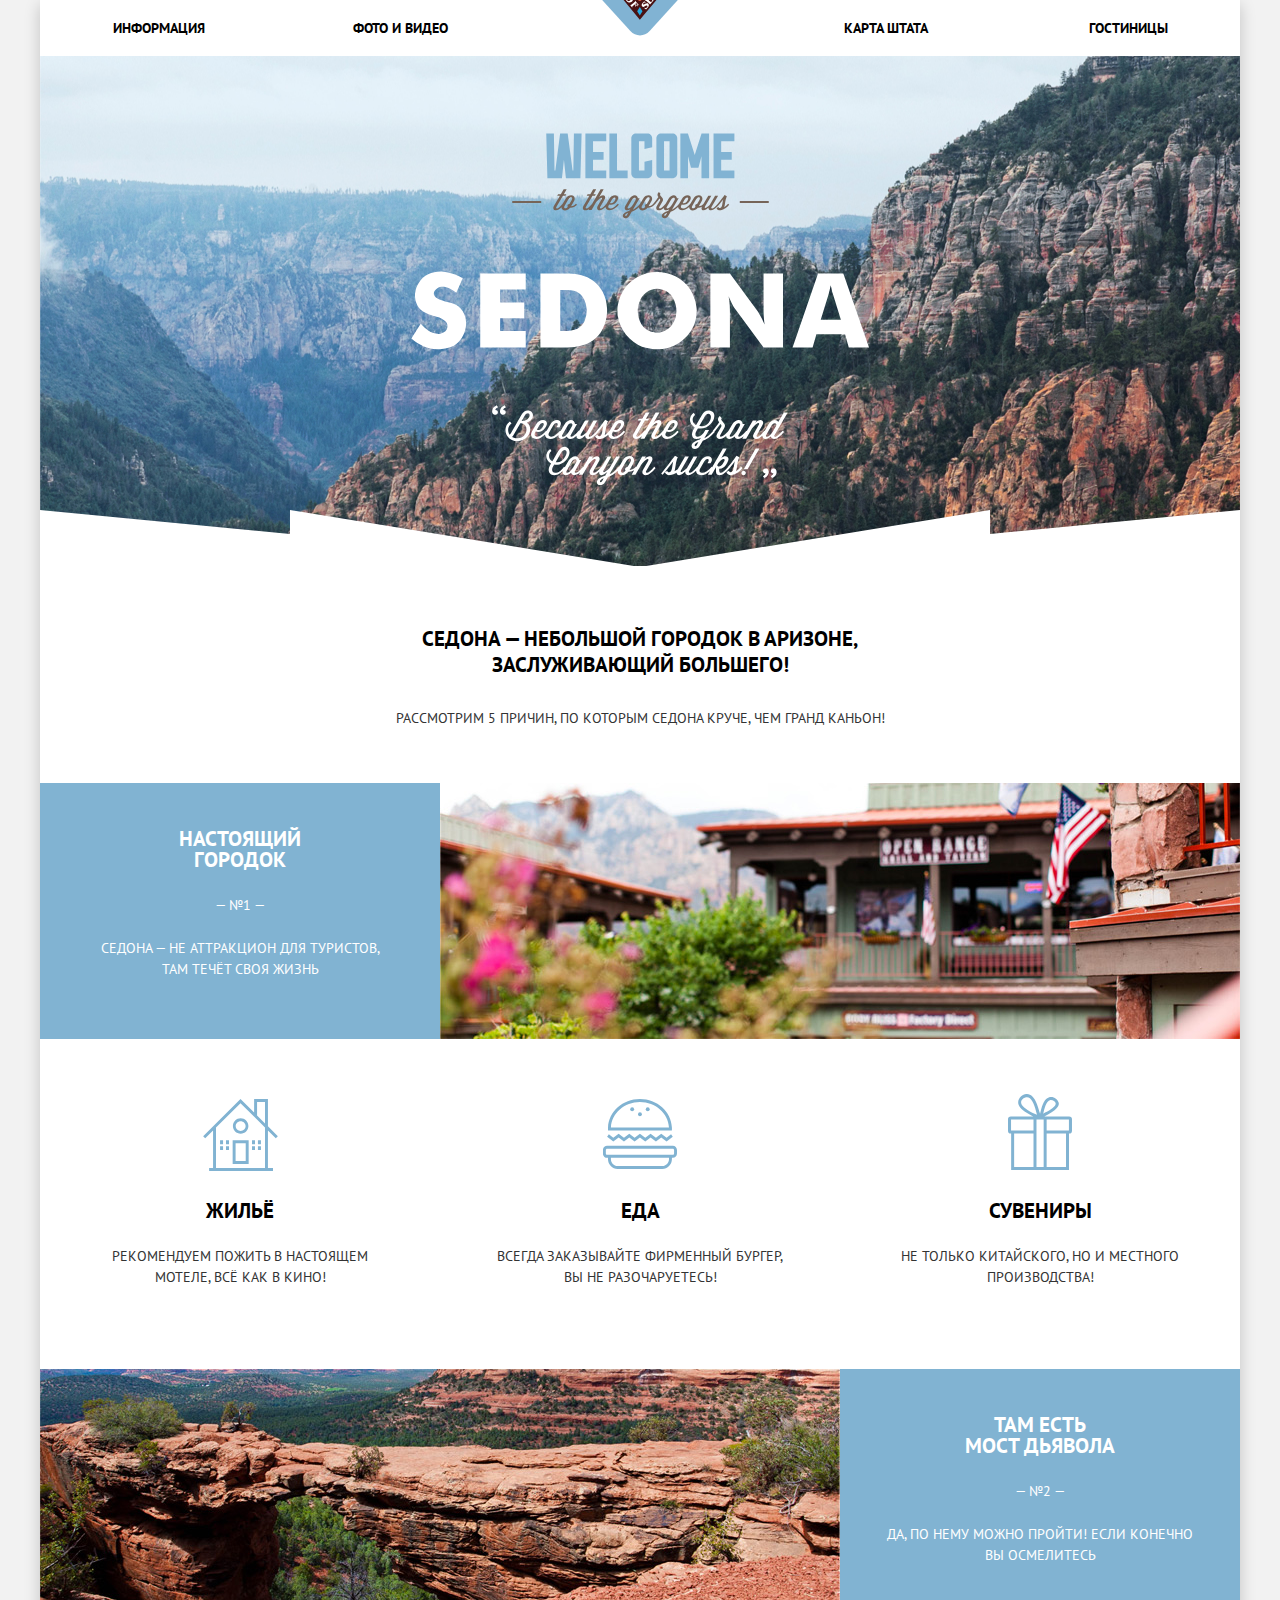
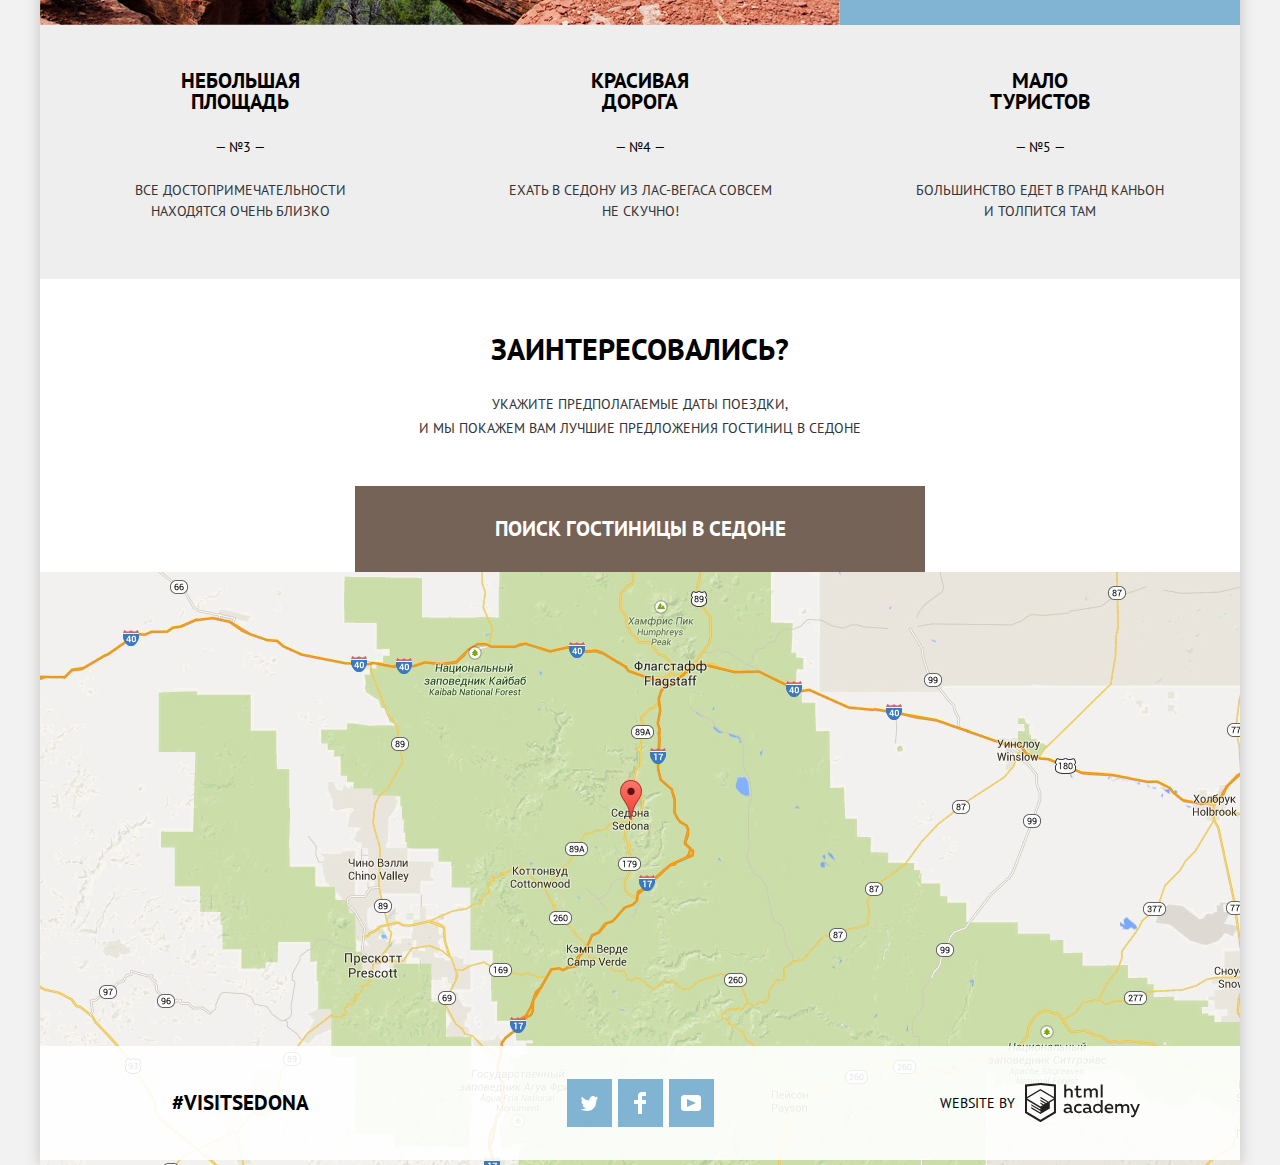
==== commit 40232463: "КОрректировка на соответствие макету" ====
--- a/index.html
+++ b/index.html
@@ -5,7 +5,7 @@
 		<title>HTML Academy: Седона</title>
 		<link href="https://fonts.googleapis.com/css?family=PT+Sans:400,700&amp;subset=cyrillic" rel="stylesheet">
 		<link rel="stylesheet" href="css/normalize.css">
-		<link rel="stylesheet" href="css/ministyle.css">
+		<link rel="stylesheet" href="css/style.css">
 	</head>
 	<body class="no-js">
 		<div class="container">
--- a/css/style.css
+++ b/css/style.css
@@ -0,0 +1,1441 @@
+body {
+	margin: 0;
+	padding: 0;
+	position: relative;
+	font-family: "PT Sans", Arial, sans-serif;
+	font-size: 14px;
+	line-height: 26px;
+	font-weight: 700;
+	color: #000000;
+	text-transform: uppercase;
+	background-color: #f2f2f2;
+}
+
+a {
+	text-decoration: none;
+}
+
+.no-js .modal-search {
+	display: block;
+}
+
+.visually-hidden,
+input[type="checkbox"].visually-hidden {
+	position: absolute;
+	width: 1px;
+	height: 1px;
+	margin: -1px;
+	border: 0;
+	padding: 0;
+	white-space: nowrap;
+	-webkit-clip-path: inset(100%);
+					clip-path: inset(100%);
+	clip: rect(0 0 0 0);
+	overflow: hidden;
+}
+
+.container {
+	width: 1200px;
+	margin: 0 auto;
+	background-color: #ffffff;
+	-webkit-box-shadow: 0 5px 15px rgba(0,1,1,.2);
+					box-shadow: 0 5px 15px rgba(0,1,1,.2);
+}
+
+.container main {
+	position: relative;
+	text-align: center;
+}
+
+.main-header {
+	background-color: #ffffff;
+	min-height: 55px;
+}
+
+.main-navigation {
+	position: relative;
+	color: #000000;
+}
+
+.main-header-logo {
+	display: block;
+	-ms-flex-item-align: center;
+			-ms-grid-row-align: center;
+			align-self: center;
+	position: absolute;
+	left: 50%;
+	-webkit-transform: translateX(-50%);
+			-ms-transform: translateX(-50%);
+					transform: translateX(-50%);
+	z-index: 1;
+	width: 140px;
+	height: 72px;
+}
+
+.site-navigation {
+	display: -webkit-box;
+	display: -ms-flexbox;
+	display: flex;
+	-webkit-box-align: center;
+			-ms-flex-align: center;
+					align-items: center;
+	width: 1055px;
+	margin: 0 auto;
+	padding: 15px 0;
+	list-style: none;
+}
+
+.site-navigation li {
+	width: 240px;
+}
+
+.site-navigation li:nth-child(2) {
+	margin-right: auto;
+}
+
+.site-navigation li:nth-child(3),
+.site-navigation li:nth-child(4) {
+	text-align: right;
+}
+
+.site-navigation a {
+	color: #000000;
+}
+
+.site-navigation a:hover {
+	color: #81b3d2;
+}
+
+.site-navigation a:focus,
+.site-navigation a:active {
+	color: #bdbbbc;
+}
+
+.site-navigation-current a {
+	color: #766357;
+}
+
+.promo {
+	display: -webkit-box;
+	display: -ms-flexbox;
+	display: flex;
+	-webkit-box-pack: center;
+			-ms-flex-pack: center;
+					justify-content: center;
+	position: relative;
+	min-height: 510px;
+	-webkit-box-sizing: border-box;
+					box-sizing: border-box;
+	padding-top: 77px;
+	margin-bottom: 60px;
+	background-color: #9faab6;
+	background-image: url("../img/background-photo.jpg");
+	background-position: center 21%;
+	background-repeat: no-repeat;
+}
+
+.promo img {
+	display: block;
+	width: 459px;
+	height: 353px;
+}
+
+.promo::before {
+	content: "";
+	position: absolute;
+	left: 0;
+	bottom: -2.5px;
+	width: 100%;
+	height: 59px;
+	background-image: url("../img/promo-mask.svg");
+	background-position: center bottom;
+	background-repeat: no-repeat;
+}
+
+.tagline {
+	width: 440px;
+	margin: 0 auto;
+	margin-bottom: 27px;
+	text-align: center;
+	font-size: 21px;
+	line-height: 26px;
+	color: #000000;
+}
+
+.summary {
+	margin: 0 0 52px;
+	font-weight: normal;
+	color: #333333;
+}
+
+.reasons {
+	margin: 45px 0 52px;
+}
+
+.reasons-list {
+	display: -webkit-box;
+	display: -ms-flexbox;
+	display: flex;
+	-ms-flex-wrap: wrap;
+			flex-wrap: wrap;
+	list-style: none;
+	margin: 0;
+	padding: 0;
+}
+
+.reasons-list h3 {
+	width: 155px;
+	margin: 0 auto;
+	margin-bottom: 22px;
+	font-size: 21px;
+	line-height: 21px;
+}
+
+.reasons-item {
+	-webkit-box-flex: 1;
+			-ms-flex-positive: 1;
+					flex-grow: 1;
+}
+
+.reasons-item:nth-child(1) {
+	display: -webkit-box;
+	display: -ms-flexbox;
+	display: flex;
+	-ms-flex-wrap: wrap;
+			flex-wrap: wrap;
+}
+
+.reasons-item p,
+.reasons-item span {
+	font-size: 14px;
+	line-height: 21px;
+}
+
+.reasons-item p {
+	margin: 0;
+	margin-top: 20px;
+}
+
+.reason-description {
+	padding: 45px 50px;
+	-webkit-box-sizing: border-box;
+					box-sizing: border-box;
+}
+
+.reason-number {
+	font-weight: normal;
+}
+
+.reason-img {
+	width: 800px;
+	background-color: #81b3d2;
+}
+
+.reason-img img {
+	display: block;
+	width: 800px;
+}
+
+.reasons-item:nth-child(2) {
+	display: -webkit-box;
+	display: -ms-flexbox;
+	display: flex;
+}
+
+.reasons-item:nth-child(2) .reason-description {
+	-webkit-box-ordinal-group: 2;
+			-ms-flex-order: 1;
+					order: 1;
+	padding: 45px;
+}
+
+.reasons-item:nth-child(4) {
+	padding: 45px 65px;
+}
+
+.reason-points {
+	display: -webkit-box;
+	display: -ms-flexbox;
+	display: flex;
+	list-style: none;
+	-webkit-box-pack: center;
+			-ms-flex-pack: center;
+					justify-content: center;
+	padding: 0;
+	color: #000000;
+	background-color: #ffffff;
+}
+
+.reason-points-item {
+	width: 400px;
+	min-height: 330px;
+	-webkit-box-sizing: border-box;
+					box-sizing: border-box;
+	position: relative;
+	padding: 161px 55px 65px;
+}
+
+.reason-points-item:nth-child(1)::before {
+	content: "";
+	width: 75px;
+	height: 72px;
+	position: absolute;
+	top: 60px;
+	left: 0;
+	right: 0;
+	margin: 0 auto;
+	background-image: url("../img/icon-1.svg");
+	background-repeat: no-repeat;
+}
+
+.reason-points-item:nth-child(2)::before {
+	content: "";
+	width: 74px;
+	height: 70px;
+	position: absolute;
+	top: 60px;
+	left: 0;
+	right: 0;
+	margin: 0 auto;
+	background-image: url("../img/icon-3.svg");
+	background-repeat: no-repeat;
+}
+
+.reason-points-item:last-child::before {
+	content: "";
+	width: 64px;
+	height: 76px;
+	position: absolute;
+	top: 55px;
+	left: 0;
+	right: 0;
+	margin: 0 auto;
+	background-image: url("../img/icon-2.svg");
+	background-repeat: no-repeat;
+}
+
+.reason-points-item h3,
+.reason-points-item p {
+	margin: 0 auto;
+}
+
+.reason-points-item h3 {
+	margin-bottom: 25px;
+}
+
+.reason-blue {
+	width: 400px;
+	color: #ffffff;
+	background-color: #81b3d2;
+}
+
+.reason-blue p {
+	color: #ffffff;
+}
+
+.reason-grey {
+	width: 400px;
+	min-height: 254px;
+	-webkit-box-sizing: border-box;
+					box-sizing: border-box;
+	padding: 45px 75px;
+	color: #000000;
+	background-color: #eeeeee;
+}
+
+.search-hotel h2 {
+	margin: 0;
+	margin-bottom: 25px;
+	font-size: 30px;
+	line-height: 36px;
+	color: #000000;
+}
+
+.search-hotel p {
+	margin: 0 20px;
+	margin-bottom: 46px;
+	line-height: 24px;
+}
+
+.modal-open-button {
+	display: inline-block;
+	width: 570px;
+	-webkit-box-sizing: border-box;
+					box-sizing: border-box;
+	position: relative;
+	z-index: 3;
+	padding: 30px 25px;
+	vertical-align: center;
+	text-align: center;
+	font-size: 21px;
+	line-height: 26px;
+	font-weight: 700;
+	color: #ffffff;
+	text-transform: uppercase;
+	background-color: #766357;
+	border: none;
+}
+
+.modal-open-button:hover {
+	background-color: #604e43;
+}
+
+.modal-open-button:focus,
+.modal-open-button:active {
+	background-color: #503e33;
+	color: rgba(255, 255, 255, 0.3);
+}
+
+@-webkit-keyframes slide {
+	0% {
+		-webkit-transform: translateY(-88px);
+						transform: translateY(-88px);
+	}
+	20% {
+		-webkit-transform: translateY(-78px);
+						transform: translateY(-78px);
+	}
+	30% {
+		-webkit-transform: translateY(-68px);
+						transform: translateY(-68px);
+	}
+	40% {
+		-webkit-transform: translateY(-58px);
+						transform: translateY(-58px);
+	}
+	50% {
+		-webkit-transform: translateY(-48px);
+						transform: translateY(-48px);
+	}
+	60% {
+		-webkit-transform: translateY(-38px);
+						transform: translateY(-38px);
+	}
+	70% {
+		-webkit-transform: translateY(-28px);
+						transform: translateY(-28px);
+	}
+	80% {
+		-webkit-transform: translateY(-18px);
+						transform: translateY(-18px);
+	}
+	90% {
+		-webkit-transform: translateY(-8px);
+						transform: translateY(-8px);
+	}
+	100% {
+		-webkit-transform: translateY(0px);
+						transform: translateY(0px);
+	}
+}
+
+@keyframes slide {
+	0% {
+		-webkit-transform: translateY(-88px);
+						transform: translateY(-88px);
+	}
+	20% {
+		-webkit-transform: translateY(-78px);
+						transform: translateY(-78px);
+	}
+	30% {
+		-webkit-transform: translateY(-68px);
+						transform: translateY(-68px);
+	}
+	40% {
+		-webkit-transform: translateY(-58px);
+						transform: translateY(-58px);
+	}
+	50% {
+		-webkit-transform: translateY(-48px);
+						transform: translateY(-48px);
+	}
+	60% {
+		-webkit-transform: translateY(-38px);
+						transform: translateY(-38px);
+	}
+	70% {
+		-webkit-transform: translateY(-28px);
+						transform: translateY(-28px);
+	}
+	80% {
+		-webkit-transform: translateY(-18px);
+						transform: translateY(-18px);
+	}
+	90% {
+		-webkit-transform: translateY(-8px);
+						transform: translateY(-8px);
+	}
+	100% {
+		-webkit-transform: translateY(0px);
+						transform: translateY(0px);
+	}
+}
+
+@-webkit-keyframes shake {
+	0%,
+	100% {
+		-webkit-transform: translateX(0);
+						transform: translateX(0);
+	}
+	10%,
+	30%,
+	50%,
+	70%,
+	90% {
+		-webkit-transform: translateX(-10px);
+						transform: translateX(-10px);
+	}
+	20%,
+	40%,
+	60%,
+	80% {
+		-webkit-transform: translateX(10px);
+						transform: translateX(10px);
+	}
+}
+
+@keyframes shake {
+	0%,
+	100% {
+		-webkit-transform: translateX(0);
+						transform: translateX(0);
+	}
+	10%,
+	30%,
+	50%,
+	70%,
+	90% {
+		-webkit-transform: translateX(-10px);
+						transform: translateX(-10px);
+	}
+	20%,
+	40%,
+	60%,
+	80% {
+		-webkit-transform: translateX(10px);
+						transform: translateX(10px);
+	}
+}
+
+.modal-error {
+	-webkit-animation: shake 0.6s;
+					animation: shake 0.6s;
+}
+
+.modal-search {
+	position: relative;
+	z-index: 2;
+	display: none;
+}
+
+.modal-show {
+	display: block;
+	-webkit-animation: slide 0.3s;
+					animation: slide 0.3s;
+}
+
+.search-hotel-form {
+	position: absolute;
+	left: 0;
+	right: 0;
+	background-color: #ffffff;
+	width: 570px;
+	-webkit-box-sizing: border-box;
+					box-sizing: border-box;
+	margin: 0 auto;
+	padding: 55px;
+}
+
+.search-hotel-form p {
+	margin: 0;
+}
+
+.search-hotel-form .search-hotel-item {
+	display: -webkit-box;
+	display: -ms-flexbox;
+	display: flex;
+	-webkit-box-align: center;
+			-ms-flex-align: center;
+					align-items: center;
+	margin-bottom: 25px;
+	position: relative;
+	text-align: left;
+}
+
+.search-hotel-form input {
+	-webkit-box-sizing: border-box;
+					box-sizing: border-box;
+	height: 40px;
+	font-size: 14px;
+	font-weight: 700;
+	line-height: 26px;
+	text-transform: uppercase;
+	color: #000000;
+	background-color: #f2f2f2;
+	border: 2px solid #f2f2f2;
+}
+
+::-webkit-input-placeholder {
+	color:#000000;
+	text-transform: uppercase;
+}
+
+::-moz-placeholder {
+	color:#000000;
+	text-transform: uppercase;
+	opacity: 1;
+}/* Firefox 19+ */
+
+:-moz-placeholder {
+	color:#000000;
+	text-transform: uppercase;
+	opacity: 1;
+}/* Firefox 18- */
+
+:-ms-input-placeholder {
+	color:#000000;
+	text-transform: uppercase;
+}
+
+.search-hotel-form input:hover {
+	background-color: #ebebeb;
+	border: 2px solid #ebebeb;
+}
+
+.arrival-item input,
+.departure-item input {
+	width: 350px;
+	padding-left: 13px;
+	margin-left: auto;
+}
+
+.search-hotel-item-btn {
+	position: relative;
+	width: 118px;
+	padding-left: 3px;
+}
+
+.adult-item input,
+.children-item input {
+	width: 113px;
+	text-align: center;
+}
+
+.search-hotel-form .item-wrapper {
+	display: -webkit-box;
+	display: -ms-flexbox;
+	display: flex;
+	-webkit-box-pack: justify;
+			-ms-flex-pack: justify;
+					justify-content: space-between;
+	padding-top: 5px;
+}
+
+.search-hotel-form input:focus {
+	outline: none;
+	background-color: transparent;
+	border: 2px solid #ebebeb;
+}
+
+.search-hotel-form label {
+	display: inline-block;
+	margin-right: 15px;
+	padding-left: 2px;
+	font-size: 14px;
+	font-weight: 700;
+	line-height: 26px;
+	vertical-align: center;
+	color: #000000;
+}
+
+.adult-item input {
+	margin-right: 50px;
+}
+
+.adult-item label {
+	margin-right: 35px;
+	padding-left: 1px;
+}
+
+.children-item label {
+	margin-right: 25px;
+	padding-left: 50px;
+}
+
+.calendar {
+	position: absolute;
+	top: 0;
+	right: 0;
+	width: 40px;
+	height: 40px;
+	padding: 0;
+	font-size: 0px;
+	background-color: transparent;
+	border: none;
+	outline: none;
+}
+
+.calendar path {
+	opacity: 0.5;
+}
+
+.calendar:hover path {
+	opacity: 1;
+}
+
+.calendar:focus path,
+.calendar:active path {
+	fill: #81b3d2;
+}
+
+.minus-btn,
+.plus-btn {
+	position: absolute;
+	top: 0;
+	width: 40px;
+	height: 40px;
+	padding: 0;
+	font-size: 0px;
+	background-color: transparent;
+	border: none;
+	outline: none;
+	cursor: pointer;
+}
+
+.minus-btn {
+	left: 0;
+}
+
+.plus-btn {
+	right: 0;
+}
+
+.minus-btn::after {
+	content: "";
+	position: absolute;
+	top: 50%;
+	right: 14px;
+	width: 12px;
+	height: 3px;
+	background-color: #898989;
+}
+
+.minus-btn:hover::after,
+.plus-btn:hover::before,
+.plus-btn:hover::after {
+	background-color: #000000;
+}
+
+.minus-btn:focus::after,
+.minus-btn:active::after,
+.plus-btn:focus::before,
+.plus-btn:focus::after,
+.plus-btn:active::before,
+.plus-btn:active::after {
+	background-color: #81b3d2;
+}
+
+.plus-btn::before {
+	content: "";
+	position: absolute;
+	top: 50%;
+	right: 15px;
+	width: 11px;
+	height: 3px;
+	background-color: #898989;
+}
+
+.plus-btn::after {
+	content: "";
+	position: absolute;
+	top: 16px;
+	left: 18px;
+	width: 3px;
+	height: 11px;
+	background-color: #898989;
+}
+
+.modal-search-button {
+	display: inline-block;
+	width: 460px;
+	padding: 17px 20px;
+	margin-top: 25px;
+	font-size: 21px;
+	line-height: 26px;
+	font-weight: 700;
+	color: #ffffff;
+	vertical-align: center;
+	text-align: center;
+	text-transform: uppercase;
+	background-color: #81b3d2;
+	border: none;
+}
+
+.modal-search-button:hover {
+	background-color: #669ec0;
+}
+
+.modal-search-button:focus,
+.modal-search-button:active {
+	color: rgba(255, 255, 255, 0.3);
+	background-color: #5496bd;
+}
+
+.map {
+	position: relative;
+}
+
+.map iframe {
+	display: block;
+	height: 588px;
+	position: relative;
+	z-index: 1;
+	border: 0;
+}
+
+.map img {
+	position: absolute;
+	top: 0;
+	left: 0;
+	display: block;
+	width: 100%;
+	height: 593px;
+}
+
+.hotel-filters {
+	padding: 10px 72px;
+	font-size: 14px;
+	line-height: 21px;
+	font-weight: normal;
+	text-align: left;
+	color: #ffffff;
+	background-color: #4e555c;
+	background-image: url("../img/filter-background.jpg");
+	background-position: center 25%;
+	background-repeat: no-repeat;
+}
+
+.filter {
+	display: -webkit-box;
+	display: -ms-flexbox;
+	display: flex;
+}
+
+.hotel-filters fieldset {
+	border: none;
+	padding: 0;
+}
+
+.hotel-filters legend {
+	font-size: 16px;
+	line-height: 21px;
+	font-weight: 700;
+	color: #ffffff;
+}
+
+.hotel-filters ul {
+	margin: 0;
+	padding: 0;
+	list-style: none;
+}
+
+.infrastructure .filter-option {
+	margin-bottom: 24px;
+	padding-left: 38px;
+}
+
+.type .filter-option {
+	margin-bottom: 24px;
+	padding-left: 45px;
+}
+
+.filter-option label {
+	position: relative;
+	display: block;
+	cursor: pointer;
+}
+
+.filter-input-checkbox + label::before {
+	content: "";
+	position: absolute;
+	width: 26px;
+	height: 26px;
+	top: 0;
+	left: -40px;
+	background-image: url("../img/checkbox-off.svg");
+	background-repeat: no-repeat;
+}
+
+.filter-input-checkbox:checked + label::before {
+	background-image: url("../img/checkbox-on.svg");
+	background-repeat: no-repeat;
+}
+
+.infrastructure legend,
+.type legend {
+	margin-bottom: 24px;
+	padding-top: 17px;
+	padding-left: 1px;
+}
+
+.infrastructure {
+	margin-right: 110px;
+}
+
+fieldset.type {
+	margin-right: auto;
+}
+
+.filter-input:hover + label,
+.filter-input:focus + label {
+	color: #ffffff;
+}
+
+.filter-input:focus + label {
+	outline: 1px solid #81b3d2;
+}
+
+.filter-input:disabled + label {
+	color: #ffffff;
+	opacity: 0.6;
+}
+
+.filter-input:disabled + label::before {
+	opacity: 0.6;
+}
+
+.cost {
+	width: 319px;
+	text-align: left;
+}
+
+.cost legend {
+	padding-top: 17px;
+	margin-bottom: 9px;
+}
+
+.cost-range {
+	position: relative;
+	height: 36px;
+	margin-bottom: 20px;
+	font-size: 0;
+	border: 2px solid #ffffff;
+	border-radius: 2px;
+}
+
+.cost-range::after {
+	content: "";
+	position: absolute;
+	width: 2px;
+	height: 22px;
+	background-color: #ffffff;
+	top: 50%;
+	left: 50%;
+	-webkit-transform: translate(-50%, -50%);
+			-ms-transform: translate(-50%, -50%);
+					transform: translate(-50%, -50%);
+}
+
+.cost-range label {
+	display: inline-block;
+	font-size: 14px;
+	line-height: 38px;
+	vertical-align: top;
+	cursor: pointer;
+}
+
+.cost-range .min-price {
+	width: 90px;
+	padding-left: 65px;
+}
+
+.cost-range .max-price {
+	width: 90px;
+	padding-left: 58px;
+}
+
+.cost-range input {
+	width: 50px;
+	height: 33px;
+	margin: 0;
+	color: #ffffff;
+	font-size: 14px;
+	line-height: 38px;
+	background: none;
+	border: none;
+}
+
+.range-controls {
+	position: relative;
+	margin-bottom: 31px;
+}
+
+.range-controls .range-scale {
+	height: 2px;
+	background-color: rgba(255, 255, 255, 0.3);
+}
+
+.range-controls .bar {
+	width: 80%;
+	height: 2px;
+	background-color: #ffffff;
+}
+
+.range-toggle {
+	position: absolute;
+	top: -9px;
+	width: 4px;
+	height: 4px;
+	background-color: #ababab;
+	border: 8px solid #ffffff;
+	border-radius: 50%;
+	-webkit-box-shadow: 0 2px 1px 0 rgba(0, 1, 1, 0.2);
+					box-shadow: 0 2px 1px 0 rgba(0, 1, 1, 0.2);
+	cursor: pointer;
+}
+
+.range-toggle:hover {
+	width: 5px;
+	height: 5px;
+	border: 9px solid #ffffff;
+}
+
+.range-toggle-min {
+	left: 0;
+}
+
+.range-toggle-max {
+	left: 80%;
+}
+
+.filter-button {
+	display: block;
+	margin: 0 auto;
+	padding: 6px 34px;
+	font-size: 14px;
+	line-height: 21px;
+	font-weight: normal;
+	color: #ffffff;
+	text-transform: uppercase;
+	text-align: center;
+	background-color: transparent;
+	border: 2px solid #ffffff;
+	border-radius: 2px;
+	cursor: pointer;
+}
+
+.filter-button:hover,
+.filter-button:focus,
+.filter-button:active {
+	color: #000000;
+	background-color: #ffffff;
+}
+
+.sorting-filters {
+	display: -webkit-box;
+	display: -ms-flexbox;
+	display: flex;
+	-webkit-box-pack: justify;
+			-ms-flex-pack: justify;
+					justify-content: space-between;
+	-webkit-box-align: flex-end;
+			-ms-flex-align: flex-end;
+					align-items: flex-end;
+	padding: 30px 72px;
+	font-size: 12px;
+	line-height: 18px;
+}
+
+.sorting-filters p {
+	margin: 0;
+	font-size: 21px;
+	line-height: 26px;
+	color: #000000;
+}
+
+.sorting-filters .wrapper {
+	width: 118px;
+	margin-right: 40px;
+}
+
+.sorting {
+	display: -webkit-box;
+	display: -ms-flexbox;
+	display: flex;
+	-webkit-box-align: center;
+			-ms-flex-align: center;
+					align-items: center;
+	-webkit-box-flex: 1;
+			-ms-flex-positive: 1;
+					flex-grow: 1;
+	padding-top: 5px;
+}
+
+.sorting-title {
+	margin: 0;
+	font-size: 12px;
+	line-height: 18px;
+	color: #000000;
+	padding-left: 5px;
+}
+
+.sorting-list {
+	display: -webkit-box;
+	display: -ms-flexbox;
+	display: flex;
+	justify-content: flex-start;
+	flex-wrap: wrap;
+	list-style: none;
+	margin: 0;
+	margin-right: auto;
+	padding-left: 30px;
+}
+
+.sorting-item {
+	width: 77px;
+	margin-right: 3px;
+}
+
+.sorting-item:nth-child(2) {
+	margin-right: 18px;
+}
+
+.sorting-item a {
+	font-size: 12px;
+	line-height: 18px;
+	font-weight: 400;
+	color: #766357;
+	border-bottom: 1px dotted #766357;
+}
+
+.sorting-item a:hover {
+	color: #81b3d2;
+	border-bottom: 1px dotted #81b3d2;
+}
+
+.sorting-item a:focus,
+.sorting-item a:active {
+	color: #000000;
+	border-bottom: none;
+}
+
+.sorting-item-active a {
+	color: #81b3d2;
+	border-bottom: none;
+}
+
+.sorting-arrows {
+	display: -webkit-box;
+	display: -ms-flexbox;
+	display: flex;
+	width: 35px;
+	list-style: none;
+	font-size: 0;
+	margin: 0;
+	padding-top: 5px;
+}
+
+.sorting-arrow-up {
+	margin-right: auto;
+}
+
+.sorting-arrow-up path,
+.sorting-arrow-down path {
+	fill: #cacaca;
+}
+
+.sorting-arrow-down-active path {
+	fill: #81b3d2;
+}
+
+.sorting-arrow-up:hover path,
+.sorting-arrow-down:hover path {
+	fill: #000000;
+}
+
+.sorting-arrow-up:focus path,
+.sorting-arrow-up:active path,
+.sorting-arrow-down:focus path,
+.sorting-arrow-down:active path  {
+	fill: #81b3d2;
+}
+
+.catalog-list {
+	margin: 0;
+	padding: 0;
+	list-style: none;
+}
+
+.catalog-item {
+	display: -webkit-box;
+	display: -ms-flexbox;
+	display: flex;
+	-webkit-box-align: start;
+			-ms-flex-align: start;
+					align-items: flex-start;
+	width: 100%;
+	-webkit-box-sizing: border-box;
+					box-sizing: border-box;
+	padding: 23px 72px 30px;
+	text-align: left;
+	border-top: 1px solid #f2f2f2;
+}
+
+.catalog-item:last-child {
+	border-bottom: 1px solid #f2f2f2;
+}
+
+.catalog-item h3 {
+	font-size: 21px;
+	line-height: 26px;
+	color: #000000;
+	margin: 0;
+}
+
+.catalog-item-image {
+	margin-top: 5px;
+	margin-right: 30px;
+	width: 135px;
+	height: 90px;
+}
+
+.catalog-item-info {
+	max-width: 750px;
+	margin-right: auto;
+}
+
+.catalog-item-info p {
+	margin: 0;
+	margin-bottom: 15px;
+}
+
+.catalog-item a {
+	color: #000000;
+}
+
+.catalog-item a:hover {
+	color: #81b3d2;
+}
+
+.catalog-item a:focus,
+.catalog-item a:active {
+	color: #bdbbbc;
+}
+
+.catalog-item-info .column {
+	display: -webkit-box;
+	display: -ms-flexbox;
+	display: flex;
+}
+
+.catalog-item-info .column div:last-child {
+	margin-left: 7px;
+}
+
+.catalog-item-price {
+	width: 265px;
+	padding-top: 5px;
+}
+
+.catalog-item-price .button,
+.catalog-item-price .button-order {
+	display: inline-block;
+	padding: 2px 16px;
+	font-size: 14px;
+	line-height: 21px;
+	font-weight: 700;
+	color: #ffffff;
+	vertical-align: center;
+	text-align: center;
+	text-transform: uppercase;
+	border: none;
+}
+
+.catalog-item-price .button {
+	background-color: #81b3d2;
+}
+
+.catalog-item-price .button:hover {
+	color: #ffffff;
+	background-color: #669ec0;
+}
+
+.catalog-item-price .button:focus,
+.catalog-item-price .button:active {
+	color: rgba(255, 255, 255, 0.3);
+	background-color: #5496bd;
+}
+
+.catalog-item-price .button-order {
+	background-color: #766357;
+}
+
+.catalog-item-price .button-order:hover {
+	color: #ffffff;
+	background-color: #604e43;
+}
+
+.catalog-item-price .button-order:focus,
+.catalog-item-price .button-order:active {
+	color: rgba(255, 255, 255, 0.3);
+	background-color: #503e33;
+}
+
+.catalog-item .summary {
+	margin: 0;
+	padding-top: 4px;
+}
+
+.catalog-item-rate {
+	width: 113px;
+	padding-top: 1px;
+	text-align: right;
+}
+
+.stars {
+	display: -webkit-box;
+	display: -ms-flexbox;
+	display: flex;
+	-webkit-box-pack: end;
+			-ms-flex-pack: end;
+					justify-content: flex-end;
+	font-size: 0;
+}
+
+.stars span {
+	display: block;
+	width: 18px;
+	height: 17px;
+	margin-top: 3px;
+	margin-right: 4px;
+	background-image: url("../img/star-rate.svg");
+	background-repeat: no-repeat;
+}
+
+.catalog-item .rate {
+	margin-top: 40px;
+	padding: 5px 15px;
+	font-size: 14px;
+	line-height: 21px;
+	font-weight: normal;
+	color: #666666;
+	background-color: #f2f2f2;
+}
+
+footer {
+	display: -webkit-box;
+	display: -ms-flexbox;
+	display: flex;
+	-webkit-box-align: center;
+			-ms-flex-align: center;
+					align-items: center;
+	-webkit-box-pack: center;
+			-ms-flex-pack: center;
+					justify-content: center;
+	position: absolute;
+	bottom: 0;
+	z-index: 1;
+	padding: 33px 0;
+	color: #000000;
+	background-color: rgba(255, 255, 255, 0.9);
+}
+
+.inner-footer {
+	position: static;
+}
+
+.footer-hashtag {
+	font-size: 21px;
+	line-height: 26px;
+	width: 400px;
+	text-align: center;
+}
+
+.footer-social {
+	width: 400px;
+	text-align: center;
+}
+
+.social-button {
+	display: -webkit-box;
+	display: -ms-flexbox;
+	display: flex;
+	-webkit-box-pack: center;
+			-ms-flex-pack: center;
+					justify-content: center;
+	-webkit-box-align: center;
+			-ms-flex-align: center;
+					align-items: center;
+	width: 45px;
+	height: 48px;
+	margin-left: 3px;
+	margin-right: 3px;
+	background-color: #81b3d2;
+}
+
+.social-button:hover {
+	background-color: #669ec0;
+}
+
+.social-button:active path,
+.social-button:focus path {
+	fill: rgba(255, 255, 255, 0.3);
+}
+
+.footer-social ul {
+	display: -webkit-box;
+	display: -ms-flexbox;
+	display: flex;
+	-webkit-box-pack: justify;
+			-ms-flex-pack: justify;
+					justify-content: center;
+	list-style: none;
+	margin: 0 auto;
+	padding: 0;
+}
+
+.footer-copyright {
+	display: -webkit-box;
+	display: -ms-flexbox;
+	display: flex;
+	-webkit-box-pack: center;
+			-ms-flex-pack: center;
+					justify-content: center;
+	-webkit-box-align: center;
+			-ms-flex-align: center;
+					align-items: center;
+	width: 400px;
+	margin: 0 auto;
+	padding: 0;
+	text-align: center;
+}
+
+.footer-copyright b {
+	display: block;
+	margin-right: 10px;
+	font-size: 14px;
+	line-height: 26px;
+	font-weight: normal;
+	color: #000000;
+}
+
+.footer-copyright a {
+	display: block;
+	width: 115px;
+	height: 40px;
+}
+
+.footer-social svg,
+.footer-copyright svg {
+	pointer-events: none;
+}
+
+.copyright-button:hover path {
+	fill: #81b3d2;
+}
+
+.copyright-button:focus path,
+.copyright-button a:active path {
+	fill: #bdbbbc;
+}
